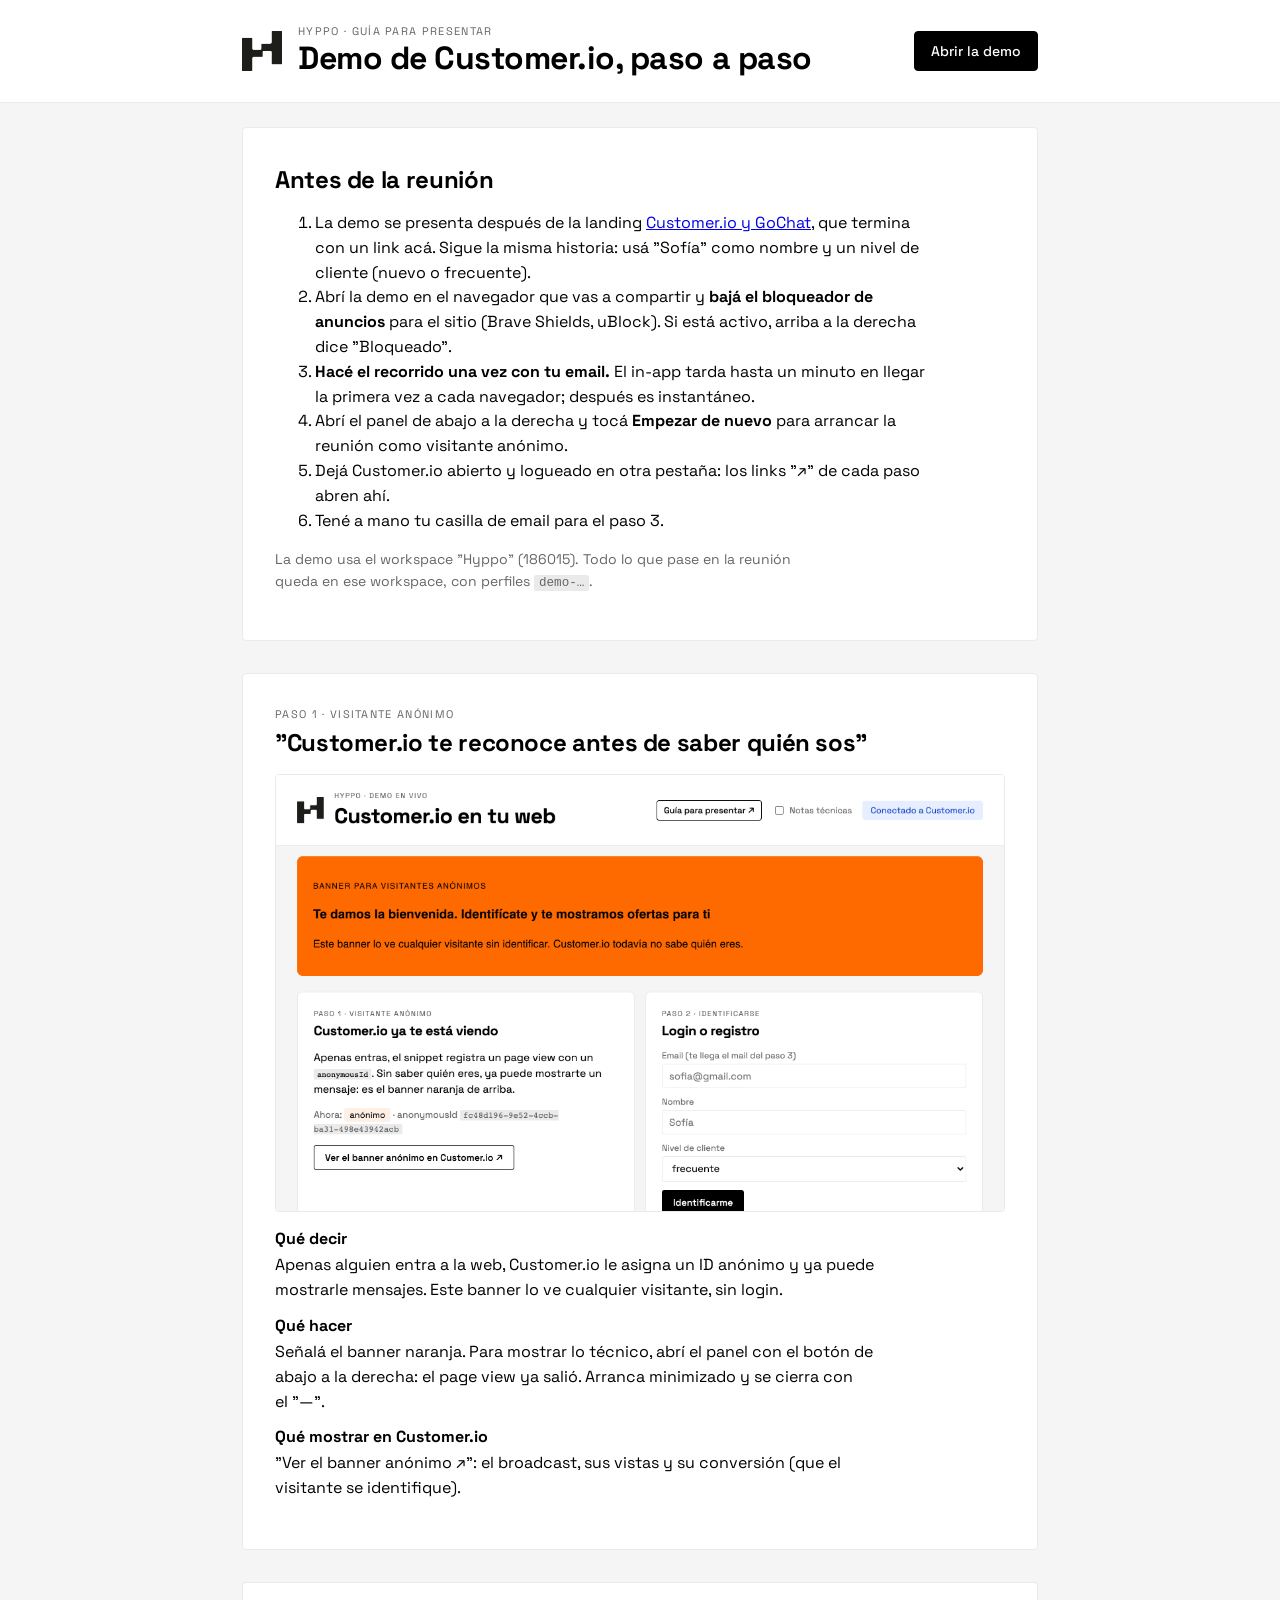
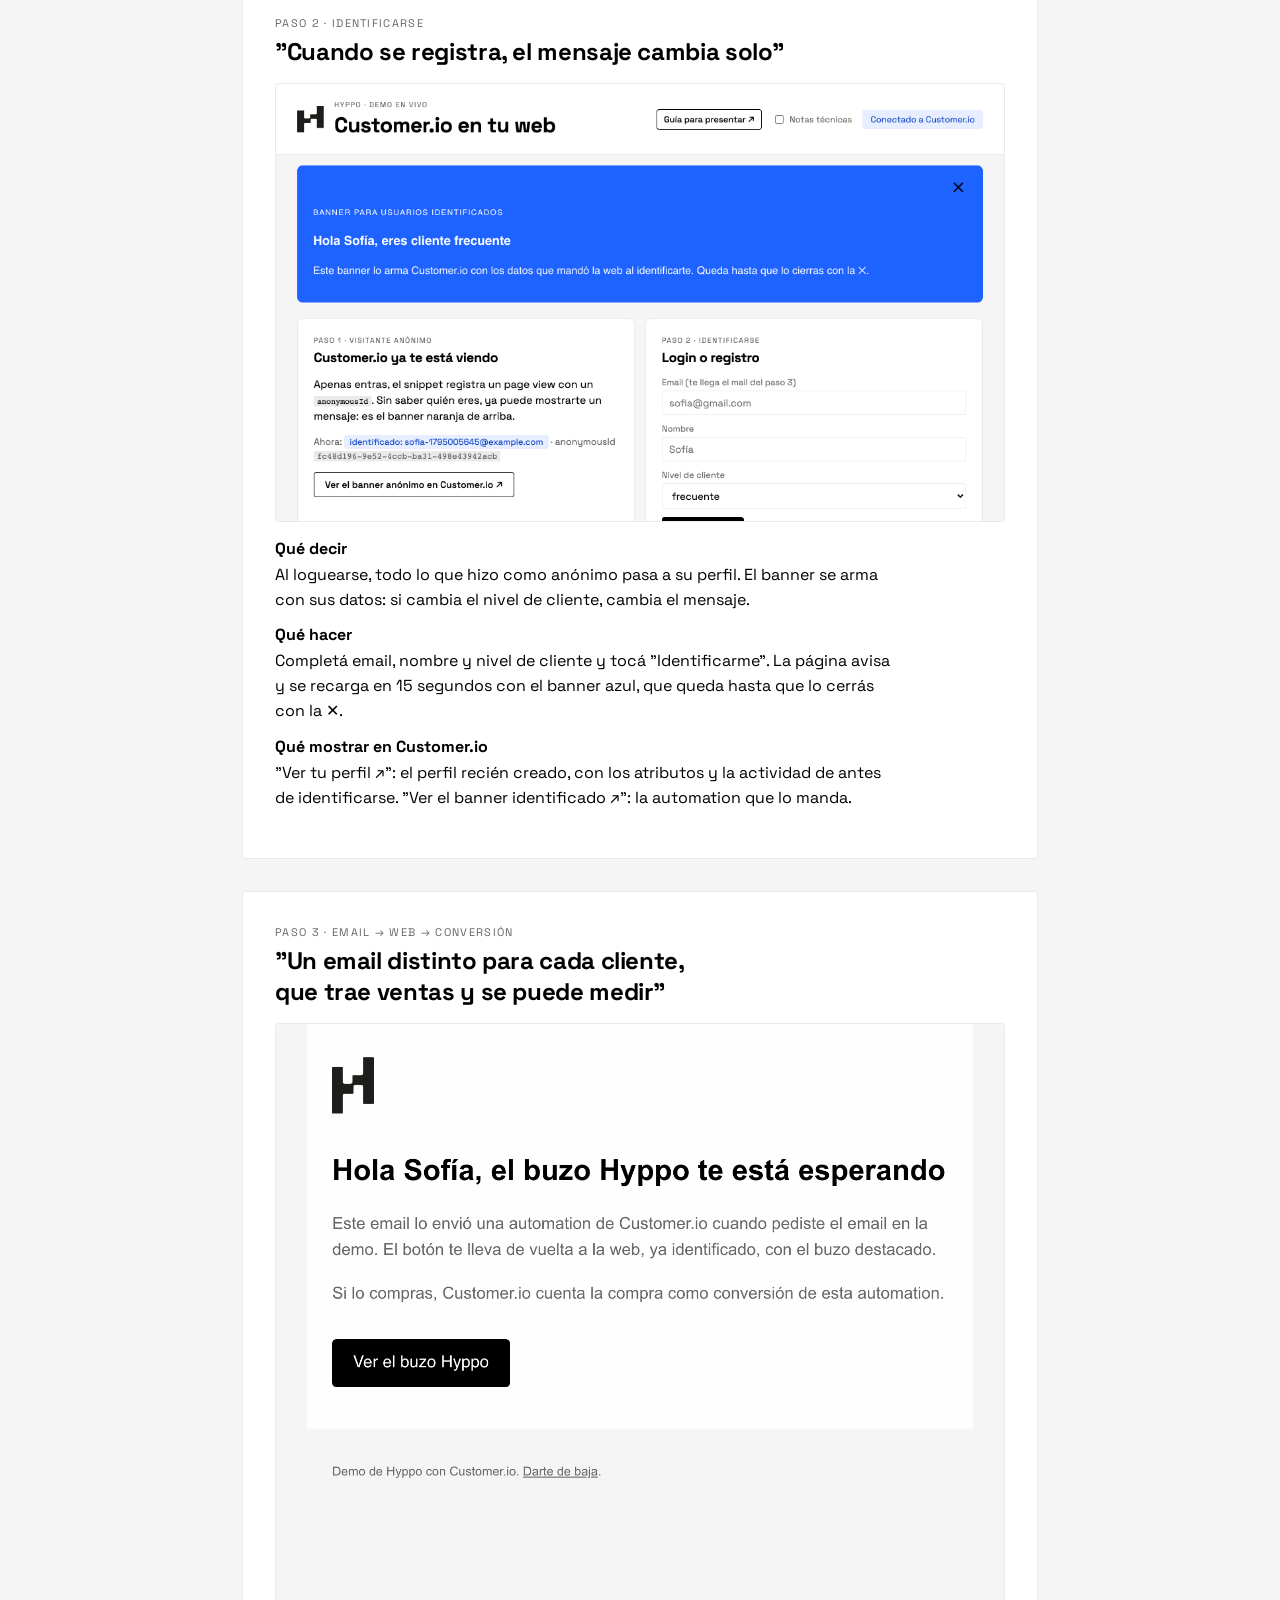
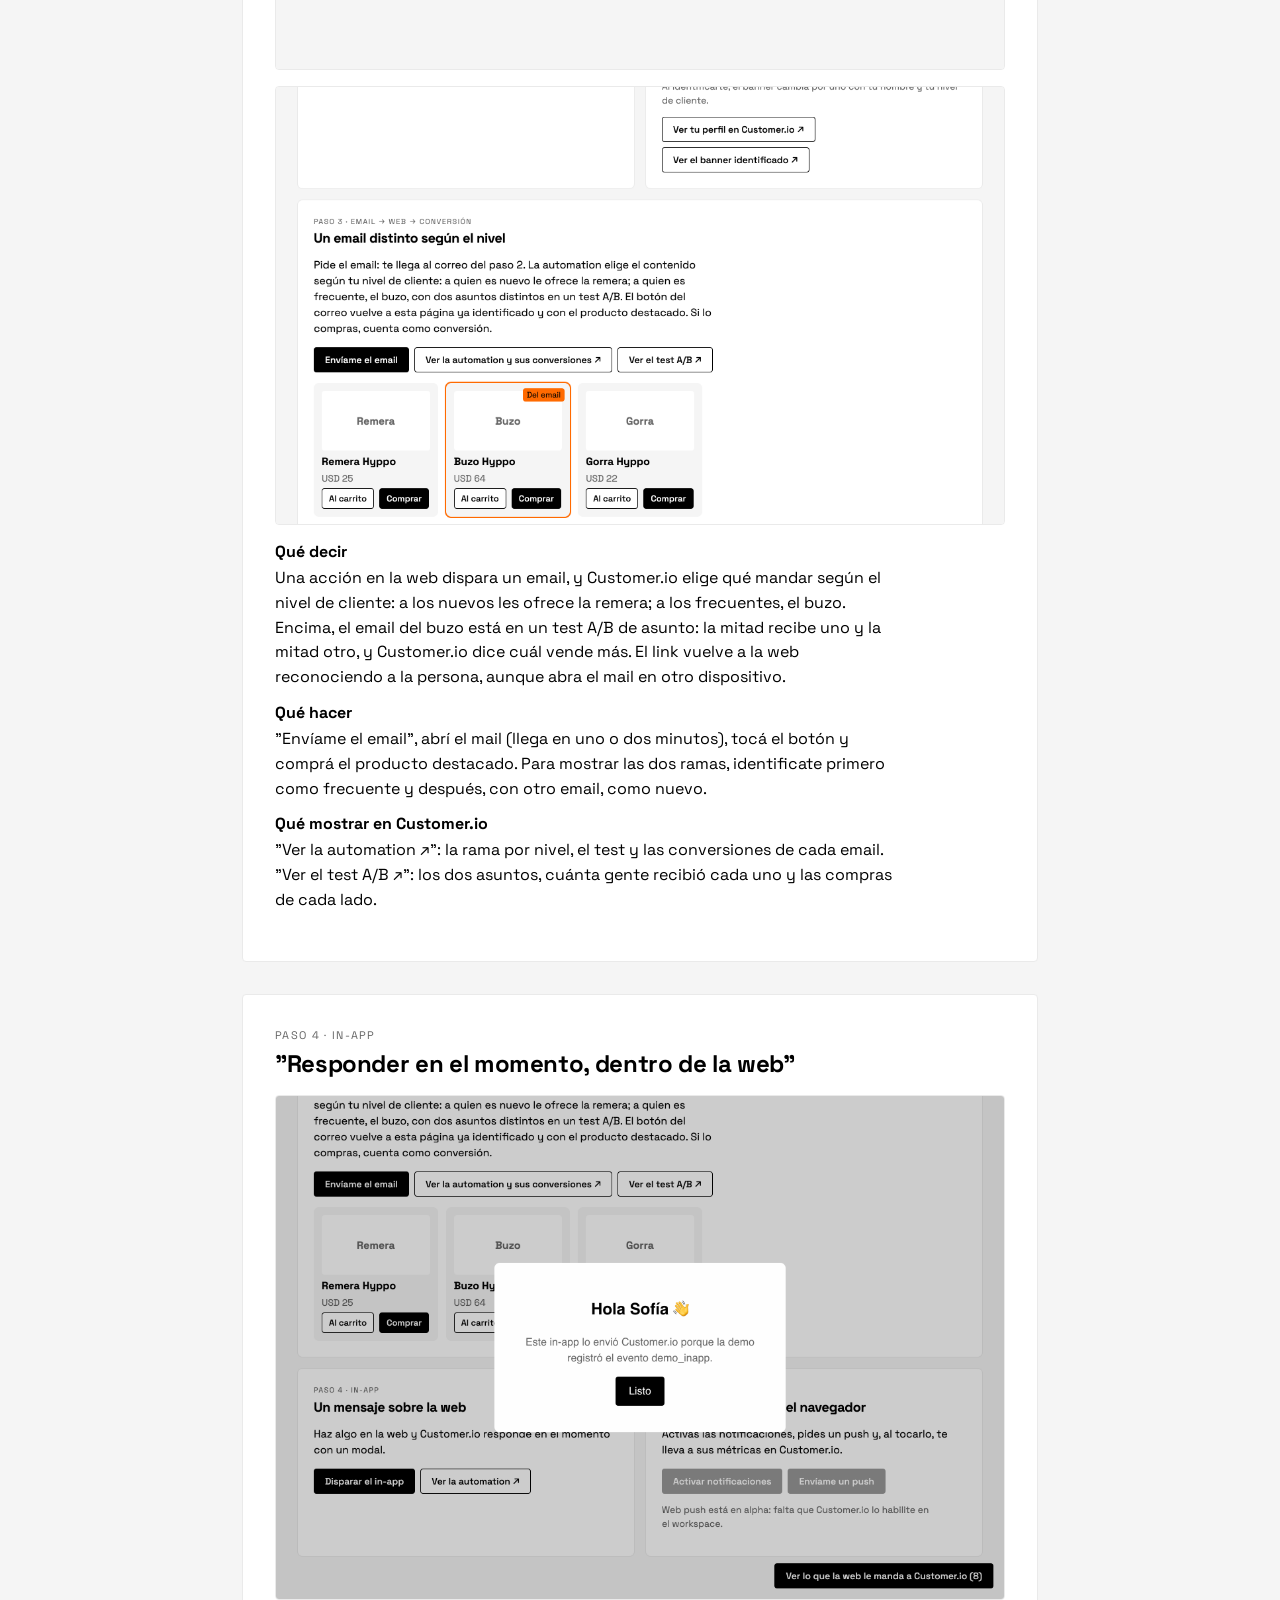
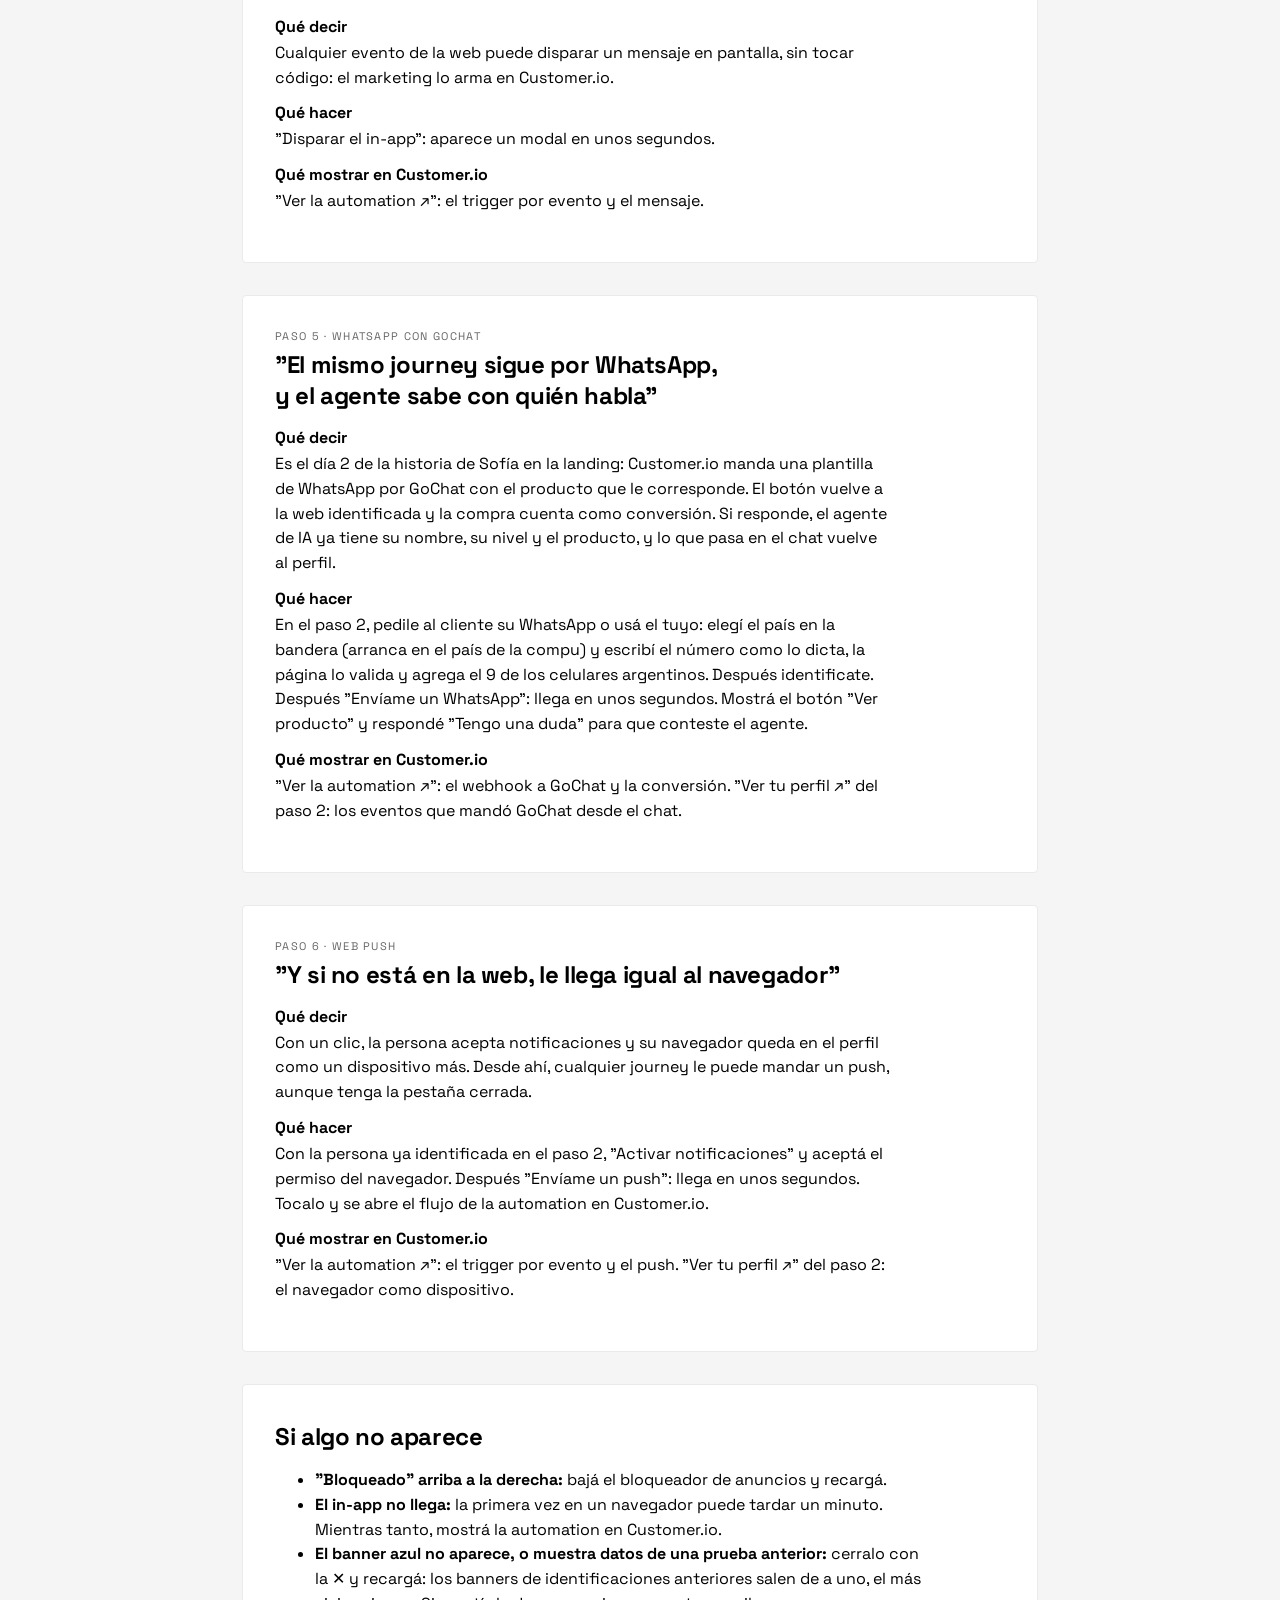
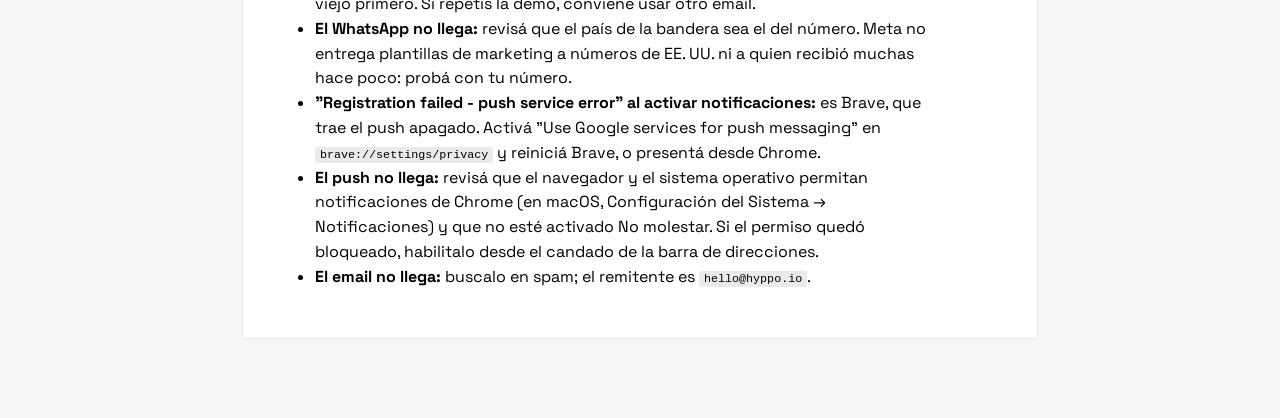
==== guia.html @ df59135a "feat: feedback en cada botón, avisos de eventos y links al flujo de cada automation Co-Authored-By: " ====
<!doctype html>
<html lang="es">
<head>
  <meta charset="utf-8">
  <meta name="viewport" content="width=device-width, initial-scale=1">
  <title>Hyppo · Guía de la demo Customer.io</title>
  <link rel="icon" href="assets/isotipo.png">
  <link rel="stylesheet" href="https://fonts.googleapis.com/css2?family=Space+Grotesk:wght@400;500;700&display=swap">
  <link rel="stylesheet" href="css/styles.css">
</head>
<body class="guide">
  <header class="top"><div class="wrap">
    <img src="assets/isotipo.png" alt="Hyppo" class="logo">
    <div>
      <p class="caps">Hyppo · Guía para presentar</p>
      <h1>Demo de Customer.io, paso a paso</h1>
    </div>
    <div class="top-right">
      <a class="btn" href="./">Abrir la demo</a>
    </div>
  </div></header>

  <main class="guide-main wrap">
    <section class="card">
      <h2>Antes de la reunión</h2>
      <ol>
        <li>La demo se presenta después de la landing <a href="https://hyppo.io/customer-io-y-gochat/" target="_blank" rel="noopener">Customer.io y GoChat</a>, que termina con un link acá. Sigue la misma historia: usá "Sofía" como nombre y un nivel de cliente (nuevo o frecuente).</li>
        <li>Abrí la demo en el navegador que vas a compartir y <strong>bajá el bloqueador de anuncios</strong> para el sitio (Brave Shields, uBlock). Si está activo, arriba a la derecha dice "Bloqueado".</li>
        <li><strong>Hacé el recorrido una vez con tu email.</strong> El in-app tarda hasta un minuto en llegar la primera vez a cada navegador; después es instantáneo.</li>
        <li>Abrí el panel de abajo a la derecha y tocá <strong>Empezar de nuevo</strong> para arrancar la reunión como visitante anónimo.</li>
        <li>Dejá Customer.io abierto y logueado en otra pestaña: los links "↗" de cada paso abren ahí.</li>
        <li>Tené a mano tu casilla de email para el paso 3.</li>
      </ol>
      <p class="muted">La demo usa el workspace "Hyppo" (186015). Todo lo que pase en la reunión queda en ese workspace, con perfiles <code>demo-…</code>.</p>
    </section>

    <section class="card">
      <p class="caps">Paso 1 · Visitante anónimo</p>
      <h2>"Customer.io te reconoce antes de saber quién sos"</h2>
      <figure><img src="assets/guia/1-anonimo.png" alt="Banner naranja para visitantes anónimos arriba de la demo"></figure>
      <dl>
        <dt>Qué decir</dt>
        <dd>Apenas alguien entra a la web, Customer.io le asigna un ID anónimo y ya puede mostrarle mensajes. Este banner lo ve cualquier visitante, sin login.</dd>
        <dt>Qué hacer</dt>
        <dd>Señalá el banner naranja. Para mostrar lo técnico, abrí el panel con el botón de abajo a la derecha: el page view ya salió. Arranca minimizado y se cierra con el "—".</dd>
        <dt>Qué mostrar en Customer.io</dt>
        <dd>"Ver el banner anónimo ↗": el broadcast, sus vistas y su conversión (que el visitante se identifique).</dd>
      </dl>
    </section>

    <section class="card">
      <p class="caps">Paso 2 · Identificarse</p>
      <h2>"Cuando se registra, el mensaje cambia solo"</h2>
      <figure><img src="assets/guia/2-identificado.png" alt="Banner azul con el nombre y el nivel de cliente de la persona identificada"></figure>
      <dl>
        <dt>Qué decir</dt>
        <dd>Al loguearse, todo lo que hizo como anónimo pasa a su perfil. El banner se arma con sus datos: si cambia el nivel de cliente, cambia el mensaje.</dd>
        <dt>Qué hacer</dt>
        <dd>Completá email, nombre y nivel de cliente y tocá "Identificarme". La página avisa y se recarga en 15 segundos con el banner azul, que queda hasta que lo cerrás con la ✕.</dd>
        <dt>Qué mostrar en Customer.io</dt>
        <dd>"Ver tu perfil ↗": el perfil recién creado, con los atributos y la actividad de antes de identificarse. "Ver el banner identificado ↗": la automation que lo manda.</dd>
      </dl>
    </section>

    <section class="card">
      <p class="caps">Paso 3 · Email → web → conversión</p>
      <h2>"Un email distinto para cada cliente, que trae ventas y se puede medir"</h2>
      <figure><img src="assets/guia/3-email.png" alt="El email de la demo con el botón Ver el buzo Hyppo"></figure>
      <figure><img src="assets/guia/3-landing.png" alt="La demo al volver desde el email, con el producto destacado"></figure>
      <dl>
        <dt>Qué decir</dt>
        <dd>Una acción en la web dispara un email, y Customer.io elige qué mandar según el nivel de cliente: a los nuevos les ofrece la remera; a los frecuentes, el buzo. Encima, el email del buzo está en un test A/B de asunto: la mitad recibe uno y la mitad otro, y Customer.io dice cuál vende más. El link vuelve a la web reconociendo a la persona, aunque abra el mail en otro dispositivo.</dd>
        <dt>Qué hacer</dt>
        <dd>"Envíame el email", abrí el mail (llega en uno o dos minutos), tocá el botón y comprá el producto destacado. Para mostrar las dos ramas, identificate primero como frecuente y después, con otro email, como nuevo.</dd>
        <dt>Qué mostrar en Customer.io</dt>
        <dd>"Ver la automation ↗": la rama por nivel, el test y las conversiones de cada email. "Ver el test A/B ↗": los dos asuntos, cuánta gente recibió cada uno y las compras de cada lado.</dd>
      </dl>
    </section>

    <section class="card">
      <p class="caps">Paso 4 · In-app</p>
      <h2>"Responder en el momento, dentro de la web"</h2>
      <figure><img src="assets/guia/4-inapp.png" alt="Modal in-app de Customer.io sobre la demo"></figure>
      <dl>
        <dt>Qué decir</dt>
        <dd>Cualquier evento de la web puede disparar un mensaje en pantalla, sin tocar código: el marketing lo arma en Customer.io.</dd>
        <dt>Qué hacer</dt>
        <dd>"Disparar el in-app": aparece un modal en unos segundos.</dd>
        <dt>Qué mostrar en Customer.io</dt>
        <dd>"Ver la automation ↗": el trigger por evento y el mensaje.</dd>
      </dl>
    </section>

    <section class="card">
      <p class="caps">Paso 5 · WhatsApp con GoChat</p>
      <h2>"El mismo journey sigue por WhatsApp, y el agente sabe con quién habla"</h2>
      <dl>
        <dt>Qué decir</dt>
        <dd>Es el día 2 de la historia de Sofía en la landing: Customer.io manda una plantilla de WhatsApp por GoChat con el producto que le corresponde. El botón vuelve a la web identificada y la compra cuenta como conversión. Si responde, el agente de IA ya tiene su nombre, su nivel y el producto, y lo que pasa en el chat vuelve al perfil.</dd>
        <dt>Qué hacer</dt>
        <dd>En el paso 2, pedile al cliente su WhatsApp o usá el tuyo: elegí el país en la bandera (arranca en el país de la compu) y escribí el número como lo dicta, la página lo valida y agrega el 9 de los celulares argentinos. Después identificate. Después "Envíame un WhatsApp": llega en unos segundos. Mostrá el botón "Ver producto" y respondé "Tengo una duda" para que conteste el agente.</dd>
        <dt>Qué mostrar en Customer.io</dt>
        <dd>"Ver la automation ↗": el webhook a GoChat y la conversión. "Ver tu perfil ↗" del paso 2: los eventos que mandó GoChat desde el chat.</dd>
      </dl>
    </section>

    <section class="card">
      <p class="caps">Paso 6 · Web push</p>
      <h2>"Y si no está en la web, le llega igual al navegador"</h2>
      <dl>
        <dt>Qué decir</dt>
        <dd>Con un clic, la persona acepta notificaciones y su navegador queda en el perfil como un dispositivo más. Desde ahí, cualquier journey le puede mandar un push, aunque tenga la pestaña cerrada.</dd>
        <dt>Qué hacer</dt>
        <dd>Con la persona ya identificada en el paso 2, "Activar notificaciones" y aceptá el permiso del navegador. Después "Envíame un push": llega en unos segundos. Tocalo y se abre el flujo de la automation en Customer.io.</dd>
        <dt>Qué mostrar en Customer.io</dt>
        <dd>"Ver la automation ↗": el trigger por evento y el push. "Ver tu perfil ↗" del paso 2: el navegador como dispositivo.</dd>
      </dl>
    </section>

    <section class="card">
      <h2>Si algo no aparece</h2>
      <ul>
        <li><strong>"Bloqueado" arriba a la derecha:</strong> bajá el bloqueador de anuncios y recargá.</li>
        <li><strong>El in-app no llega:</strong> la primera vez en un navegador puede tardar un minuto. Mientras tanto, mostrá la automation en Customer.io.</li>
        <li><strong>El banner azul no aparece, o muestra datos de una prueba anterior:</strong> cerralo con la ✕ y recargá: los banners de identificaciones anteriores salen de a uno, el más viejo primero. Si repetís la demo, conviene usar otro email.</li>
        <li><strong>El WhatsApp no llega:</strong> revisá que el país de la bandera sea el del número. Meta no entrega plantillas de marketing a números de EE. UU. ni a quien recibió muchas hace poco: probá con tu número.</li>
        <li><strong>"Registration failed - push service error" al activar notificaciones:</strong> es Brave, que trae el push apagado. Activá "Use Google services for push messaging" en <code>brave://settings/privacy</code> y reiniciá Brave, o presentá desde Chrome.</li>
        <li><strong>El push no llega:</strong> revisá que el navegador y el sistema operativo permitan notificaciones de Chrome (en macOS, Configuración del Sistema → Notificaciones) y que no esté activado No molestar. Si el permiso quedó bloqueado, habilitalo desde el candado de la barra de direcciones.</li>
        <li><strong>El email no llega:</strong> buscalo en spam; el remitente es <code>hello@hyppo.io</code>.</li>
      </ul>
    </section>
  </main>
</body>
</html>
---- css/styles.css ----
:root {
  --black: #000; --white: #fff; --blue: #1E63FF; --red: #E53935;
  --grey-05: #F5F5F5; --grey-10: #EAEAEA; --grey-40: #9A9A9A; --grey-60: #666;
  --font: "Space Grotesk", system-ui, -apple-system, "Segoe UI", Roboto, sans-serif;
  --w: 1040px;   /* un solo ancho para header, banner y pasos */
  --gap: 16px;   /* escala de espacios: 8 / 16 / 24 / 32 */
}
* { box-sizing: border-box; }
[hidden] { display: none !important; }
body { margin: 0; font-family: var(--font); color: var(--black); background: var(--grey-05); padding-right: 380px; }
code { font-size: 0.9em; background: var(--grey-10); padding: 1px 5px; border-radius: 2px; }
h1, h2 { margin: 0; letter-spacing: -0.015em; text-wrap: balance; }
h1 { font-size: 32px; }
h2 { font-size: 24px; }
.caps { text-transform: uppercase; letter-spacing: 0.12em; font-size: 11px; color: var(--grey-60); margin: 0; }
.muted { color: var(--grey-60); font-size: 14px; }
p:empty { display: none; }

/* Contenedor común: todo comparte el mismo ancho y los mismos bordes. */
.wrap { max-width: var(--w); margin-inline: auto; padding-inline: 32px; }

.top { background: var(--white); border-bottom: 1px solid var(--grey-10); }
.top .wrap { display: flex; align-items: center; gap: var(--gap); padding-block: 24px; }
.logo { width: 40px; height: 40px; }
.top-right { margin-left: auto; display: flex; align-items: center; gap: var(--gap); }
.switch { display: flex; align-items: center; gap: 6px; font-size: 13px; color: var(--grey-60); cursor: pointer; }
.status { font-size: 13px; padding: 6px 12px; border-radius: 4px; background: var(--grey-10); }
/* El azul es solo para estados: conectado, identificado, llegaste desde el email. */
.status.ok { background: #E6EEFF; color: #0B3FC4; }
.status.err { background: #FDECEA; color: var(--red); }

.banner-wrap { padding-top: var(--gap); }
#cio-banner:not(:empty) + .banner-hint { display: none; }
.banner-hint { border: 1px dashed var(--grey-40); border-radius: 4px; padding: var(--gap); margin: 0; background: var(--white); text-align: center; }
.callout { margin-top: var(--gap); padding: 14px 18px; border-radius: 4px; background: #E6EEFF; color: #0B3FC4; font-size: 15px; }

/* Los pasos: una columna; cada paso es una fila con la explicación a la izquierda y la acción a la derecha. */
main { display: grid; gap: var(--gap); padding-block: var(--gap) 96px; container-type: inline-size; }
.card { background: var(--white); border: 1px solid var(--grey-10); border-radius: 4px; padding: 32px; }
.step { display: grid; grid-template-columns: minmax(0, 1fr) minmax(0, 1fr); gap: var(--gap) 48px; align-items: start; }
.step-body, .step-action { display: grid; gap: var(--gap); align-content: start; }
.step-body { gap: 8px; }
.step > .products, .step > details { grid-column: 1 / -1; }
.step p { margin: 0; line-height: 1.5; text-wrap: pretty; }
.num { display: inline-grid; place-items: center; width: 24px; height: 24px; margin-right: 10px; background: var(--black); color: var(--white); font-weight: 700; font-size: 13px; letter-spacing: 0; border-radius: 2px; }
.links { display: flex; flex-wrap: wrap; gap: 8px; }
@container (max-width: 760px) { .step { grid-template-columns: 1fr; } }

form { display: grid; gap: 12px; }
label, .field { display: grid; gap: 4px; font-size: 13px; color: var(--grey-60); }
input, select { font: inherit; font-size: 15px; padding: 8px 10px; border: 1px solid var(--grey-10); border-radius: 4px; color: var(--black); }
form button { justify-self: start; }
.field-error { color: var(--red); }
/* intl-tel-input con los colores de la demo, como en hyppo.io (src/styles/phone.css de hyppo_landing). */
.iti { width: 100%; font-family: var(--font); --iti-border-color: var(--grey-10); --iti-hover-color: var(--grey-05); --iti-icon-color: var(--grey-60); }
.iti input { width: 100%; }
.iti__dropdown-content, .iti__search-input { font-family: var(--font); font-size: 14px; }
.iti__dial-code { color: var(--grey-60); }

/* Botones: negro = la acción que dispara algo real; ghost = ver en Customer.io. */
button, a.btn { display: inline-block; font: inherit; font-size: 14px; font-weight: 500; padding: 10px 16px; border: 1px solid var(--black); border-radius: 4px; background: var(--black); color: var(--white); cursor: pointer; text-decoration: none; white-space: nowrap; }
button:hover, a.btn:hover { background: #222; }
button.ghost, a.btn.ghost { background: var(--white); color: var(--black); }
button.ghost:hover, a.btn.ghost:hover { background: var(--grey-05); }
button.small, a.btn.small-btn { padding: 6px 10px; font-size: 13px; }
button:disabled { opacity: 0.4; cursor: not-allowed; }
/* Estado de cada clic (lo maneja send() en app.js): enviando → listo ✓, o error. */
button[data-state="busy"] { opacity: 0.6; cursor: progress; }
button[data-state="done"] { background: var(--blue); border-color: var(--blue); color: var(--white); opacity: 1; }
button[data-state="err"] { background: var(--white); border-color: var(--red); color: var(--red); }
button code { background: transparent; color: inherit; }
.row { display: flex; gap: 8px; flex-wrap: wrap; align-items: center; }

.pill { font-size: 13px; padding: 2px 8px; border-radius: 4px; background: var(--grey-10); }
.pill.ok { background: #E6EEFF; color: #0B3FC4; }

.products { display: grid; grid-template-columns: repeat(auto-fill, minmax(180px, 1fr)); gap: 12px; }
.product { position: relative; background: var(--grey-05); border-radius: 4px; padding: 12px; display: grid; gap: 6px; }
.product.highlight { box-shadow: 0 0 0 2px var(--black); }
.thumb { height: 90px; border-radius: 2px; background: var(--white); display: grid; place-items: center; font-weight: 700; color: var(--grey-60); }
.tag { position: absolute; top: 8px; right: 8px; font-size: 12px; padding: 2px 6px; border-radius: 2px; background: var(--black); color: var(--white); }

.notes { display: none; font-size: 14px; border-top: 1px solid var(--grey-10); padding-top: 12px; }
body.show-notes .notes { display: block; }
summary { cursor: pointer; font-weight: 500; }
.notes li { margin: 6px 0; line-height: 1.45; }

/* Panel de eventos: arranca minimizado como una pestaña abajo a la derecha. */
.log { position: fixed; top: 0; right: 0; bottom: 0; width: 380px; background: var(--black); color: var(--white); display: flex; flex-direction: column; }
.log .caps { color: var(--grey-40); margin-right: auto; }
.log-tab { display: none; position: fixed; right: 16px; bottom: 16px; z-index: 10; }
body.log-closed { padding-right: 0; }
body.log-closed .log { display: none; }
body.log-closed .log-tab { display: block; }
.log-tab.pulse { animation: pulse 0.6s ease-out; }
@keyframes pulse { from { box-shadow: 0 0 0 0 rgba(30, 99, 255, 0.6); } to { box-shadow: 0 0 0 12px rgba(30, 99, 255, 0); } }

/* Avisos de eventos con el panel minimizado: arriba de la pestaña, se van solos. */
#toasts { position: fixed; right: 16px; bottom: 64px; z-index: 9; width: min(340px, calc(100vw - 32px)); display: flex; flex-direction: column; gap: 8px; pointer-events: none; }
body:not(.log-closed) #toasts { display: none; }
.toast { display: grid; gap: 2px; padding: 10px 14px; border-radius: 4px; border-left: 3px solid var(--blue); background: var(--black); color: var(--white); font-size: 13px; animation: toast-in 180ms ease-out; transition: opacity 200ms; }
.toast code { background: transparent; color: #8fb2ff; padding: 0; }
.toast span { color: var(--grey-40); }
.toast.err { border-left-color: var(--red); }
.toast.out { opacity: 0; }
@keyframes toast-in { from { opacity: 0; transform: translateX(16px); } }
@media (prefers-reduced-motion: reduce) { .toast, .log-tab.pulse { animation: none; } }
.log-head { display: flex; gap: 8px; align-items: center; padding: 16px; border-bottom: 1px solid #222; }
.log-head button { border-color: #444; background: transparent; color: var(--white); flex-shrink: 0; }
#log { list-style: none; margin: 0; padding: 0 16px; overflow-y: auto; flex: 1; font-size: 12px; }
#log li { padding: 10px 0; border-bottom: 1px solid #1a1a1a; }
#log li.err code { color: #ff8a80; }
#log code { background: transparent; color: #8fb2ff; }
#log pre { margin: 6px 0 0; white-space: pre-wrap; color: var(--grey-40); }
.t { color: var(--grey-40); }

@media (max-width: 900px) {
  body { padding-right: 0; }
  .log { position: static; width: auto; max-height: 50vh; }
  .wrap { padding-inline: 16px; }
  .top .wrap, .top-right { flex-wrap: wrap; }
  .card { padding: 24px; }
}

/* Guía para presentar: la misma estructura, más angosta. */
body.guide { padding-right: 0; --w: 860px; }
.guide-main { padding-block: 24px 64px; }
.guide-main .card { margin-bottom: var(--gap); }
.guide-main h2 { margin: 4px 0 var(--gap); }
.guide-main li, .guide-main dd, .guide-main p { line-height: 1.55; max-width: 62ch; text-wrap: pretty; }
.guide-main figure { margin: var(--gap) 0; }
.guide-main figure img { width: 100%; border: 1px solid var(--grey-10); border-radius: 4px; display: block; }
.guide-main dt { font-weight: 700; margin-top: 12px; }
.guide-main dd { margin: 4px 0 0; }
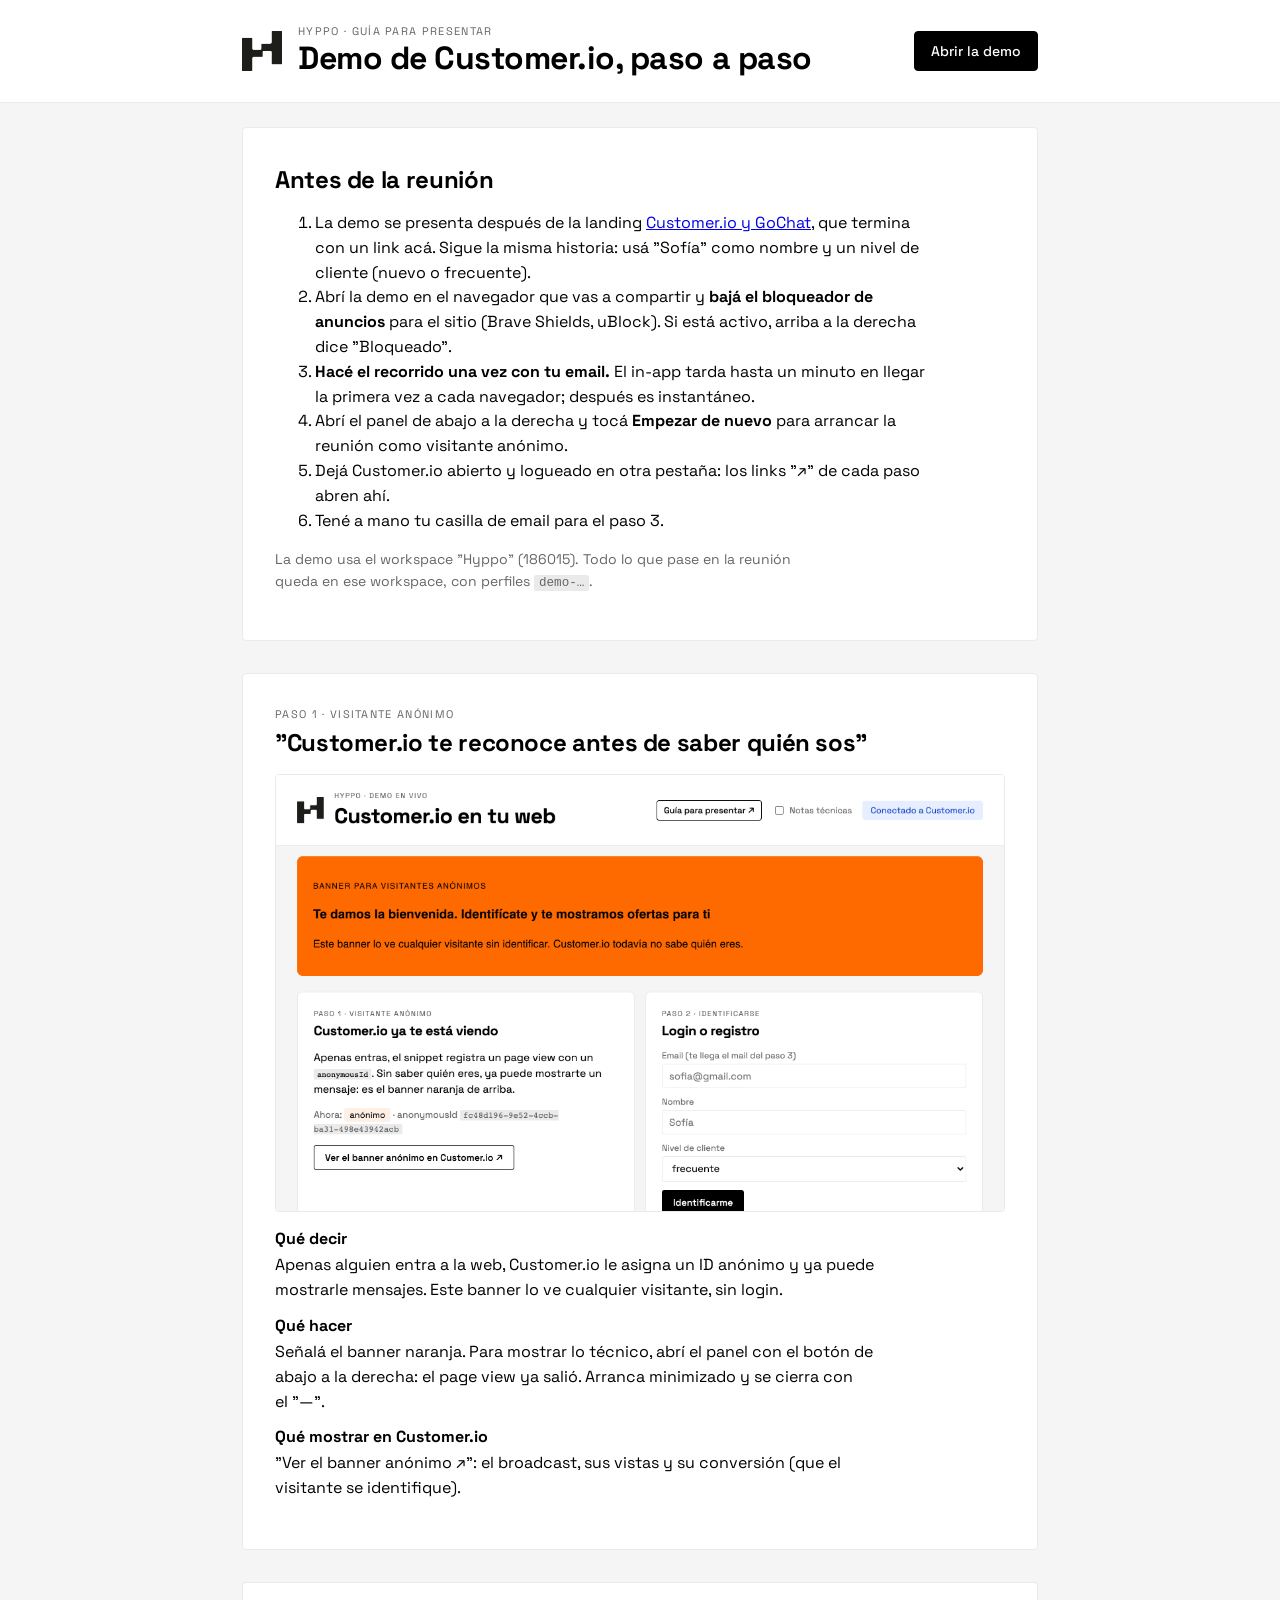
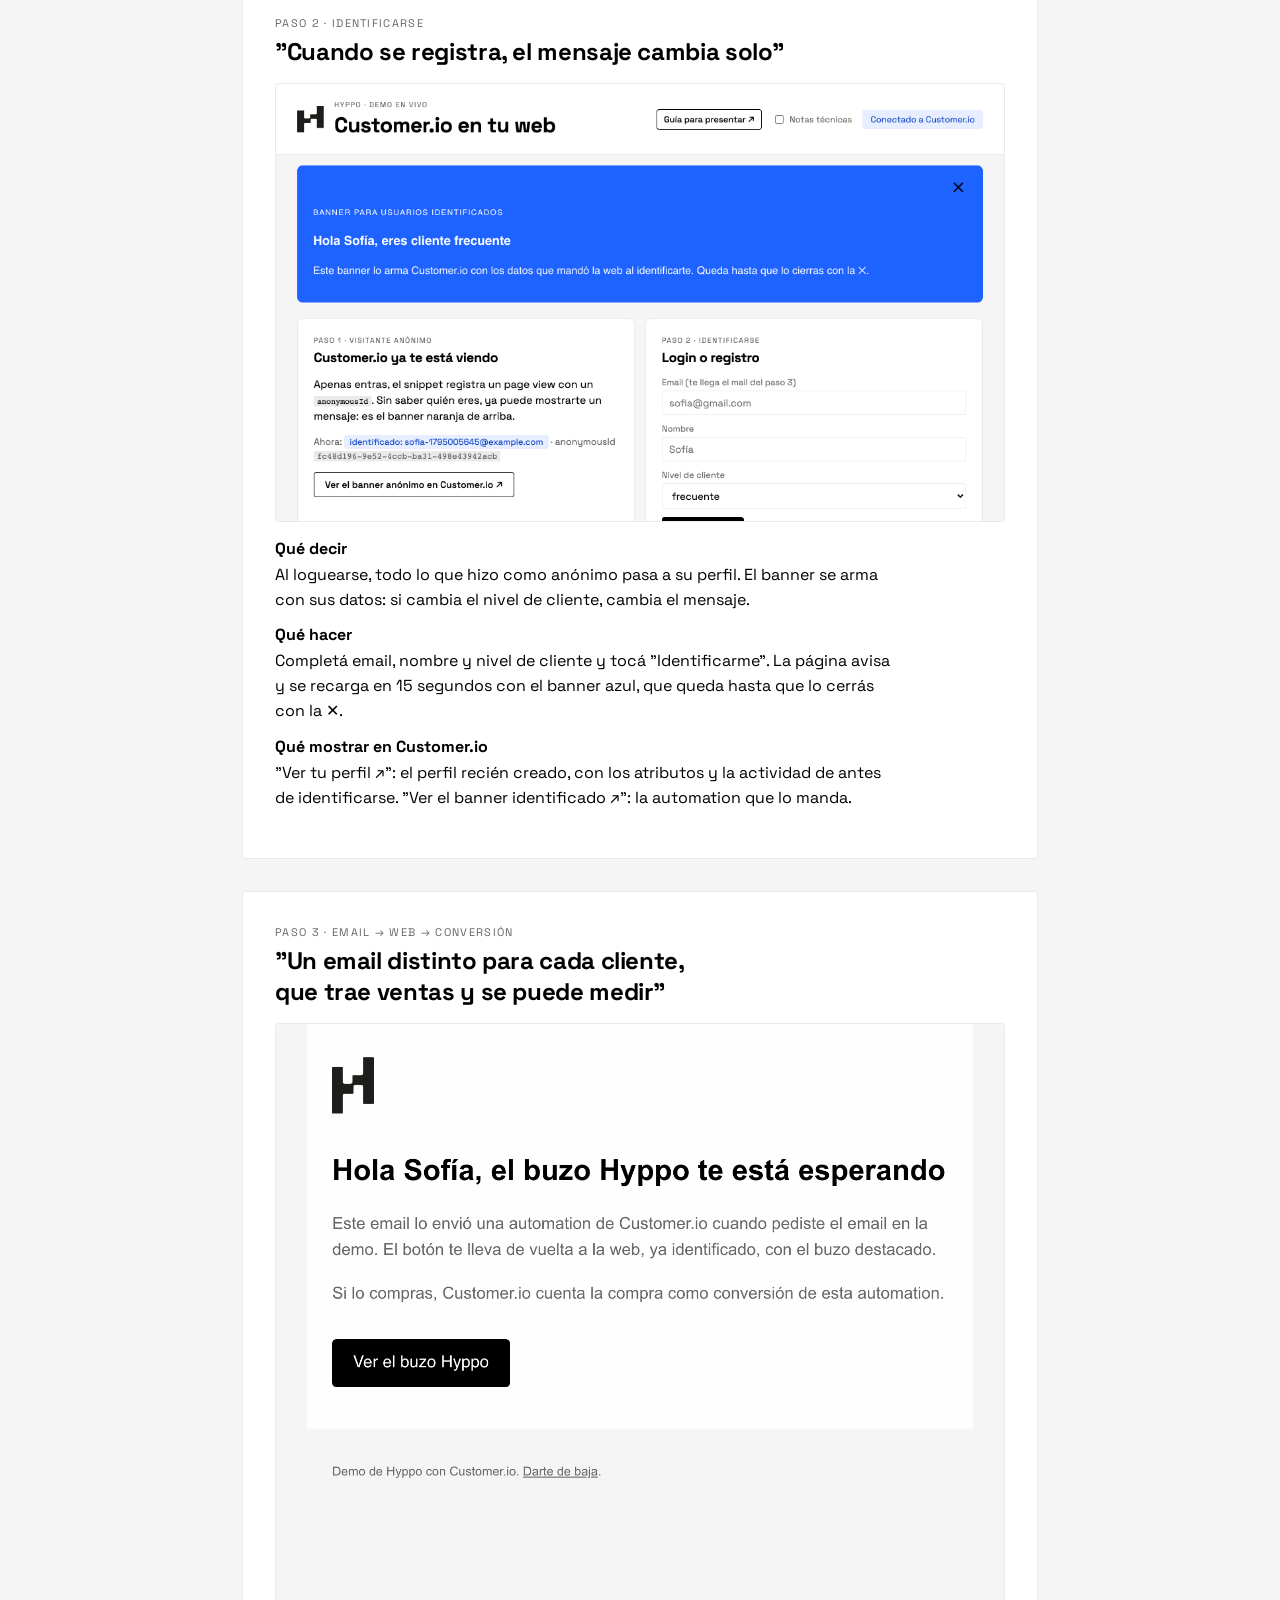
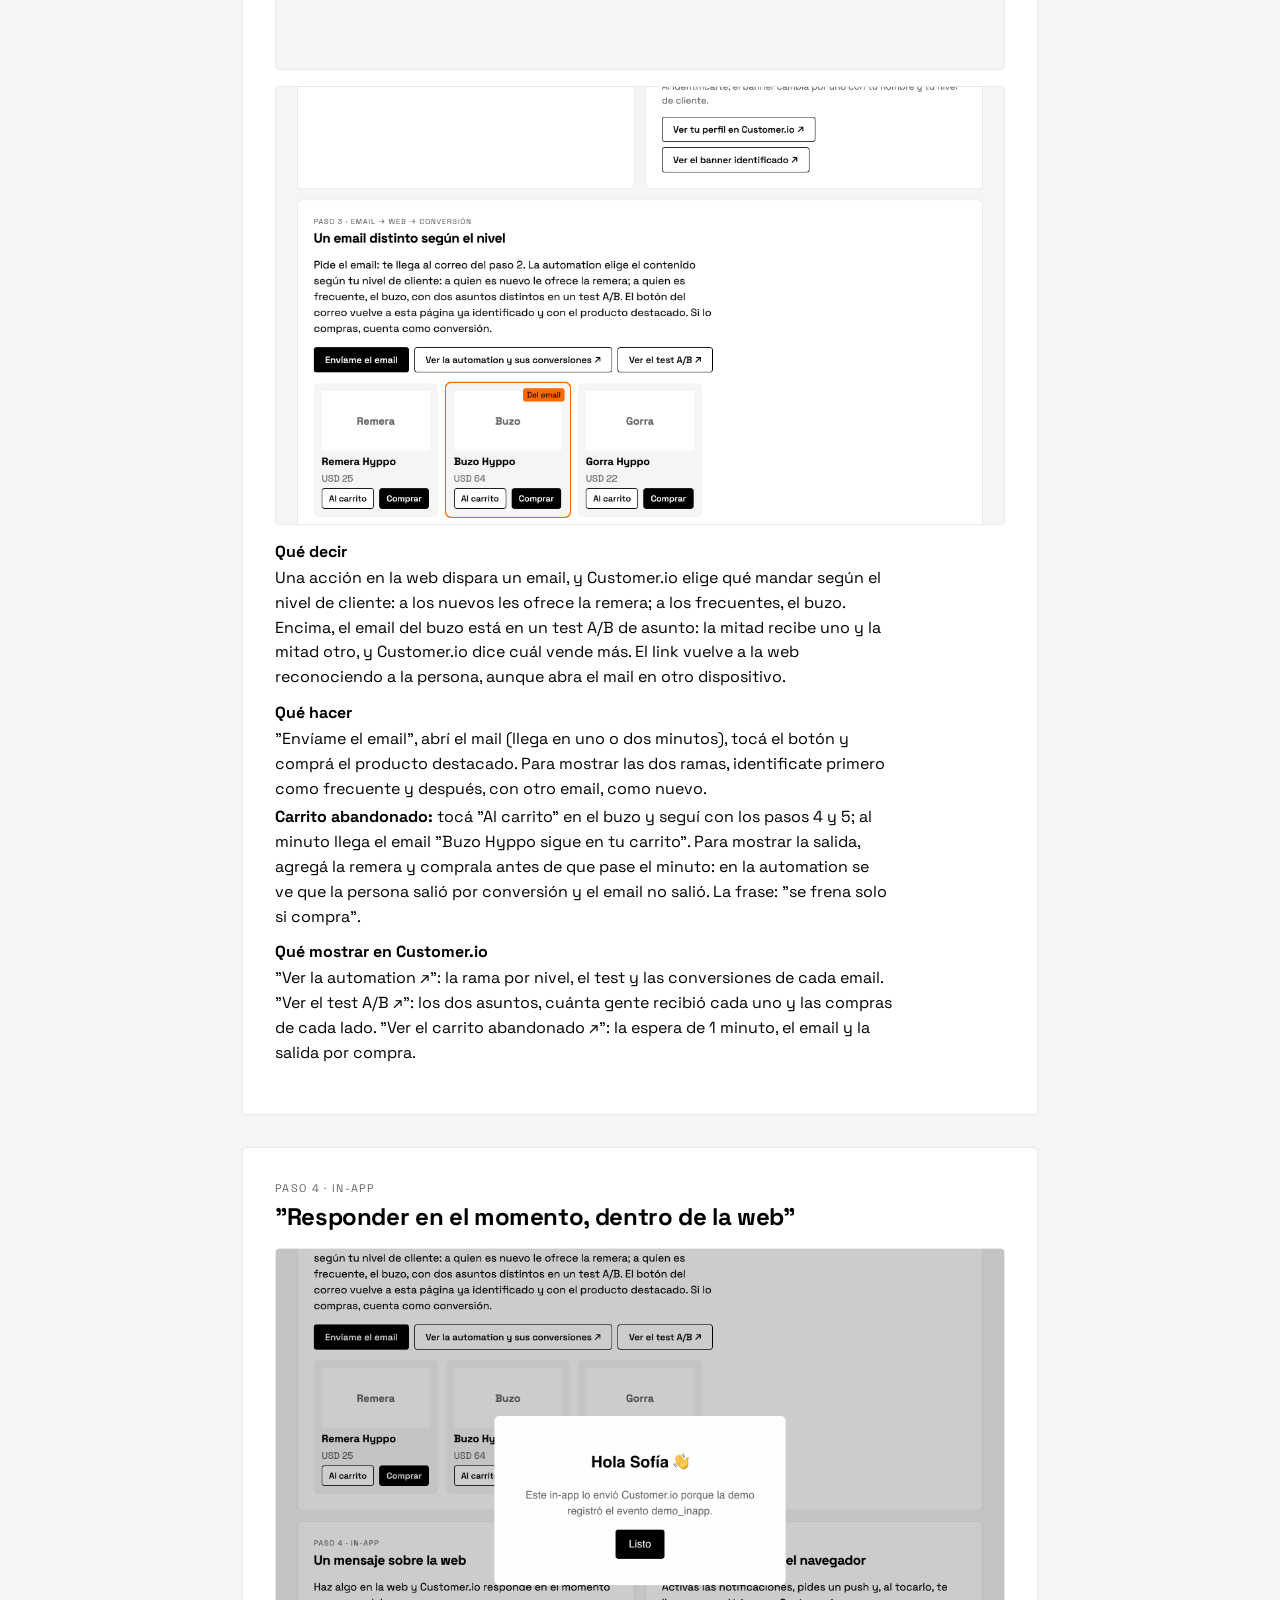
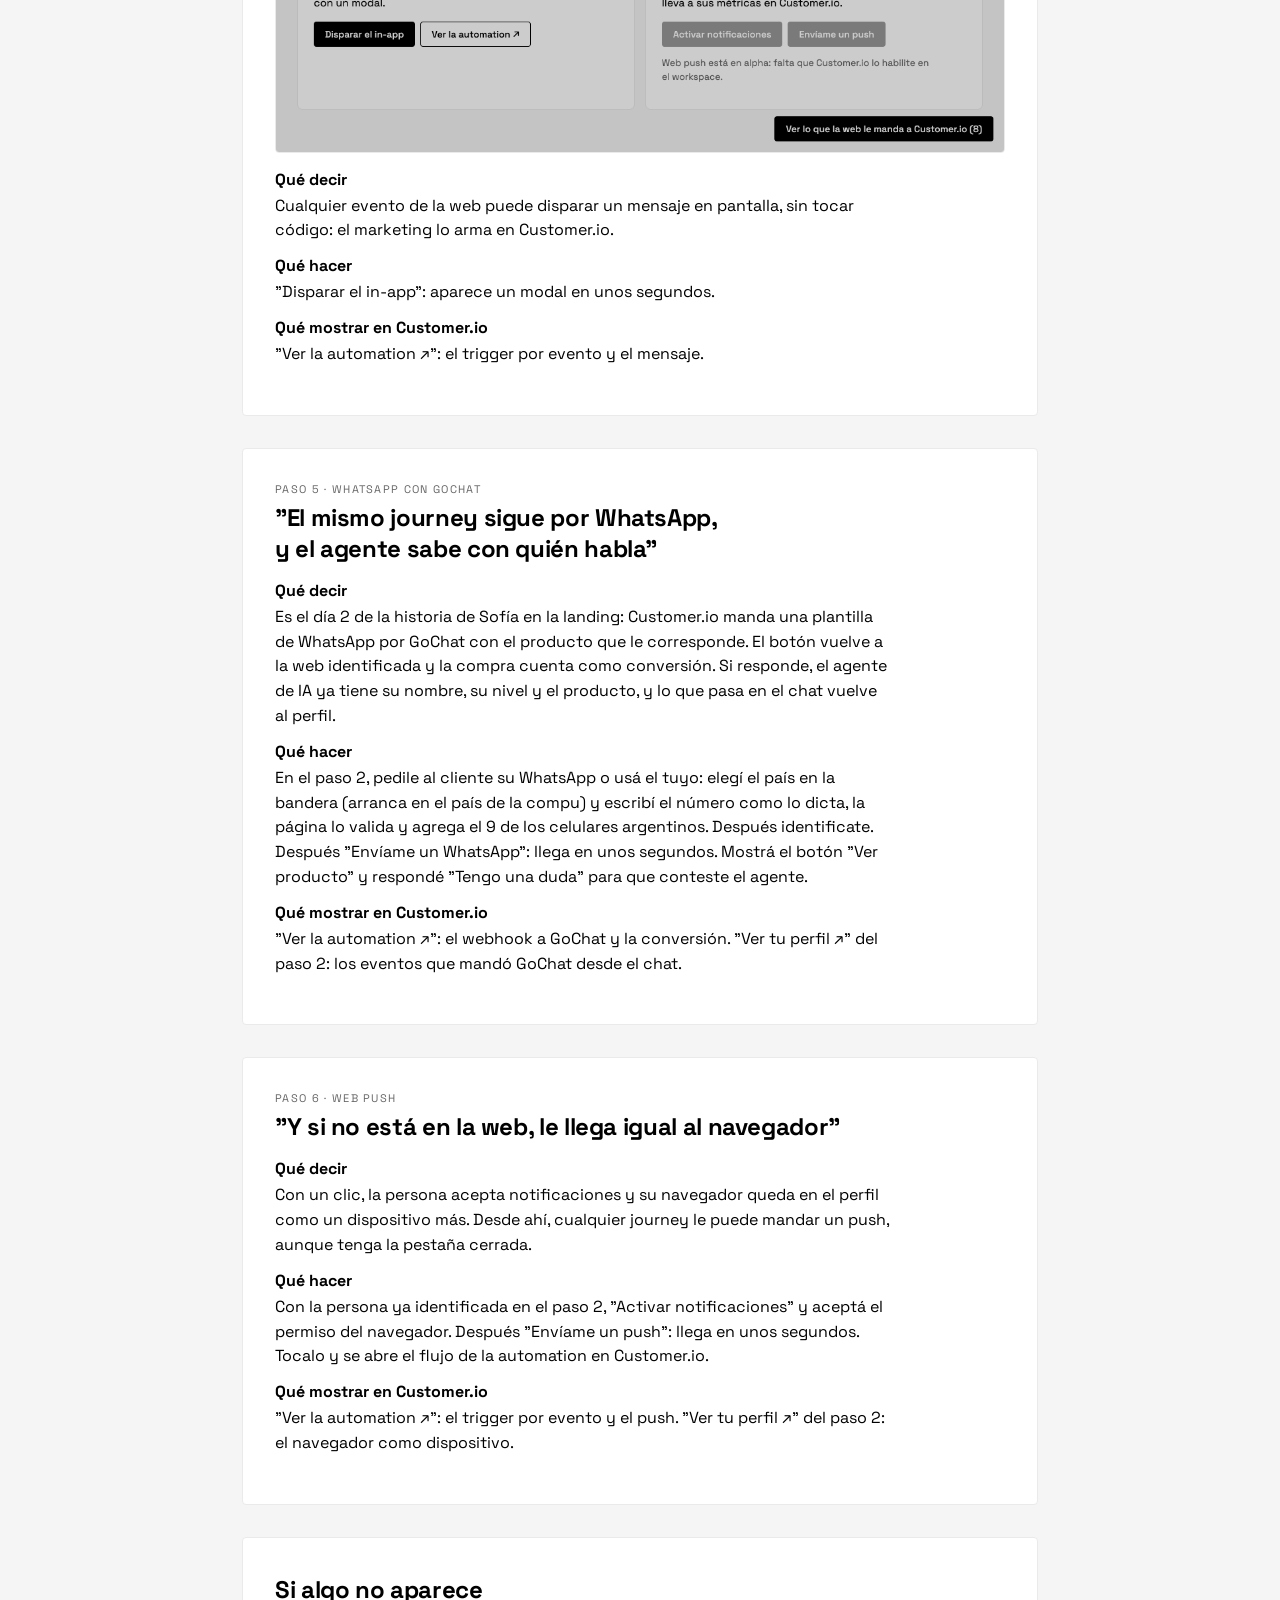
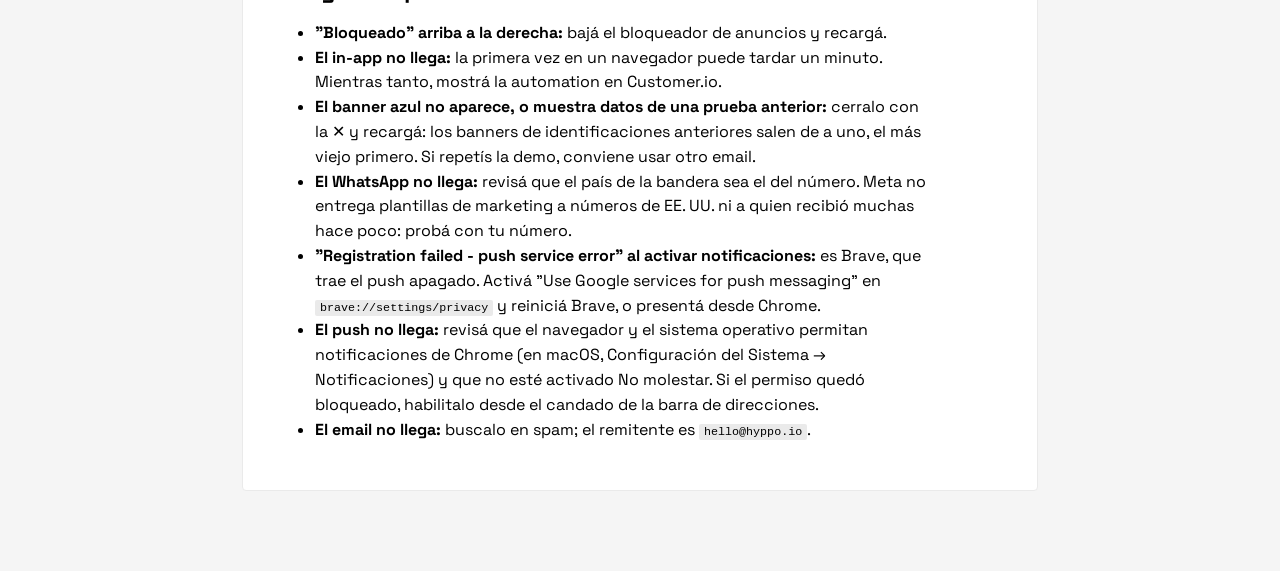
==== commit 1f7f2f86: "feat: carrito abandonado (automation 23) con espera de 1 minuto Co-Authored-By: Claude Opus 5.5 <nor" ====
--- a/guia.html
+++ b/guia.html
@@ -72,8 +72,9 @@
         <dd>Una acción en la web dispara un email, y Customer.io elige qué mandar según el nivel de cliente: a los nuevos les ofrece la remera; a los frecuentes, el buzo. Encima, el email del buzo está en un test A/B de asunto: la mitad recibe uno y la mitad otro, y Customer.io dice cuál vende más. El link vuelve a la web reconociendo a la persona, aunque abra el mail en otro dispositivo.</dd>
         <dt>Qué hacer</dt>
         <dd>"Envíame el email", abrí el mail (llega en uno o dos minutos), tocá el botón y comprá el producto destacado. Para mostrar las dos ramas, identificate primero como frecuente y después, con otro email, como nuevo.</dd>
+        <dd><strong>Carrito abandonado:</strong> tocá "Al carrito" en el buzo y seguí con los pasos 4 y 5; al minuto llega el email "Buzo Hyppo sigue en tu carrito". Para mostrar la salida, agregá la remera y comprala antes de que pase el minuto: en la automation se ve que la persona salió por conversión y el email no salió. La frase: "se frena solo si compra".</dd>
         <dt>Qué mostrar en Customer.io</dt>
-        <dd>"Ver la automation ↗": la rama por nivel, el test y las conversiones de cada email. "Ver el test A/B ↗": los dos asuntos, cuánta gente recibió cada uno y las compras de cada lado.</dd>
+        <dd>"Ver la automation ↗": la rama por nivel, el test y las conversiones de cada email. "Ver el test A/B ↗": los dos asuntos, cuánta gente recibió cada uno y las compras de cada lado. "Ver el carrito abandonado ↗": la espera de 1 minuto, el email y la salida por compra.</dd>
       </dl>
     </section>
 
--- a/css/styles.css
+++ b/css/styles.css
@@ -40,7 +40,9 @@
 .step { display: grid; grid-template-columns: minmax(0, 1fr) minmax(0, 1fr); gap: var(--gap) 48px; align-items: start; }
 .step-body, .step-action { display: grid; gap: var(--gap); align-content: start; }
 .step-body { gap: 8px; }
-.step > .products, .step > details { grid-column: 1 / -1; }
+.step > .products, .step > .cart-row, .step > details { grid-column: 1 / -1; }
+.cart-row { display: flex; flex-wrap: wrap; gap: 8px 16px; align-items: center; justify-content: space-between; }
+.cart-row p { margin: 0; }
 .step p { margin: 0; line-height: 1.5; text-wrap: pretty; }
 .num { display: inline-grid; place-items: center; width: 24px; height: 24px; margin-right: 10px; background: var(--black); color: var(--white); font-weight: 700; font-size: 13px; letter-spacing: 0; border-radius: 2px; }
 .links { display: flex; flex-wrap: wrap; gap: 8px; }
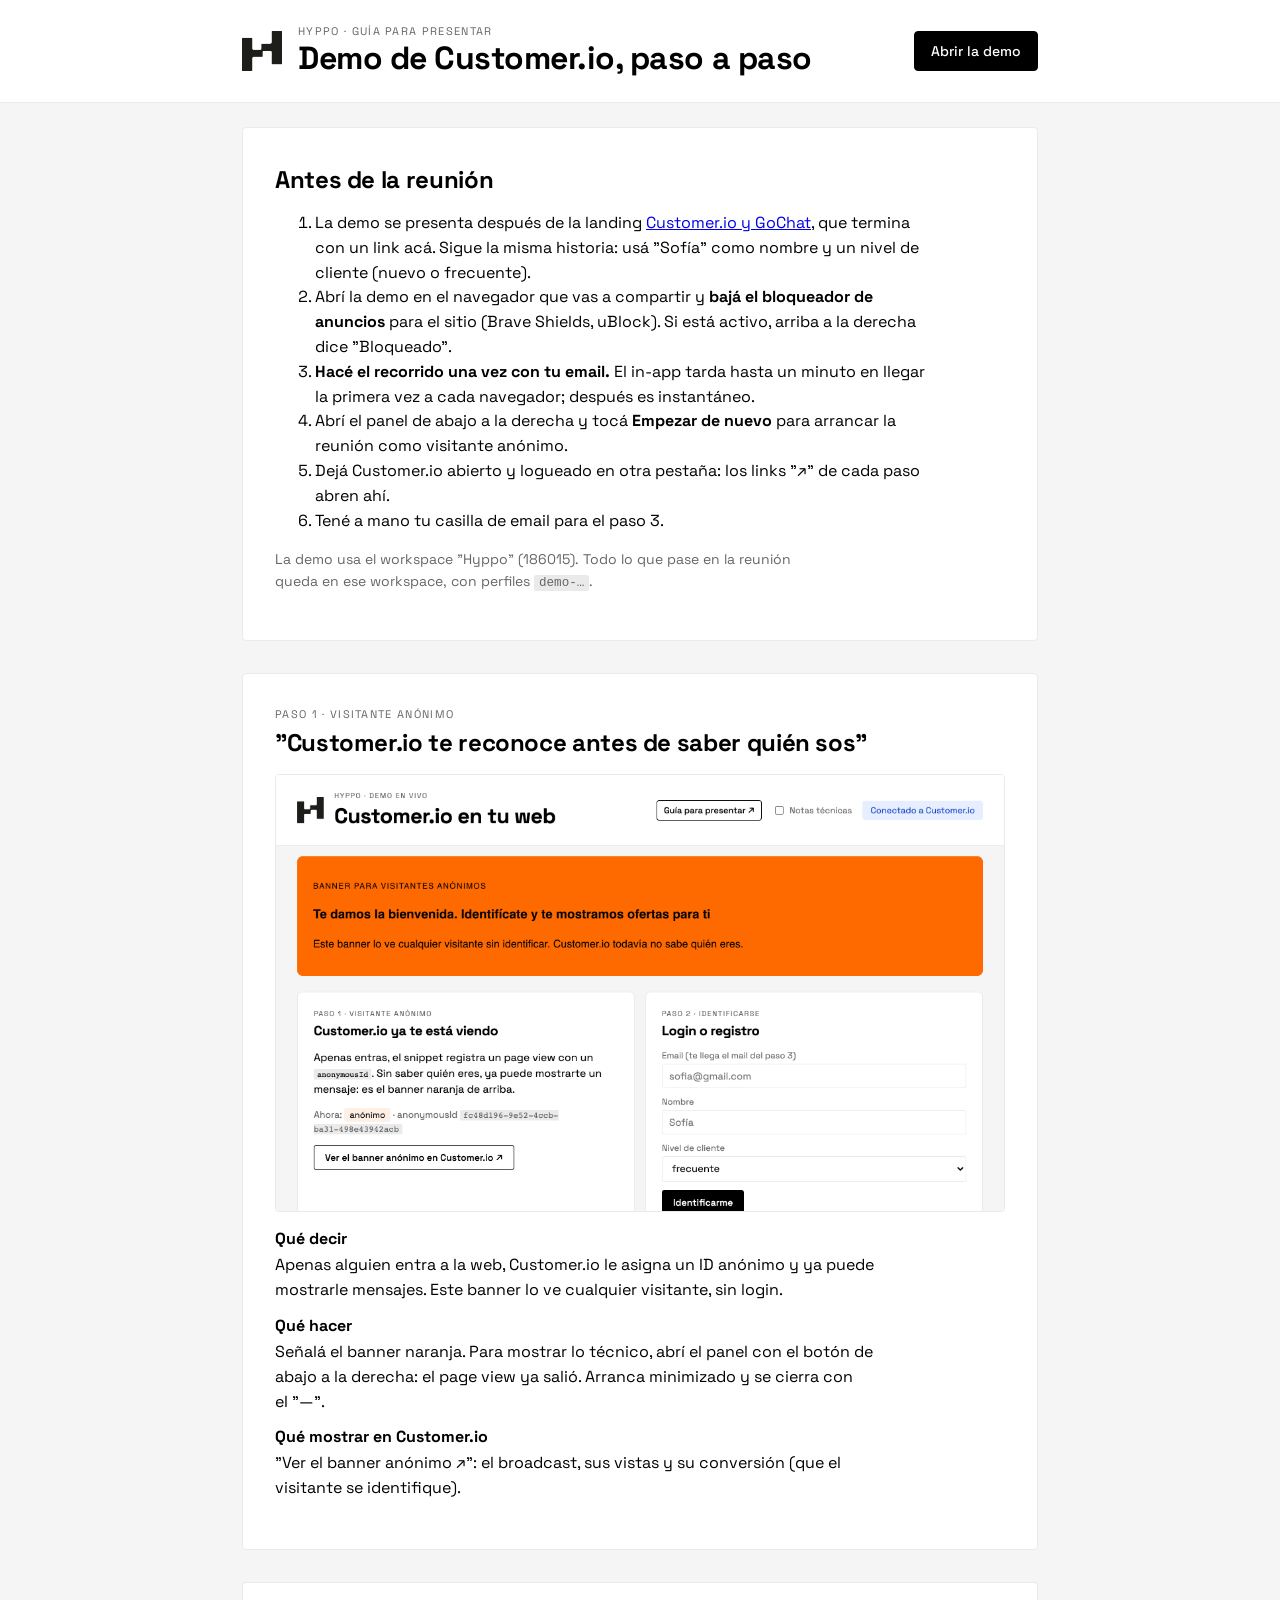
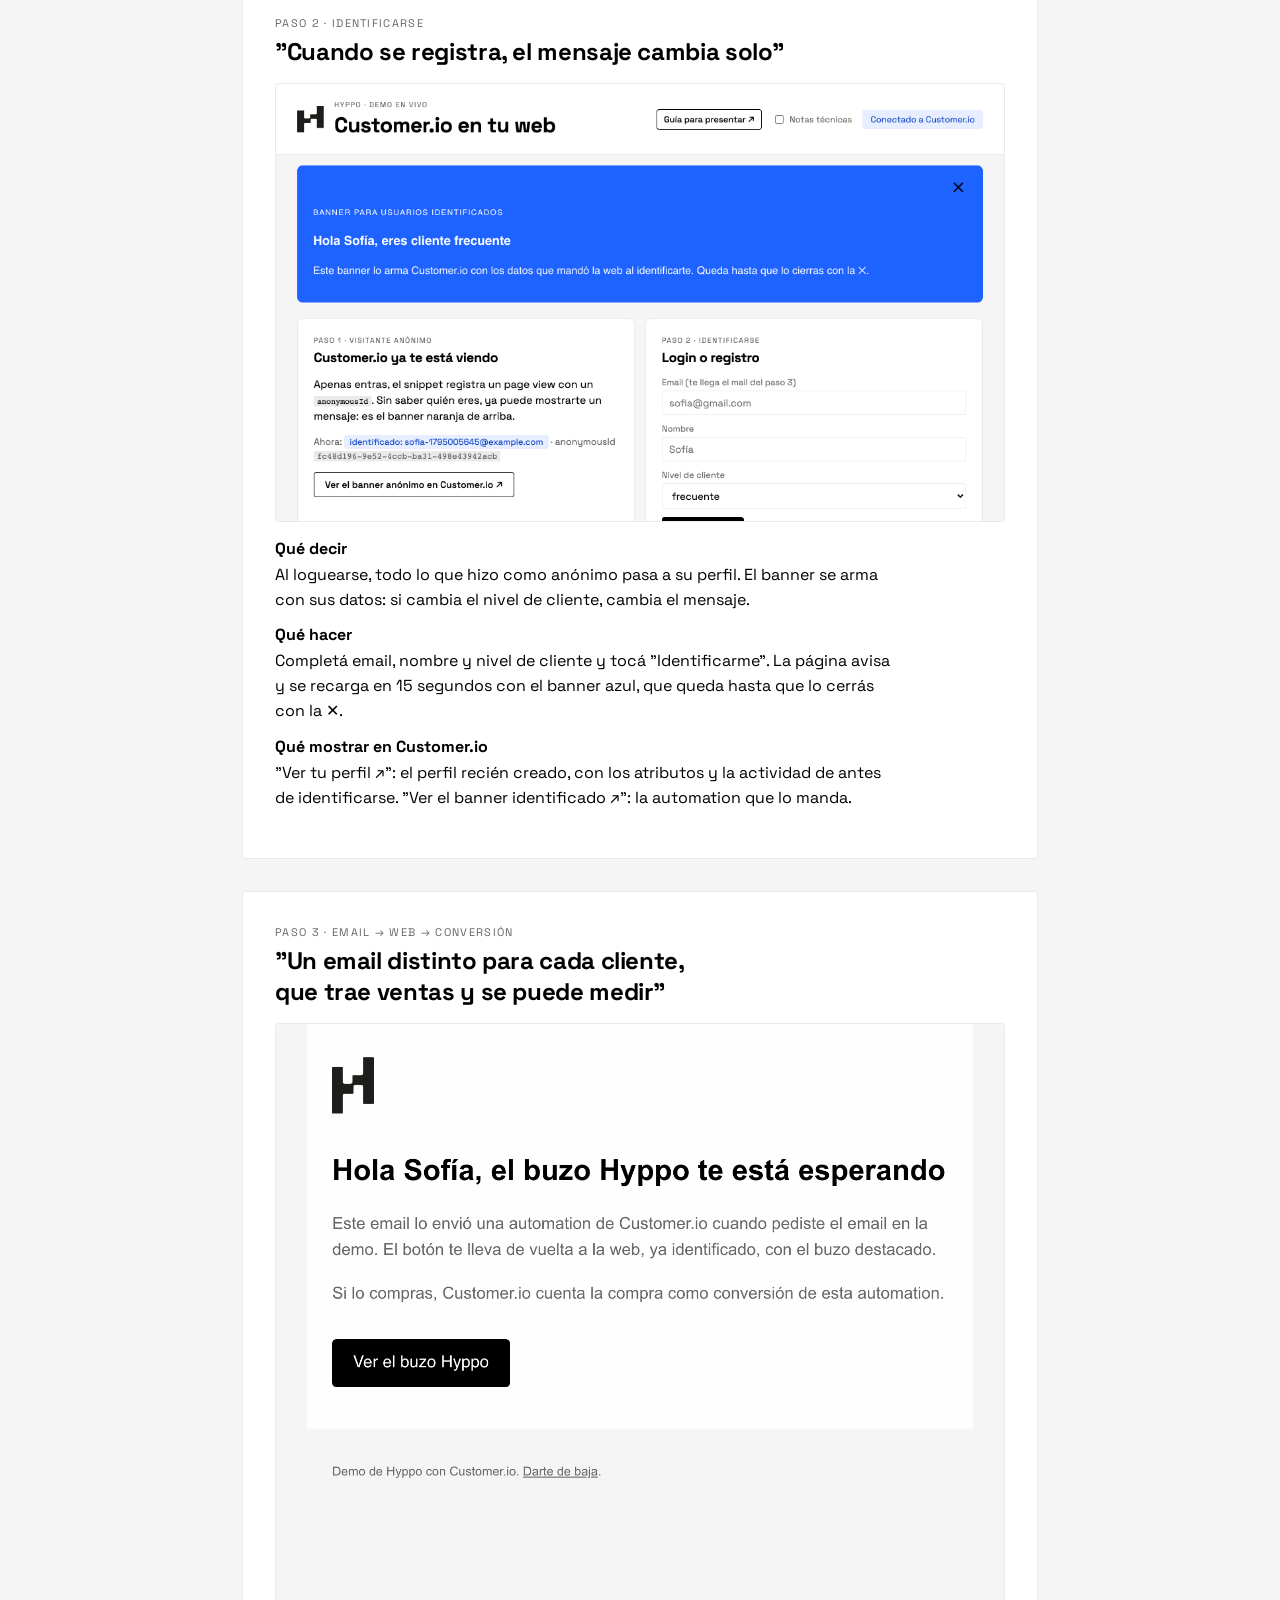
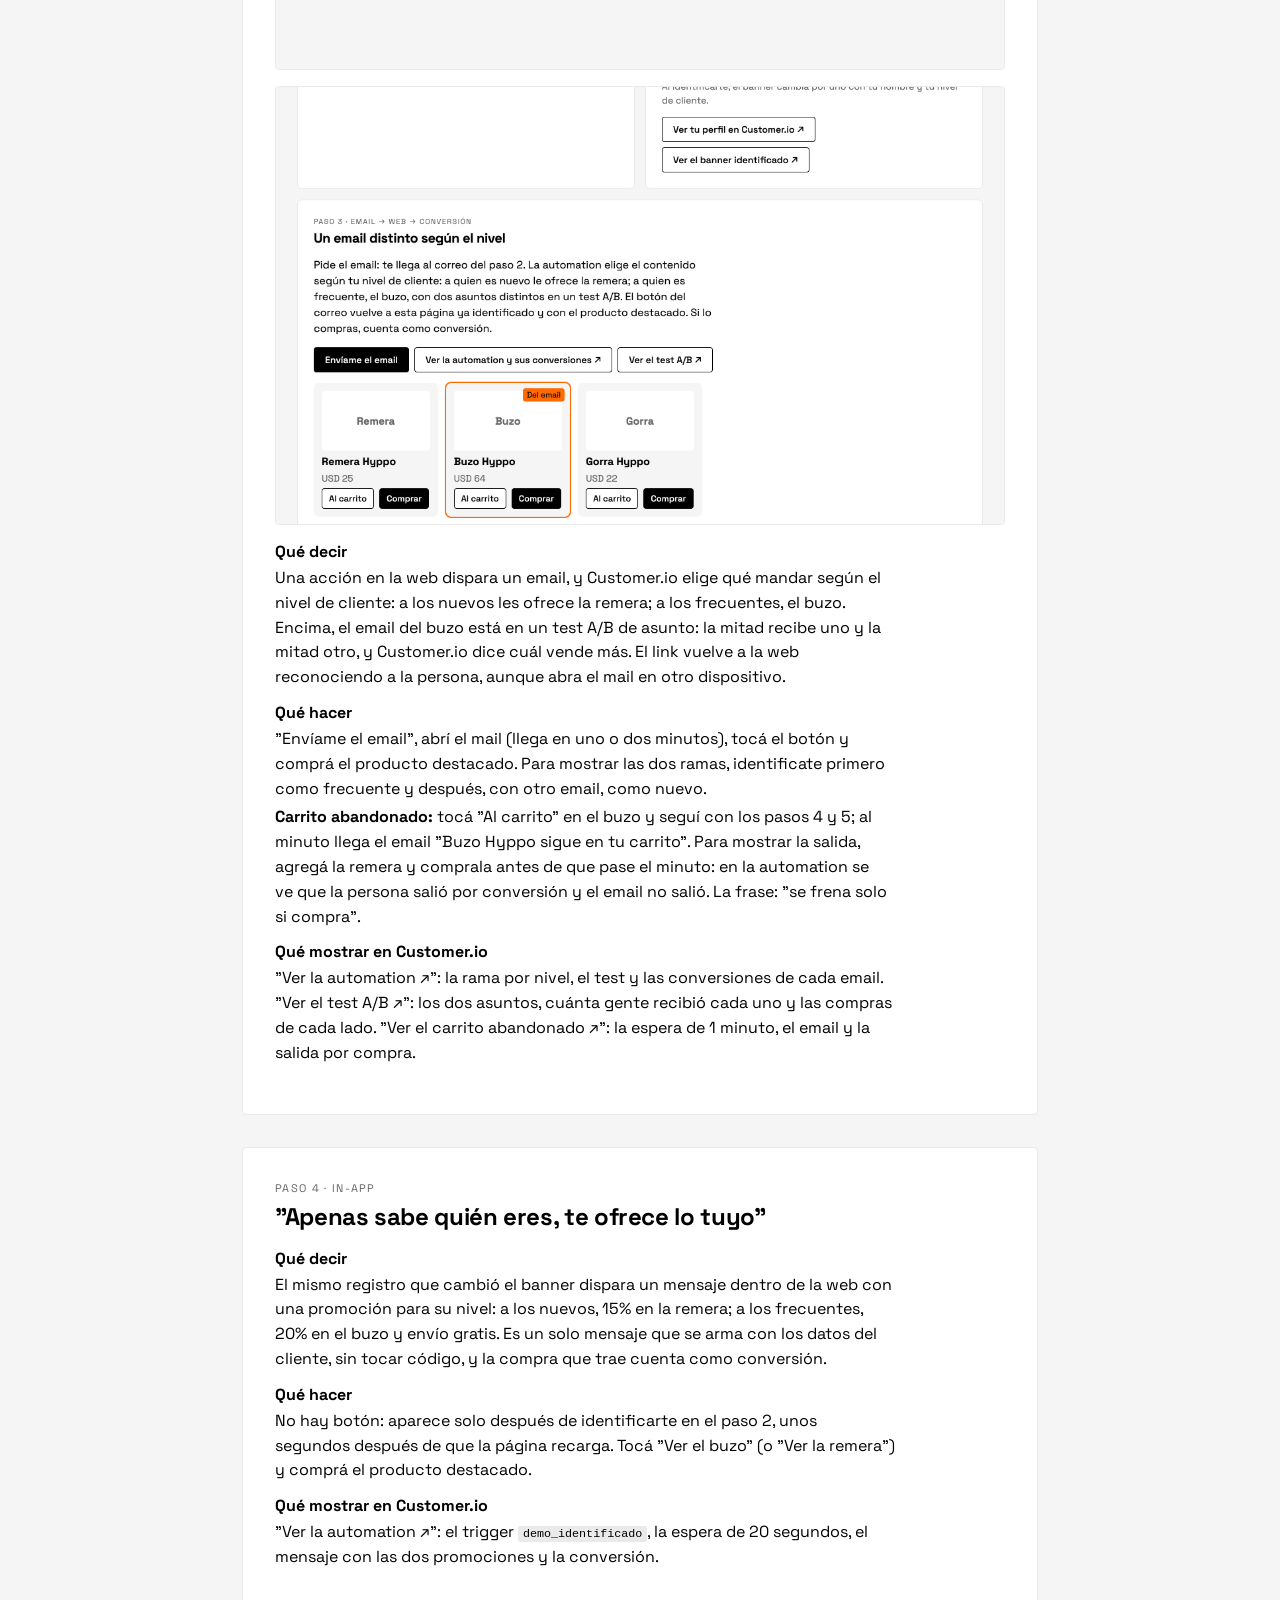
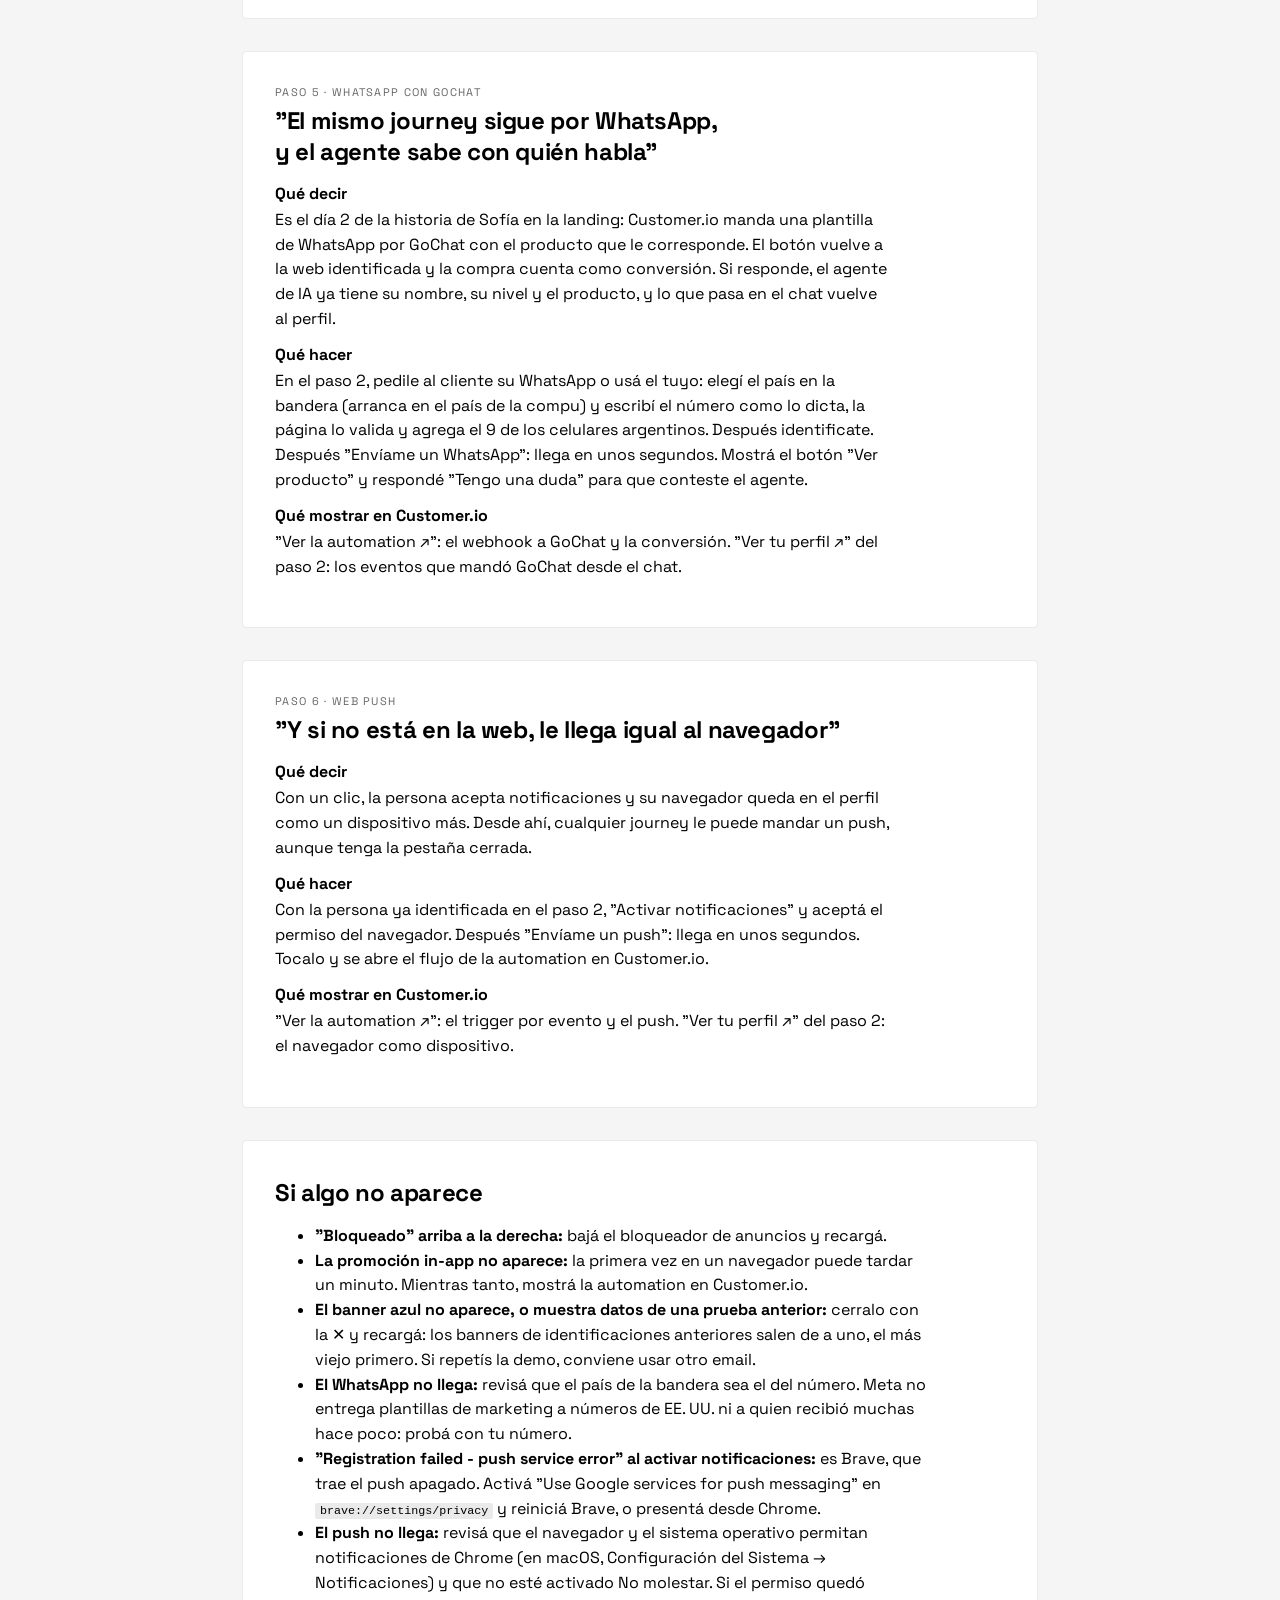
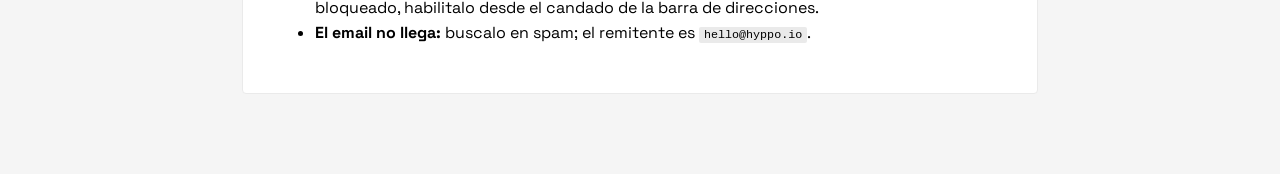
==== commit fd317519: "feat: in-app con promoción por nivel al identificarse, sin botón Co-Authored-By: Claude Opus 5.5 <no" ====
--- a/guia.html
+++ b/guia.html
@@ -80,15 +80,14 @@
 
     <section class="card">
       <p class="caps">Paso 4 · In-app</p>
-      <h2>"Responder en el momento, dentro de la web"</h2>
-      <figure><img src="assets/guia/4-inapp.png" alt="Modal in-app de Customer.io sobre la demo"></figure>
+      <h2>"Apenas sabe quién eres, te ofrece lo tuyo"</h2>
       <dl>
         <dt>Qué decir</dt>
-        <dd>Cualquier evento de la web puede disparar un mensaje en pantalla, sin tocar código: el marketing lo arma en Customer.io.</dd>
+        <dd>El mismo registro que cambió el banner dispara un mensaje dentro de la web con una promoción para su nivel: a los nuevos, 15% en la remera; a los frecuentes, 20% en el buzo y envío gratis. Es un solo mensaje que se arma con los datos del cliente, sin tocar código, y la compra que trae cuenta como conversión.</dd>
         <dt>Qué hacer</dt>
-        <dd>"Disparar el in-app": aparece un modal en unos segundos.</dd>
+        <dd>No hay botón: aparece solo después de identificarte en el paso 2, unos segundos después de que la página recarga. Tocá "Ver el buzo" (o "Ver la remera") y comprá el producto destacado.</dd>
         <dt>Qué mostrar en Customer.io</dt>
-        <dd>"Ver la automation ↗": el trigger por evento y el mensaje.</dd>
+        <dd>"Ver la automation ↗": el trigger <code>demo_identificado</code>, la espera de 20 segundos, el mensaje con las dos promociones y la conversión.</dd>
       </dl>
     </section>
 
@@ -122,7 +121,7 @@
       <h2>Si algo no aparece</h2>
       <ul>
         <li><strong>"Bloqueado" arriba a la derecha:</strong> bajá el bloqueador de anuncios y recargá.</li>
-        <li><strong>El in-app no llega:</strong> la primera vez en un navegador puede tardar un minuto. Mientras tanto, mostrá la automation en Customer.io.</li>
+        <li><strong>La promoción in-app no aparece:</strong> la primera vez en un navegador puede tardar un minuto. Mientras tanto, mostrá la automation en Customer.io.</li>
         <li><strong>El banner azul no aparece, o muestra datos de una prueba anterior:</strong> cerralo con la ✕ y recargá: los banners de identificaciones anteriores salen de a uno, el más viejo primero. Si repetís la demo, conviene usar otro email.</li>
         <li><strong>El WhatsApp no llega:</strong> revisá que el país de la bandera sea el del número. Meta no entrega plantillas de marketing a números de EE. UU. ni a quien recibió muchas hace poco: probá con tu número.</li>
         <li><strong>"Registration failed - push service error" al activar notificaciones:</strong> es Brave, que trae el push apagado. Activá "Use Google services for push messaging" en <code>brave://settings/privacy</code> y reiniciá Brave, o presentá desde Chrome.</li>
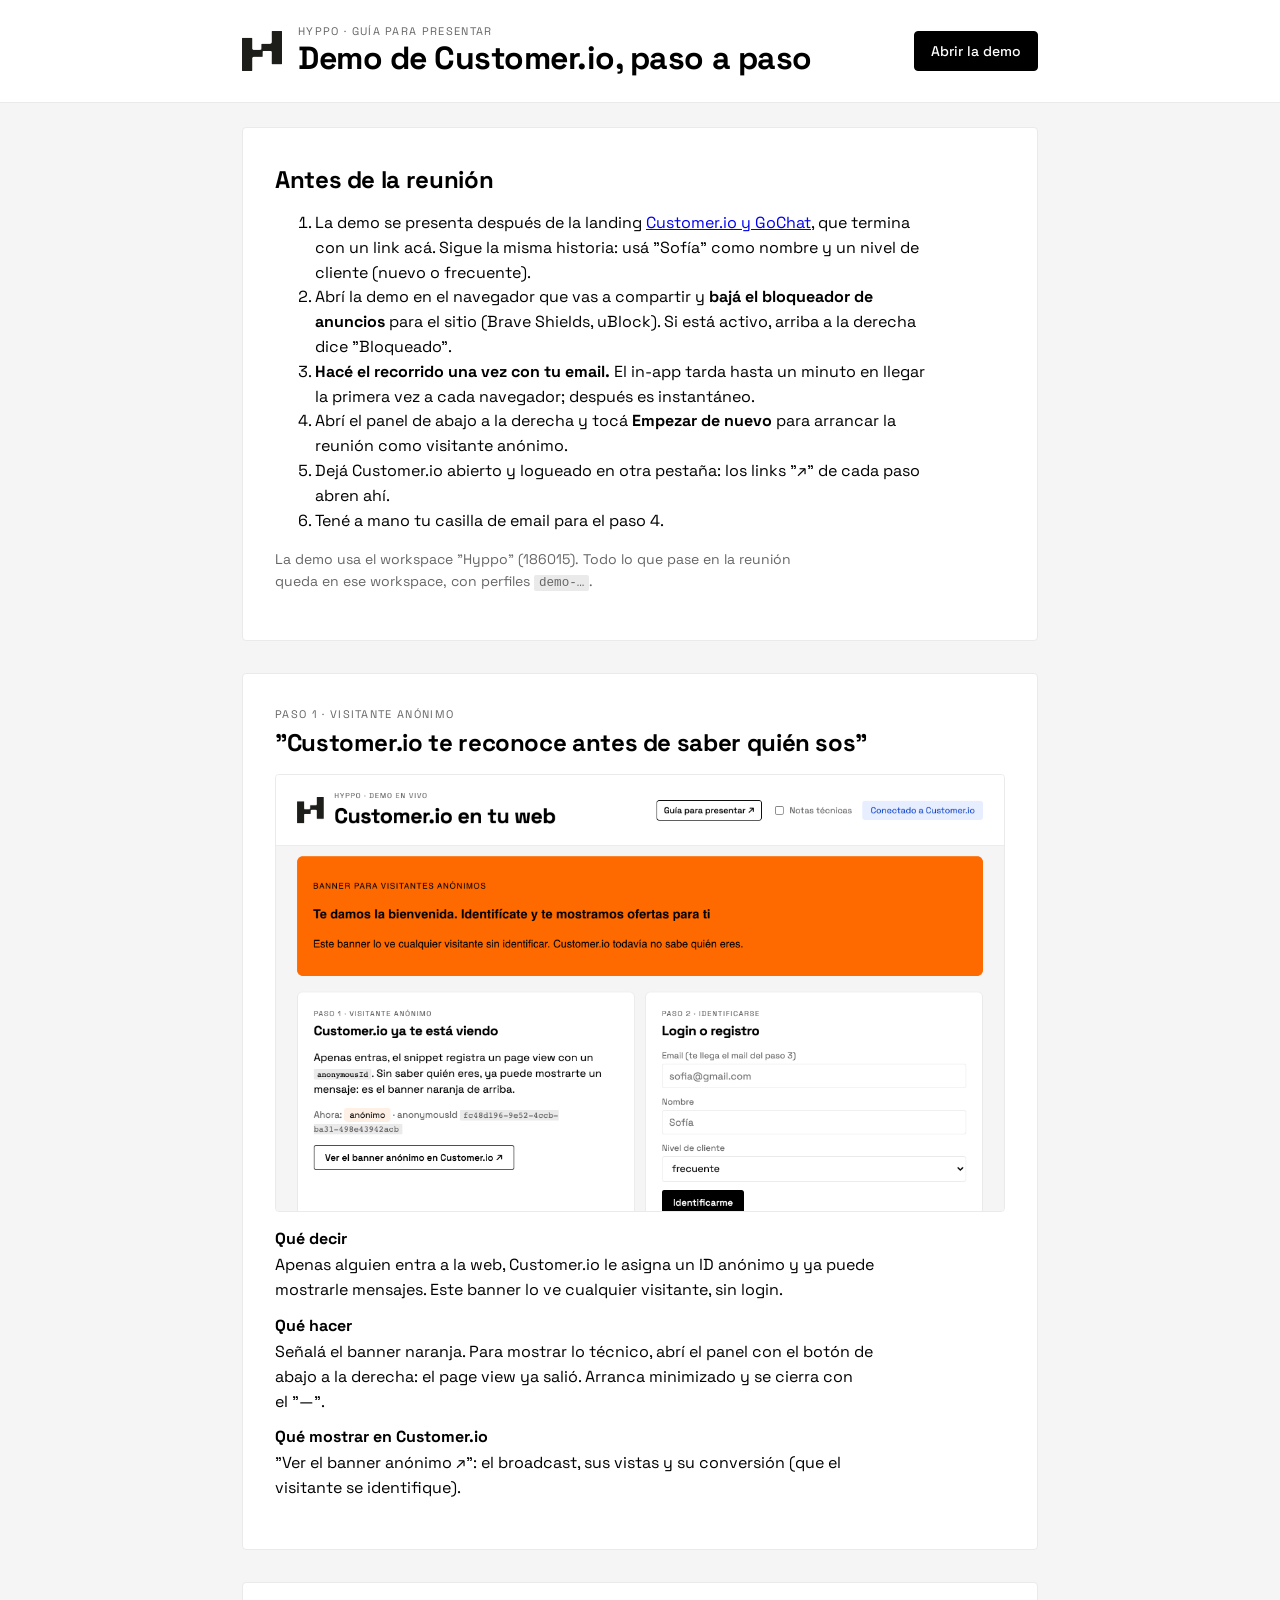
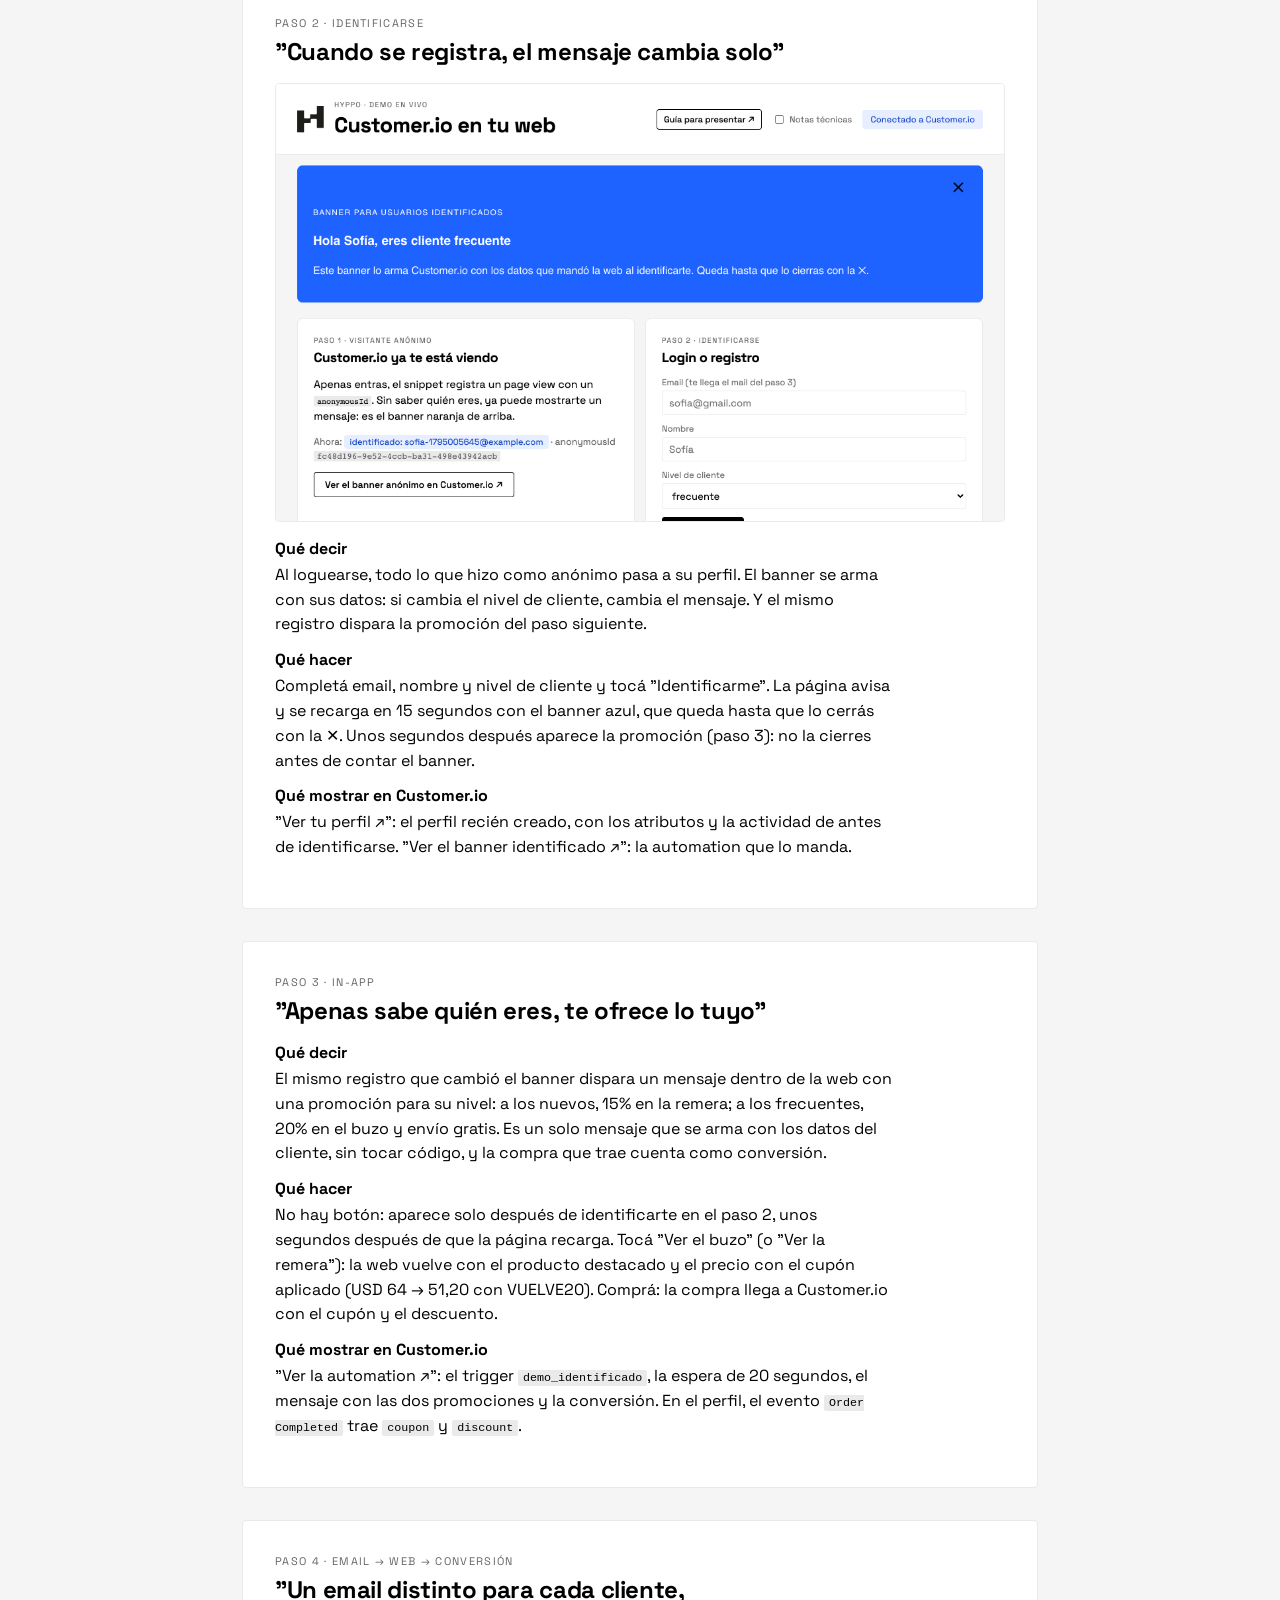
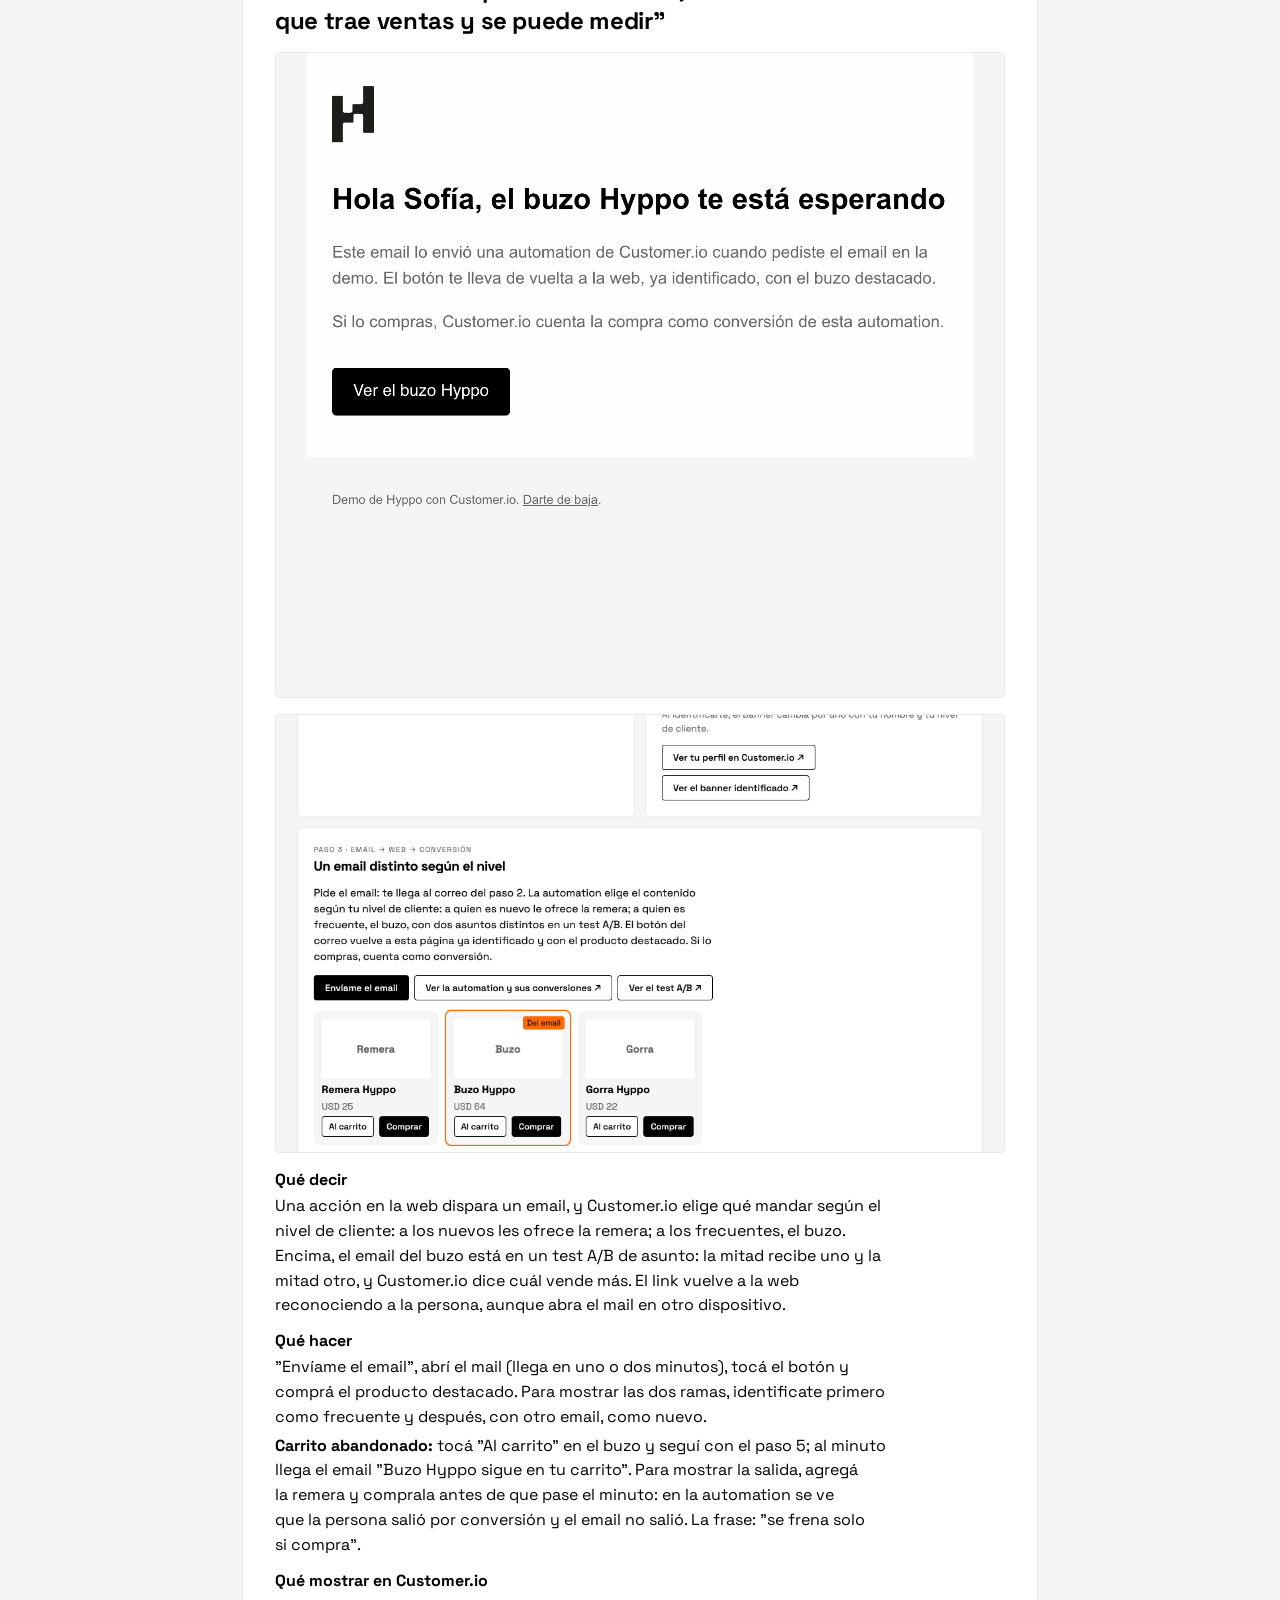
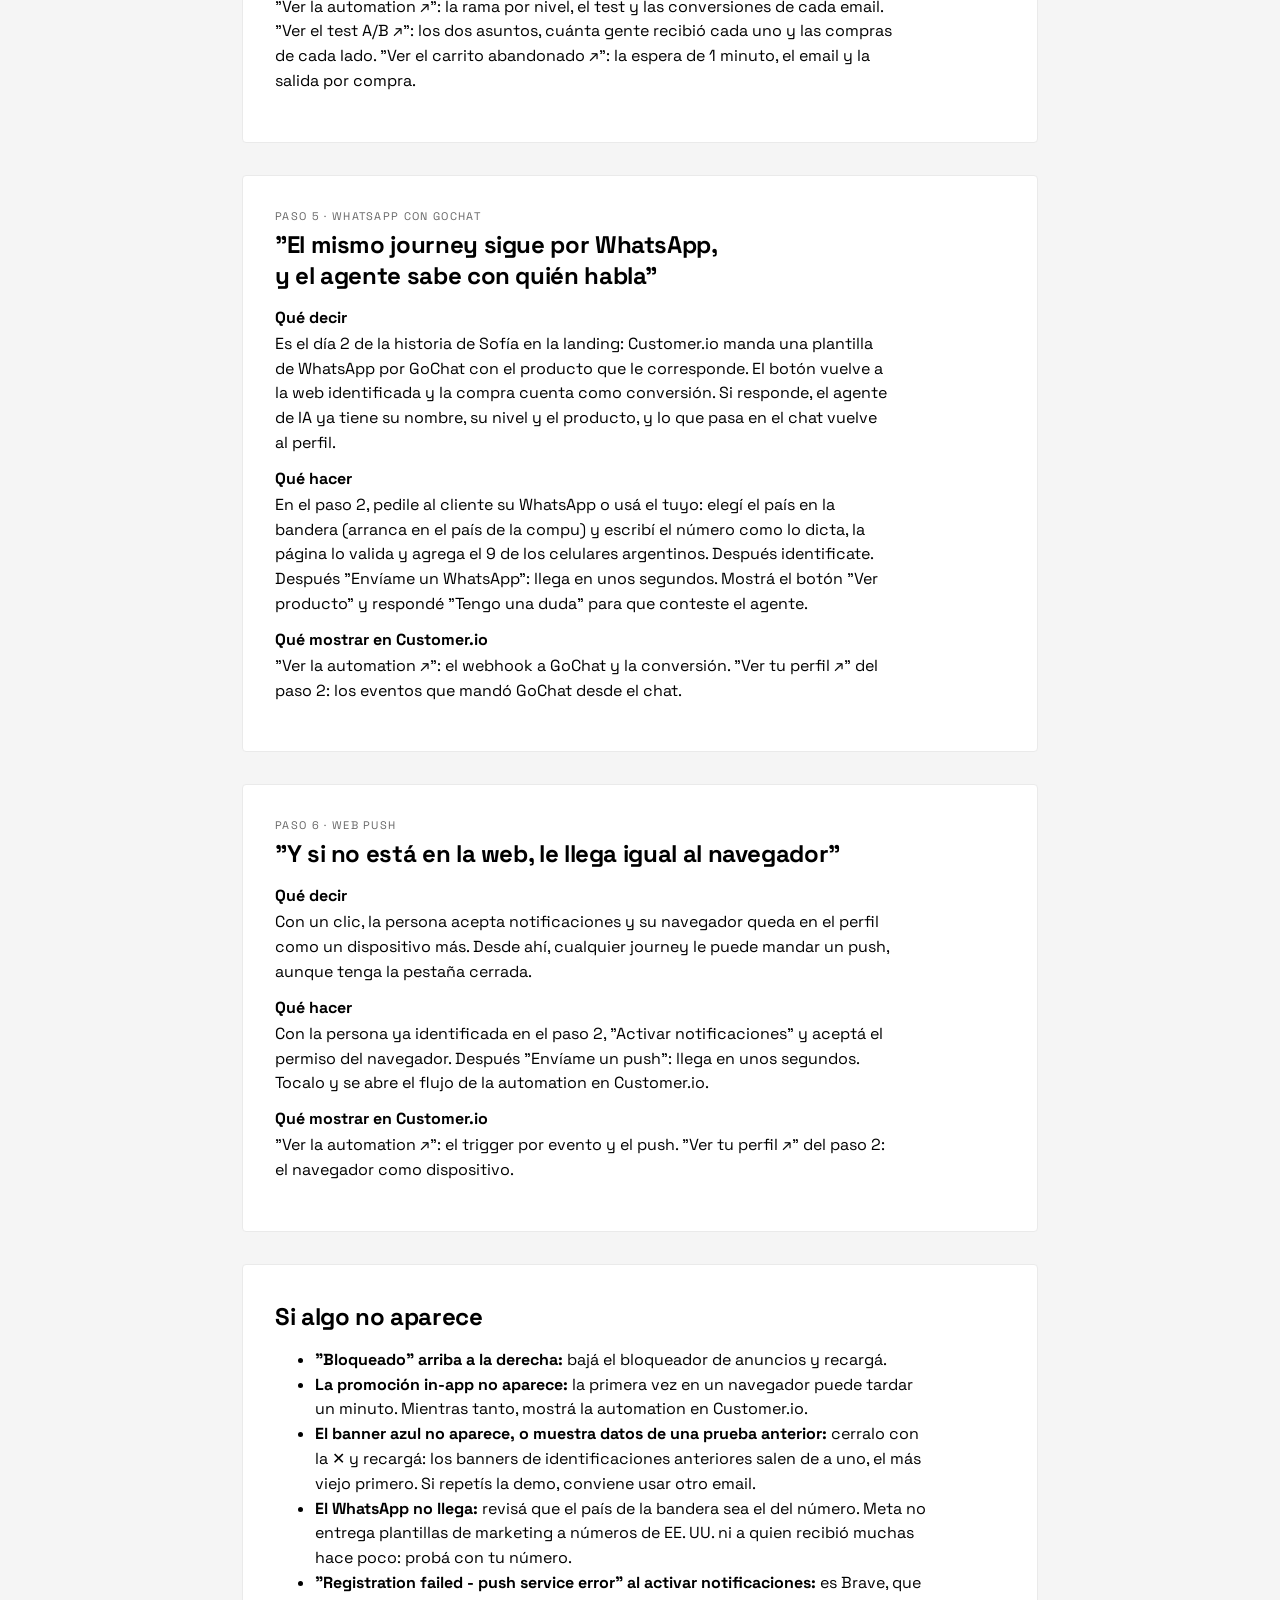
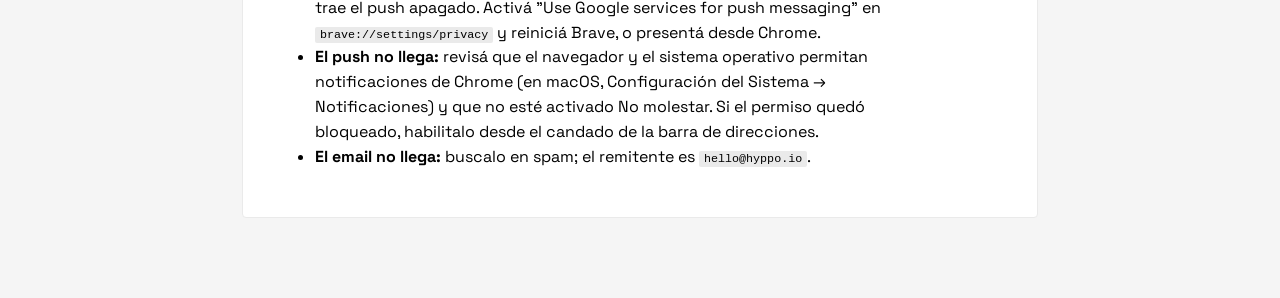
==== commit e9bfb49d: "feat: in-app como paso 3, la tienda arriba de los pasos y cupón de la promo aplicado en la compra Co" ====
--- a/guia.html
+++ b/guia.html
@@ -29,7 +29,7 @@
         <li><strong>Hacé el recorrido una vez con tu email.</strong> El in-app tarda hasta un minuto en llegar la primera vez a cada navegador; después es instantáneo.</li>
         <li>Abrí el panel de abajo a la derecha y tocá <strong>Empezar de nuevo</strong> para arrancar la reunión como visitante anónimo.</li>
         <li>Dejá Customer.io abierto y logueado en otra pestaña: los links "↗" de cada paso abren ahí.</li>
-        <li>Tené a mano tu casilla de email para el paso 3.</li>
+        <li>Tené a mano tu casilla de email para el paso 4.</li>
       </ol>
       <p class="muted">La demo usa el workspace "Hyppo" (186015). Todo lo que pase en la reunión queda en ese workspace, con perfiles <code>demo-…</code>.</p>
     </section>
@@ -54,40 +54,40 @@
       <figure><img src="assets/guia/2-identificado.png" alt="Banner azul con el nombre y el nivel de cliente de la persona identificada"></figure>
       <dl>
         <dt>Qué decir</dt>
-        <dd>Al loguearse, todo lo que hizo como anónimo pasa a su perfil. El banner se arma con sus datos: si cambia el nivel de cliente, cambia el mensaje.</dd>
+        <dd>Al loguearse, todo lo que hizo como anónimo pasa a su perfil. El banner se arma con sus datos: si cambia el nivel de cliente, cambia el mensaje. Y el mismo registro dispara la promoción del paso siguiente.</dd>
         <dt>Qué hacer</dt>
-        <dd>Completá email, nombre y nivel de cliente y tocá "Identificarme". La página avisa y se recarga en 15 segundos con el banner azul, que queda hasta que lo cerrás con la ✕.</dd>
+        <dd>Completá email, nombre y nivel de cliente y tocá "Identificarme". La página avisa y se recarga en 15 segundos con el banner azul, que queda hasta que lo cerrás con la ✕. Unos segundos después aparece la promoción (paso 3): no la cierres antes de contar el banner.</dd>
         <dt>Qué mostrar en Customer.io</dt>
         <dd>"Ver tu perfil ↗": el perfil recién creado, con los atributos y la actividad de antes de identificarse. "Ver el banner identificado ↗": la automation que lo manda.</dd>
       </dl>
     </section>
 
     <section class="card">
-      <p class="caps">Paso 3 · Email → web → conversión</p>
+      <p class="caps">Paso 3 · In-app</p>
+      <h2>"Apenas sabe quién eres, te ofrece lo tuyo"</h2>
+      <dl>
+        <dt>Qué decir</dt>
+        <dd>El mismo registro que cambió el banner dispara un mensaje dentro de la web con una promoción para su nivel: a los nuevos, 15% en la remera; a los frecuentes, 20% en el buzo y envío gratis. Es un solo mensaje que se arma con los datos del cliente, sin tocar código, y la compra que trae cuenta como conversión.</dd>
+        <dt>Qué hacer</dt>
+        <dd>No hay botón: aparece solo después de identificarte en el paso 2, unos segundos después de que la página recarga. Tocá "Ver el buzo" (o "Ver la remera"): la web vuelve con el producto destacado y el precio con el cupón aplicado (USD 64 → 51,20 con VUELVE20). Comprá: la compra llega a Customer.io con el cupón y el descuento.</dd>
+        <dt>Qué mostrar en Customer.io</dt>
+        <dd>"Ver la automation ↗": el trigger <code>demo_identificado</code>, la espera de 20 segundos, el mensaje con las dos promociones y la conversión. En el perfil, el evento <code>Order Completed</code> trae <code>coupon</code> y <code>discount</code>.</dd>
+      </dl>
+    </section>
+
+    <section class="card">
+      <p class="caps">Paso 4 · Email → web → conversión</p>
       <h2>"Un email distinto para cada cliente, que trae ventas y se puede medir"</h2>
-      <figure><img src="assets/guia/3-email.png" alt="El email de la demo con el botón Ver el buzo Hyppo"></figure>
-      <figure><img src="assets/guia/3-landing.png" alt="La demo al volver desde el email, con el producto destacado"></figure>
+      <figure><img src="assets/guia/4-email.png" alt="El email de la demo con el botón Ver el buzo Hyppo"></figure>
+      <figure><img src="assets/guia/4-landing.png" alt="La demo al volver desde el email, con el producto destacado"></figure>
       <dl>
         <dt>Qué decir</dt>
         <dd>Una acción en la web dispara un email, y Customer.io elige qué mandar según el nivel de cliente: a los nuevos les ofrece la remera; a los frecuentes, el buzo. Encima, el email del buzo está en un test A/B de asunto: la mitad recibe uno y la mitad otro, y Customer.io dice cuál vende más. El link vuelve a la web reconociendo a la persona, aunque abra el mail en otro dispositivo.</dd>
         <dt>Qué hacer</dt>
         <dd>"Envíame el email", abrí el mail (llega en uno o dos minutos), tocá el botón y comprá el producto destacado. Para mostrar las dos ramas, identificate primero como frecuente y después, con otro email, como nuevo.</dd>
-        <dd><strong>Carrito abandonado:</strong> tocá "Al carrito" en el buzo y seguí con los pasos 4 y 5; al minuto llega el email "Buzo Hyppo sigue en tu carrito". Para mostrar la salida, agregá la remera y comprala antes de que pase el minuto: en la automation se ve que la persona salió por conversión y el email no salió. La frase: "se frena solo si compra".</dd>
+        <dd><strong>Carrito abandonado:</strong> tocá "Al carrito" en el buzo y seguí con el paso 5; al minuto llega el email "Buzo Hyppo sigue en tu carrito". Para mostrar la salida, agregá la remera y comprala antes de que pase el minuto: en la automation se ve que la persona salió por conversión y el email no salió. La frase: "se frena solo si compra".</dd>
         <dt>Qué mostrar en Customer.io</dt>
         <dd>"Ver la automation ↗": la rama por nivel, el test y las conversiones de cada email. "Ver el test A/B ↗": los dos asuntos, cuánta gente recibió cada uno y las compras de cada lado. "Ver el carrito abandonado ↗": la espera de 1 minuto, el email y la salida por compra.</dd>
-      </dl>
-    </section>
-
-    <section class="card">
-      <p class="caps">Paso 4 · In-app</p>
-      <h2>"Apenas sabe quién eres, te ofrece lo tuyo"</h2>
-      <dl>
-        <dt>Qué decir</dt>
-        <dd>El mismo registro que cambió el banner dispara un mensaje dentro de la web con una promoción para su nivel: a los nuevos, 15% en la remera; a los frecuentes, 20% en el buzo y envío gratis. Es un solo mensaje que se arma con los datos del cliente, sin tocar código, y la compra que trae cuenta como conversión.</dd>
-        <dt>Qué hacer</dt>
-        <dd>No hay botón: aparece solo después de identificarte en el paso 2, unos segundos después de que la página recarga. Tocá "Ver el buzo" (o "Ver la remera") y comprá el producto destacado.</dd>
-        <dt>Qué mostrar en Customer.io</dt>
-        <dd>"Ver la automation ↗": el trigger <code>demo_identificado</code>, la espera de 20 segundos, el mensaje con las dos promociones y la conversión.</dd>
       </dl>
     </section>
 
--- a/css/styles.css
+++ b/css/styles.css
@@ -40,7 +40,11 @@
 .step { display: grid; grid-template-columns: minmax(0, 1fr) minmax(0, 1fr); gap: var(--gap) 48px; align-items: start; }
 .step-body, .step-action { display: grid; gap: var(--gap); align-content: start; }
 .step-body { gap: 8px; }
-.step > .products, .step > .cart-row, .step > details { grid-column: 1 / -1; }
+.step > details { grid-column: 1 / -1; }
+.shop { display: grid; gap: var(--gap); }
+.shop-head { display: flex; flex-wrap: wrap; gap: 8px 48px; align-items: end; justify-content: space-between; }
+.shop-head p.muted { margin: 0; max-width: 52ch; line-height: 1.5; }
+.price-old { text-decoration: line-through; }
 .cart-row { display: flex; flex-wrap: wrap; gap: 8px 16px; align-items: center; justify-content: space-between; }
 .cart-row p { margin: 0; }
 .step p { margin: 0; line-height: 1.5; text-wrap: pretty; }
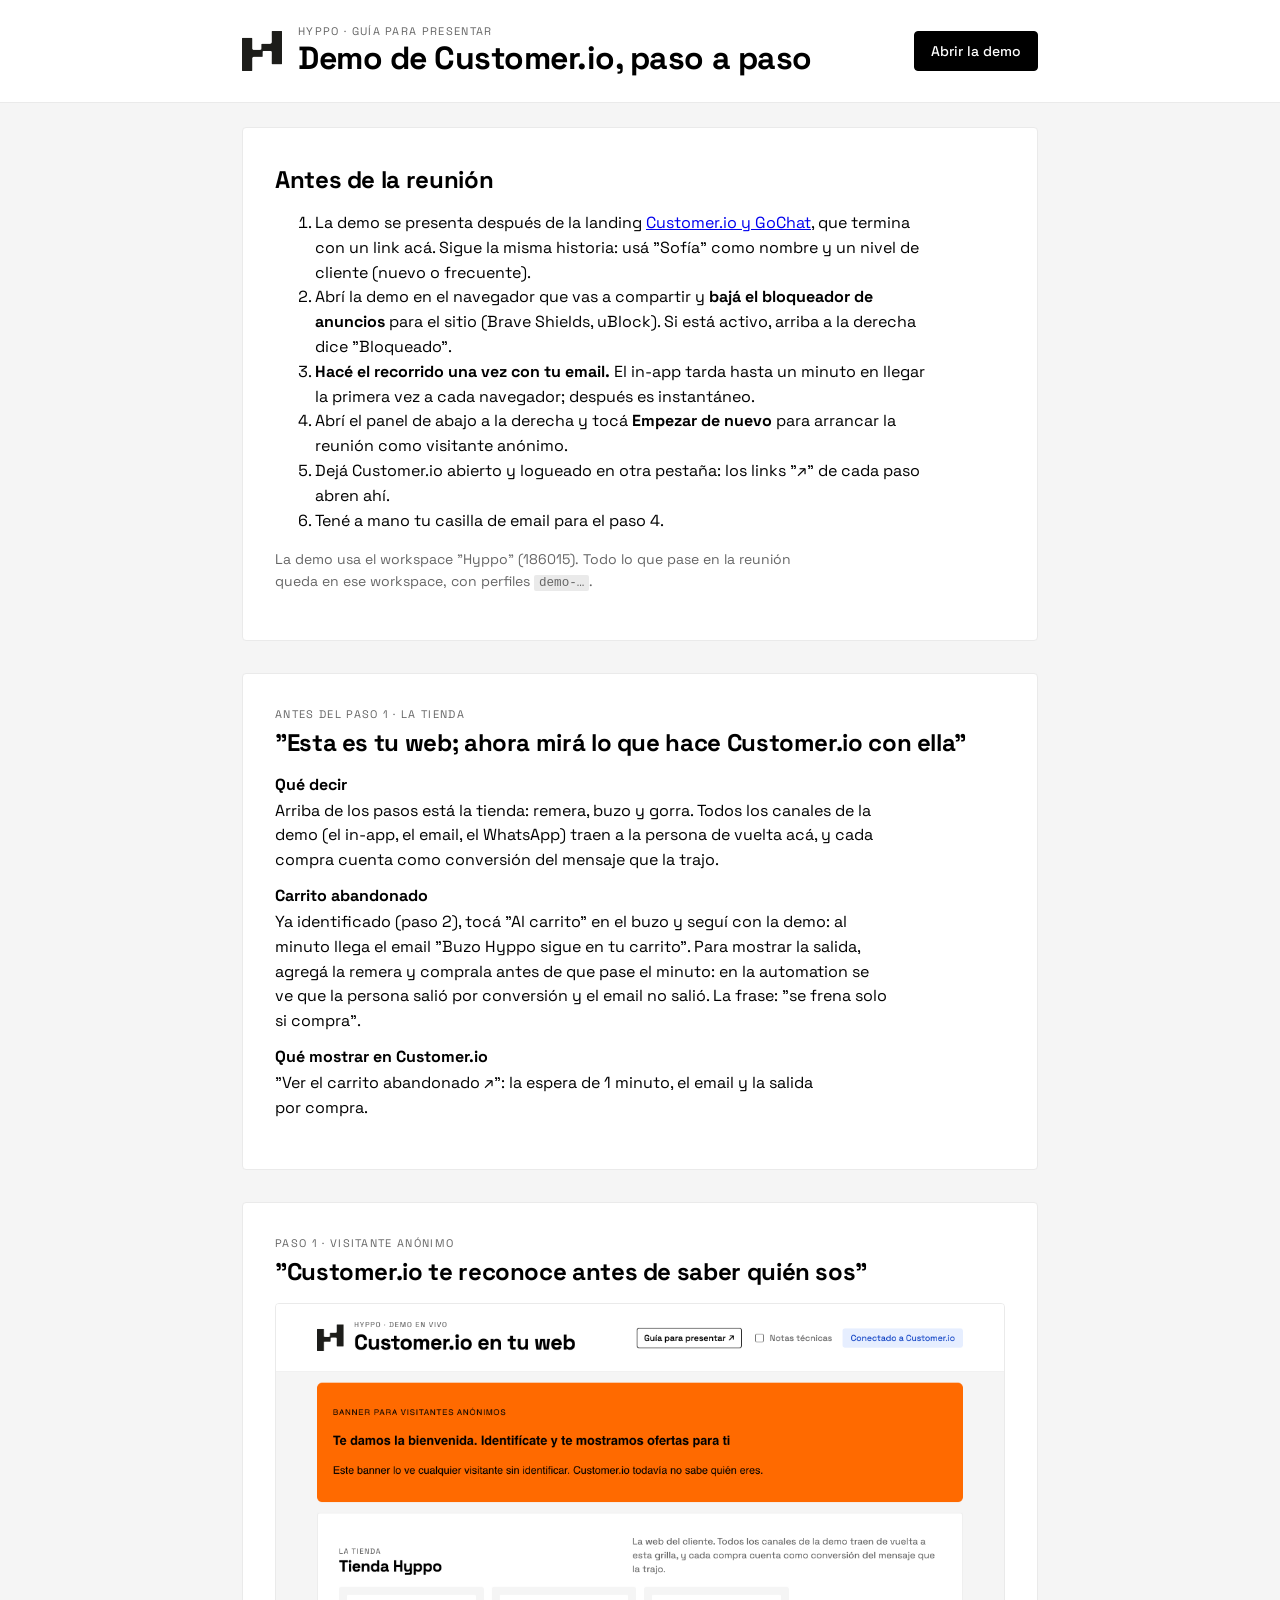
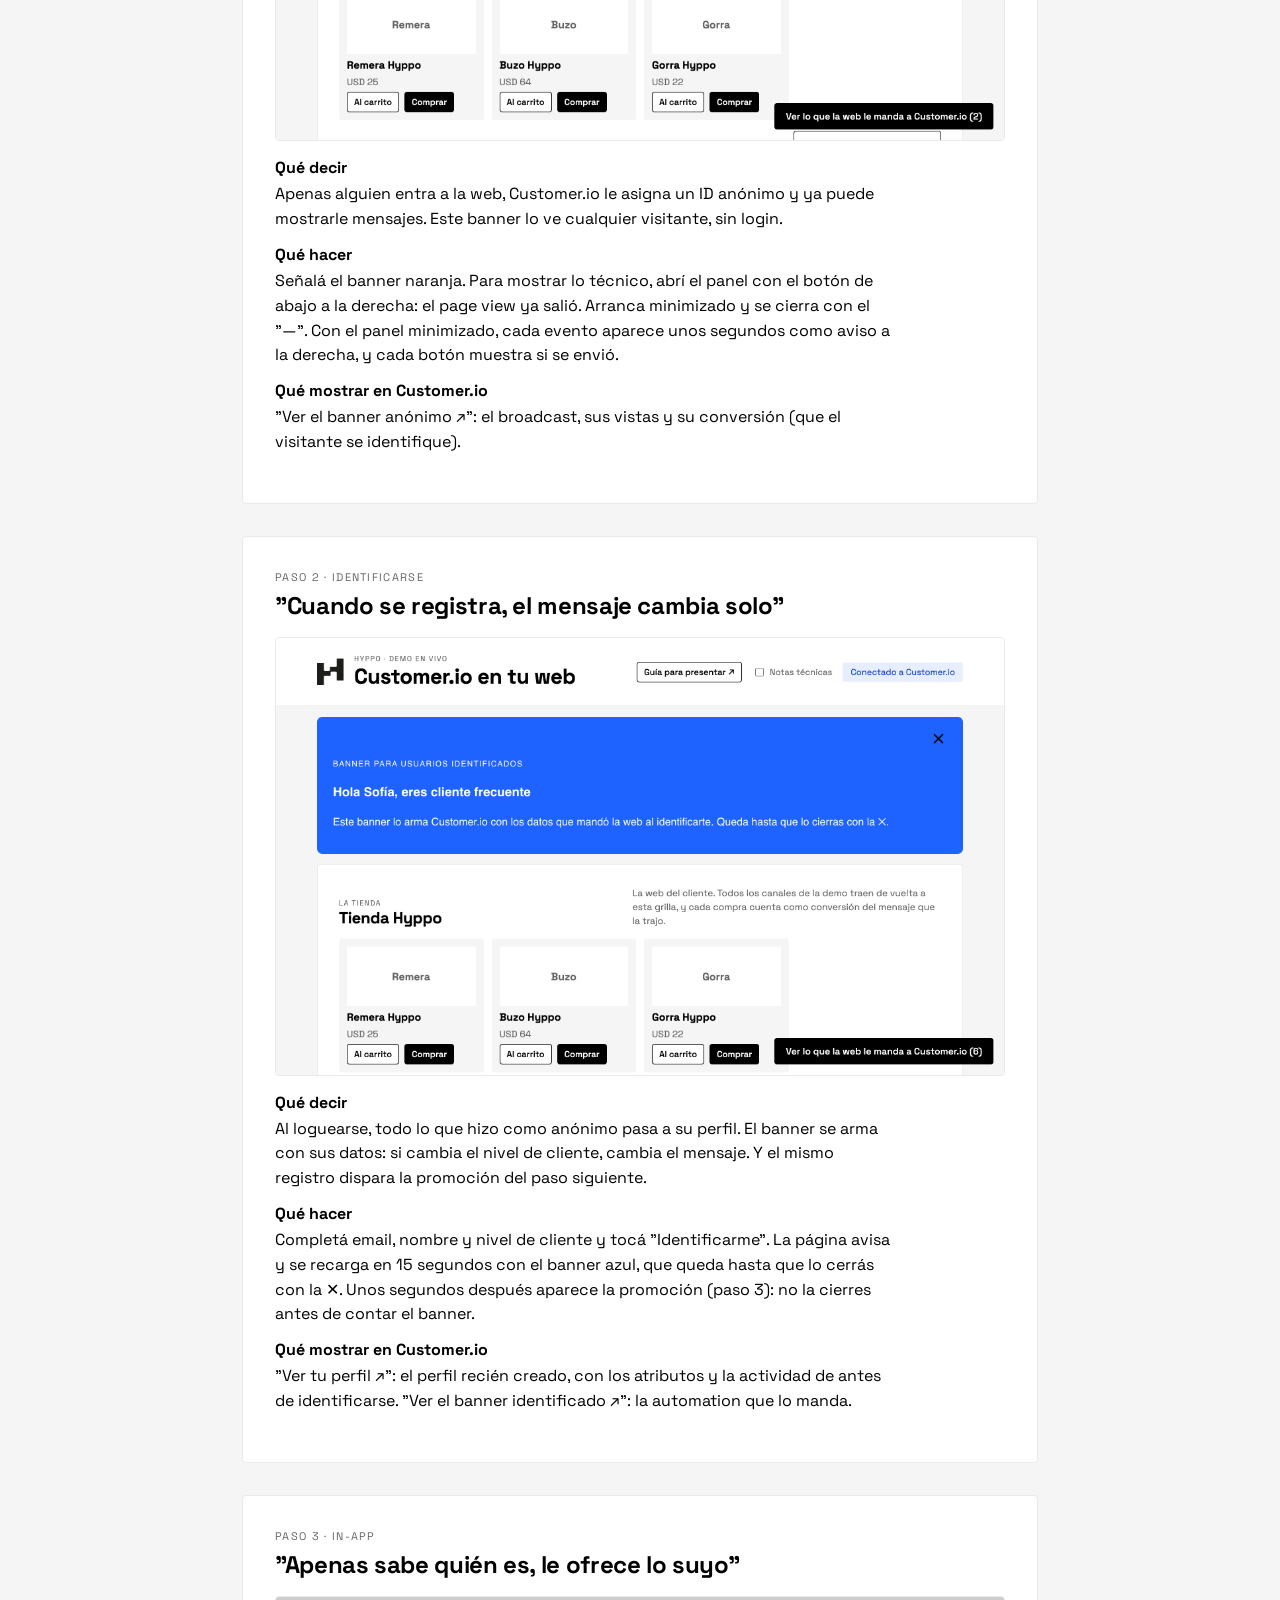
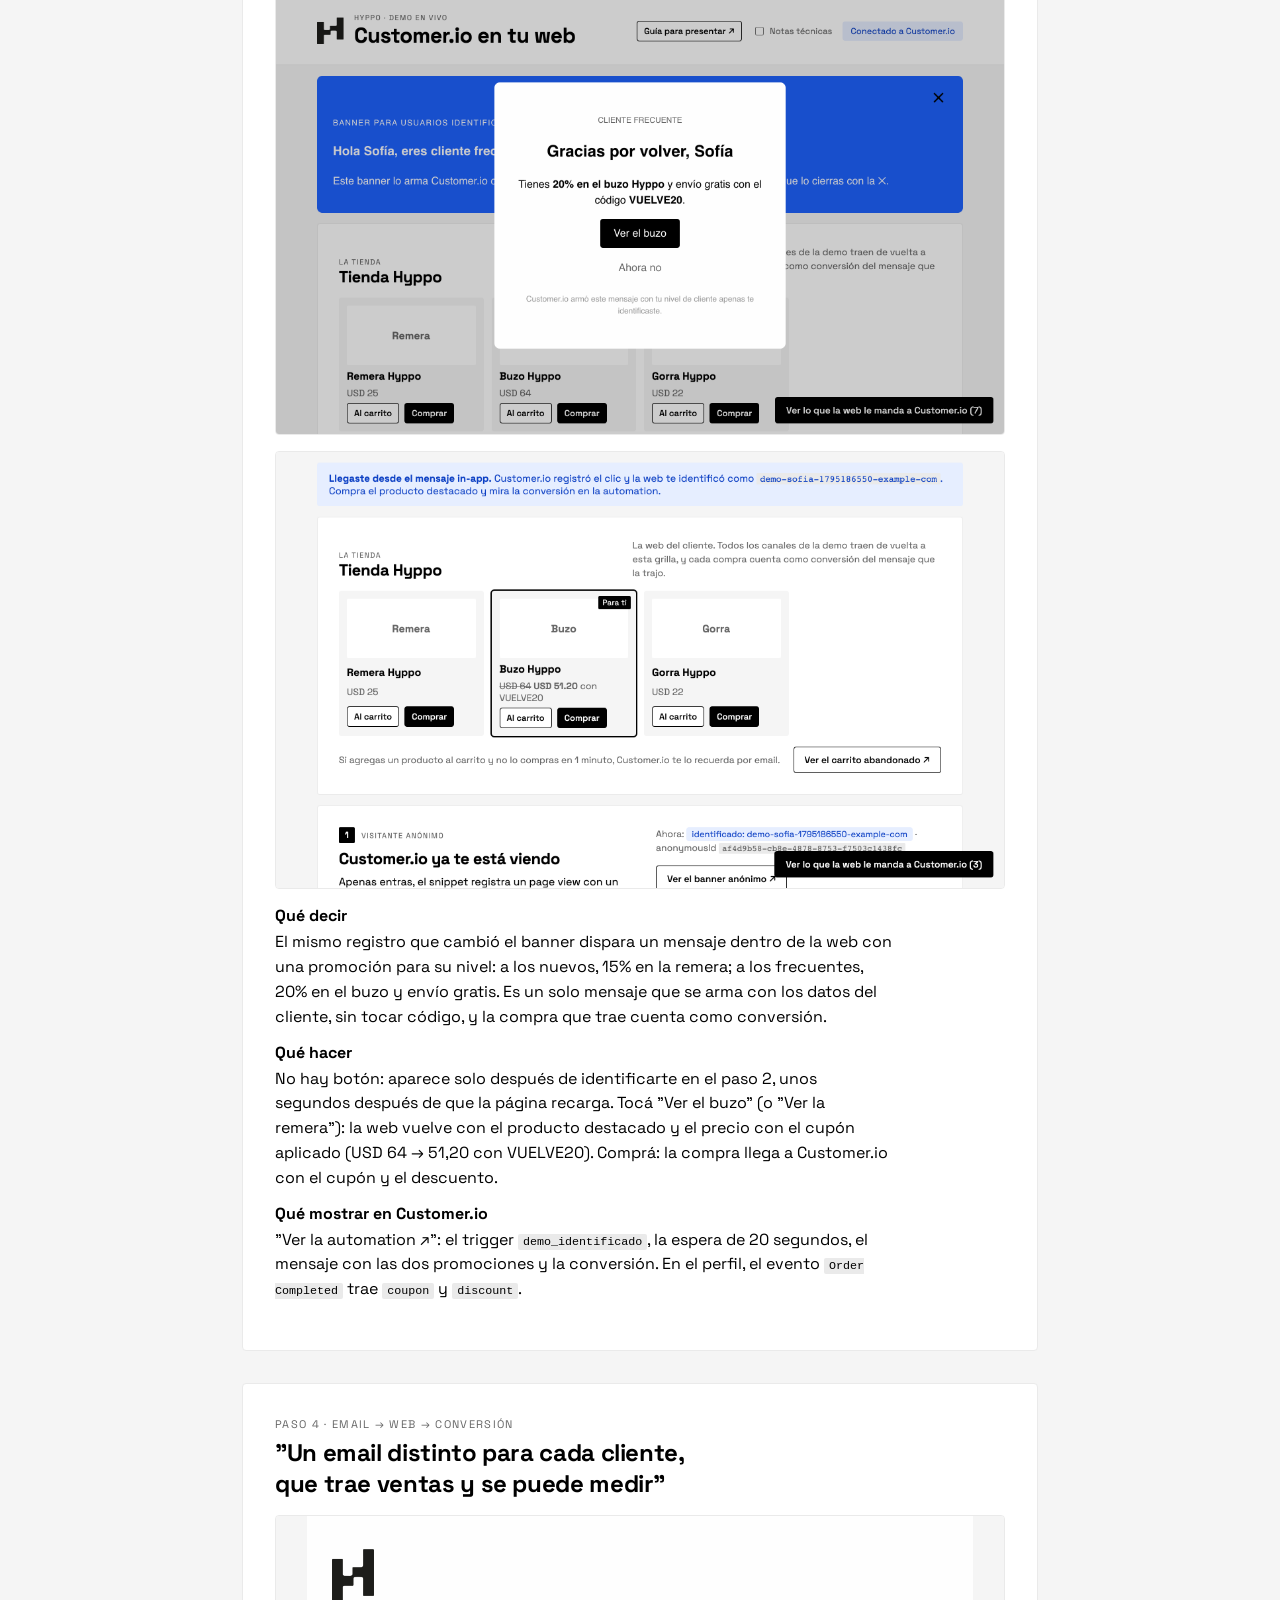
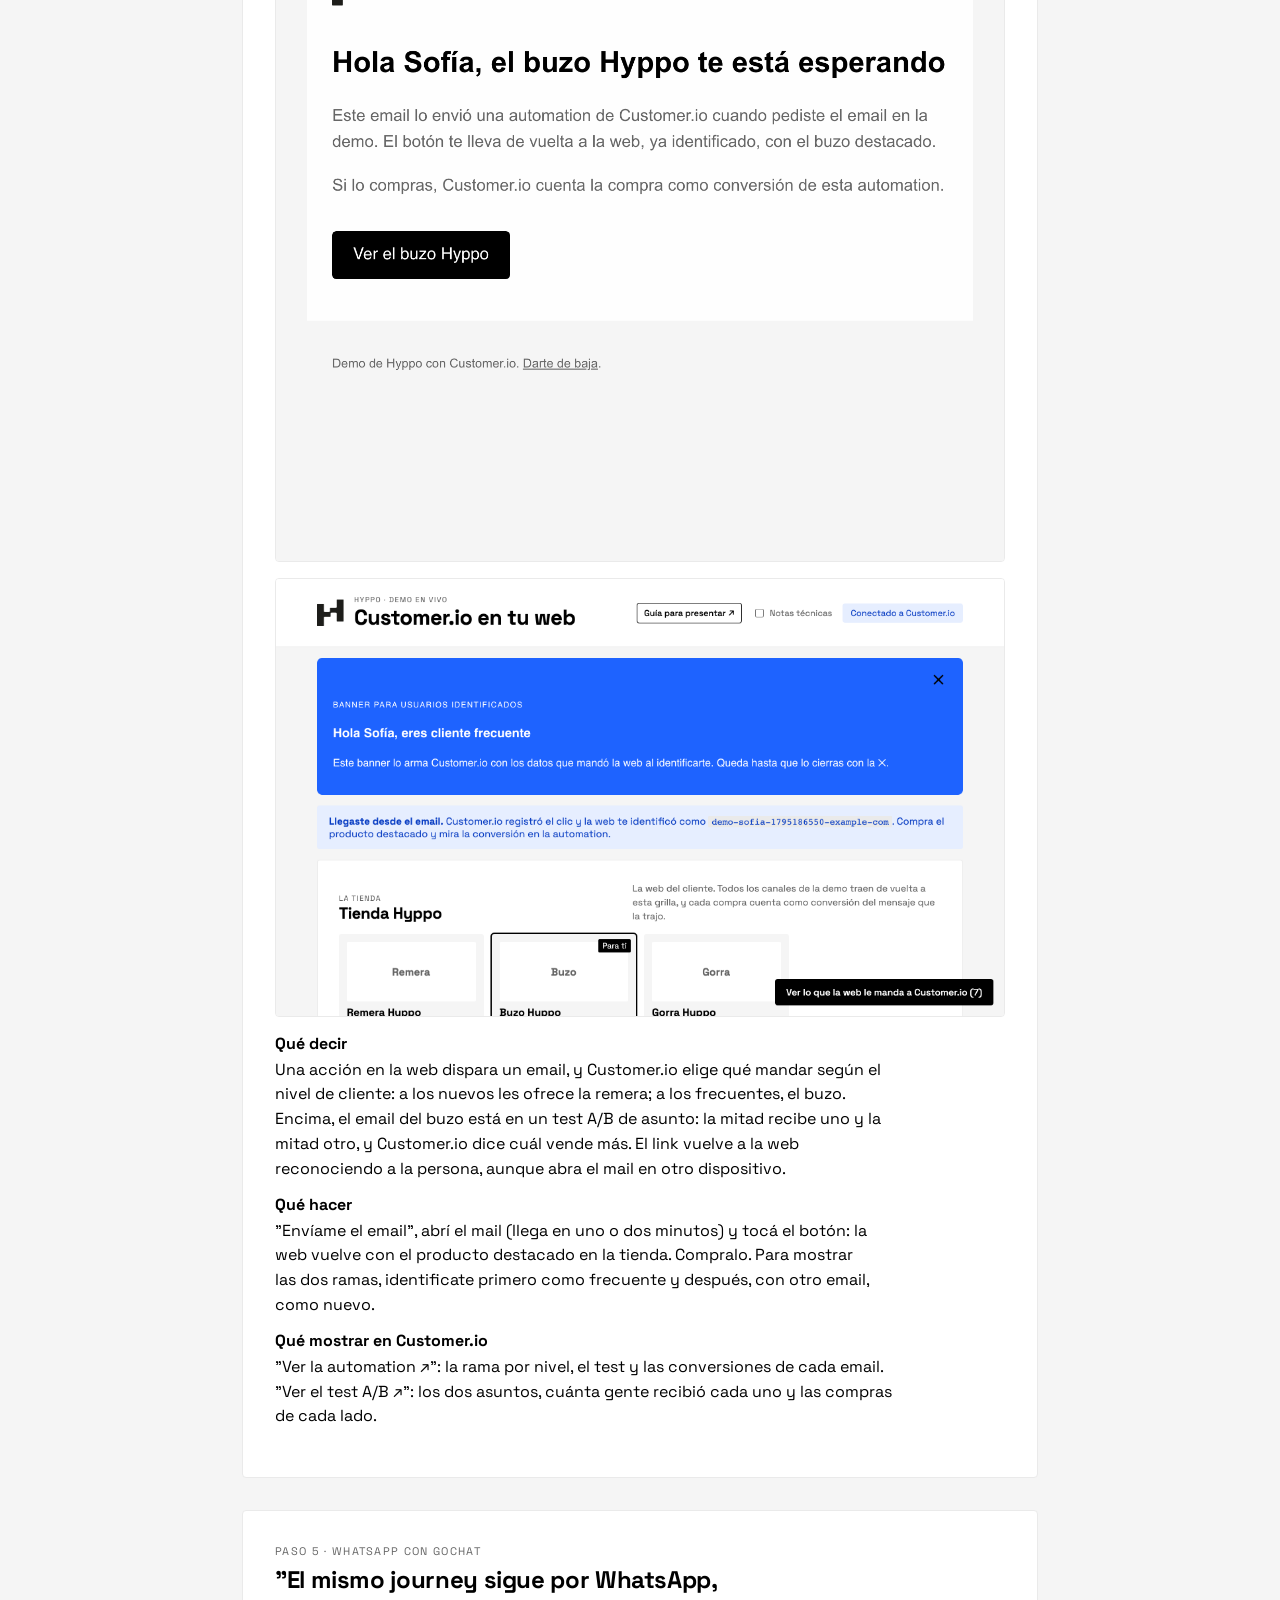
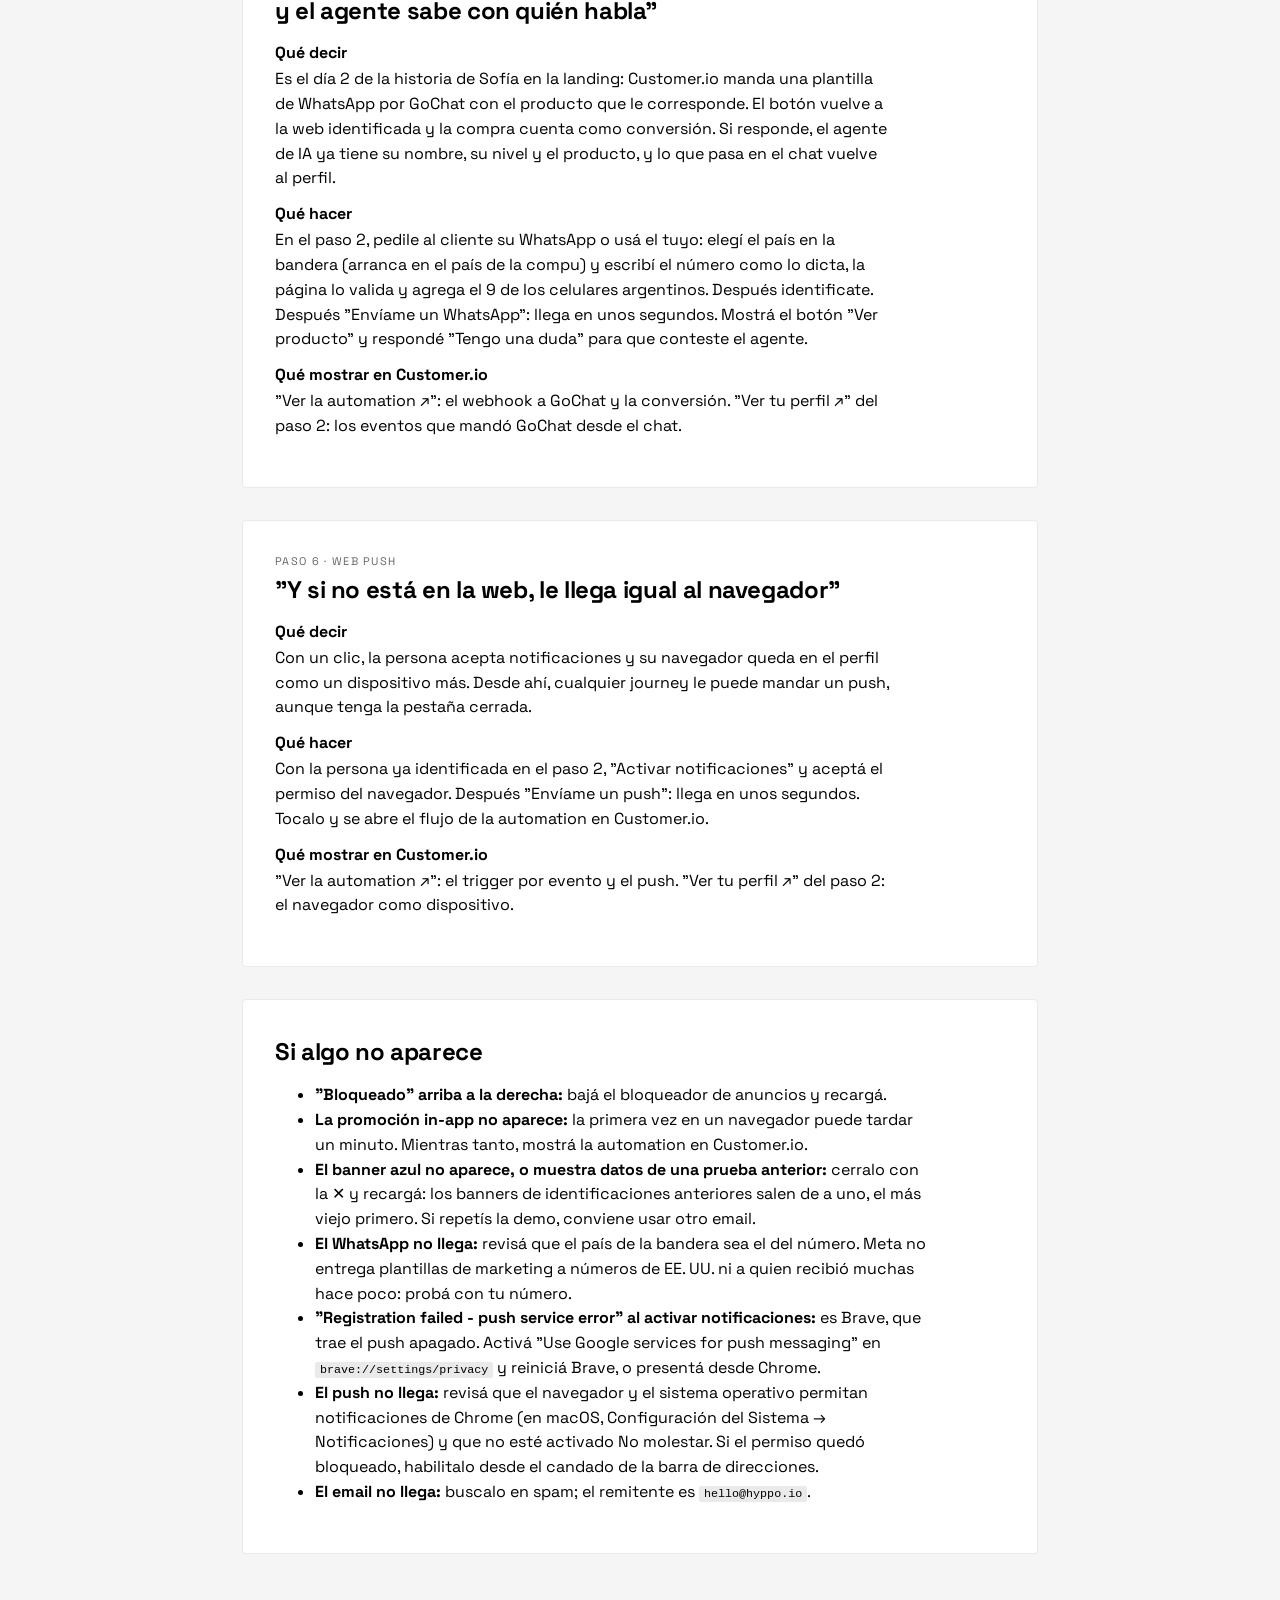
==== commit f64f50af: "docs(guia): la tienda, capturas nuevas y textos alineados con la demo Co-Authored-By: Claude Opus 5." ====
--- a/guia.html
+++ b/guia.html
@@ -35,6 +35,19 @@
     </section>
 
     <section class="card">
+      <p class="caps">Antes del paso 1 · La tienda</p>
+      <h2>"Esta es tu web; ahora mirá lo que hace Customer.io con ella"</h2>
+      <dl>
+        <dt>Qué decir</dt>
+        <dd>Arriba de los pasos está la tienda: remera, buzo y gorra. Todos los canales de la demo (el in-app, el email, el WhatsApp) traen a la persona de vuelta acá, y cada compra cuenta como conversión del mensaje que la trajo.</dd>
+        <dt>Carrito abandonado</dt>
+        <dd>Ya identificado (paso 2), tocá "Al carrito" en el buzo y seguí con la demo: al minuto llega el email "Buzo Hyppo sigue en tu carrito". Para mostrar la salida, agregá la remera y comprala antes de que pase el minuto: en la automation se ve que la persona salió por conversión y el email no salió. La frase: "se frena solo si compra".</dd>
+        <dt>Qué mostrar en Customer.io</dt>
+        <dd>"Ver el carrito abandonado ↗": la espera de 1 minuto, el email y la salida por compra.</dd>
+      </dl>
+    </section>
+
+    <section class="card">
       <p class="caps">Paso 1 · Visitante anónimo</p>
       <h2>"Customer.io te reconoce antes de saber quién sos"</h2>
       <figure><img src="assets/guia/1-anonimo.png" alt="Banner naranja para visitantes anónimos arriba de la demo"></figure>
@@ -42,7 +55,7 @@
         <dt>Qué decir</dt>
         <dd>Apenas alguien entra a la web, Customer.io le asigna un ID anónimo y ya puede mostrarle mensajes. Este banner lo ve cualquier visitante, sin login.</dd>
         <dt>Qué hacer</dt>
-        <dd>Señalá el banner naranja. Para mostrar lo técnico, abrí el panel con el botón de abajo a la derecha: el page view ya salió. Arranca minimizado y se cierra con el "—".</dd>
+        <dd>Señalá el banner naranja. Para mostrar lo técnico, abrí el panel con el botón de abajo a la derecha: el page view ya salió. Arranca minimizado y se cierra con el "—". Con el panel minimizado, cada evento aparece unos segundos como aviso a la derecha, y cada botón muestra si se envió.</dd>
         <dt>Qué mostrar en Customer.io</dt>
         <dd>"Ver el banner anónimo ↗": el broadcast, sus vistas y su conversión (que el visitante se identifique).</dd>
       </dl>
@@ -64,7 +77,9 @@
 
     <section class="card">
       <p class="caps">Paso 3 · In-app</p>
-      <h2>"Apenas sabe quién eres, te ofrece lo tuyo"</h2>
+      <h2>"Apenas sabe quién es, le ofrece lo suyo"</h2>
+      <figure><img src="assets/guia/3-inapp.png" alt="Modal in-app con la promoción para cliente frecuente: 20% en el buzo con el código VUELVE20"></figure>
+      <figure><img src="assets/guia/3-landing.png" alt="La tienda al volver desde el modal, con el buzo destacado y el precio con el cupón aplicado"></figure>
       <dl>
         <dt>Qué decir</dt>
         <dd>El mismo registro que cambió el banner dispara un mensaje dentro de la web con una promoción para su nivel: a los nuevos, 15% en la remera; a los frecuentes, 20% en el buzo y envío gratis. Es un solo mensaje que se arma con los datos del cliente, sin tocar código, y la compra que trae cuenta como conversión.</dd>
@@ -84,10 +99,9 @@
         <dt>Qué decir</dt>
         <dd>Una acción en la web dispara un email, y Customer.io elige qué mandar según el nivel de cliente: a los nuevos les ofrece la remera; a los frecuentes, el buzo. Encima, el email del buzo está en un test A/B de asunto: la mitad recibe uno y la mitad otro, y Customer.io dice cuál vende más. El link vuelve a la web reconociendo a la persona, aunque abra el mail en otro dispositivo.</dd>
         <dt>Qué hacer</dt>
-        <dd>"Envíame el email", abrí el mail (llega en uno o dos minutos), tocá el botón y comprá el producto destacado. Para mostrar las dos ramas, identificate primero como frecuente y después, con otro email, como nuevo.</dd>
-        <dd><strong>Carrito abandonado:</strong> tocá "Al carrito" en el buzo y seguí con el paso 5; al minuto llega el email "Buzo Hyppo sigue en tu carrito". Para mostrar la salida, agregá la remera y comprala antes de que pase el minuto: en la automation se ve que la persona salió por conversión y el email no salió. La frase: "se frena solo si compra".</dd>
+        <dd>"Envíame el email", abrí el mail (llega en uno o dos minutos) y tocá el botón: la web vuelve con el producto destacado en la tienda. Compralo. Para mostrar las dos ramas, identificate primero como frecuente y después, con otro email, como nuevo.</dd>
         <dt>Qué mostrar en Customer.io</dt>
-        <dd>"Ver la automation ↗": la rama por nivel, el test y las conversiones de cada email. "Ver el test A/B ↗": los dos asuntos, cuánta gente recibió cada uno y las compras de cada lado. "Ver el carrito abandonado ↗": la espera de 1 minuto, el email y la salida por compra.</dd>
+        <dd>"Ver la automation ↗": la rama por nivel, el test y las conversiones de cada email. "Ver el test A/B ↗": los dos asuntos, cuánta gente recibió cada uno y las compras de cada lado.</dd>
       </dl>
     </section>
 
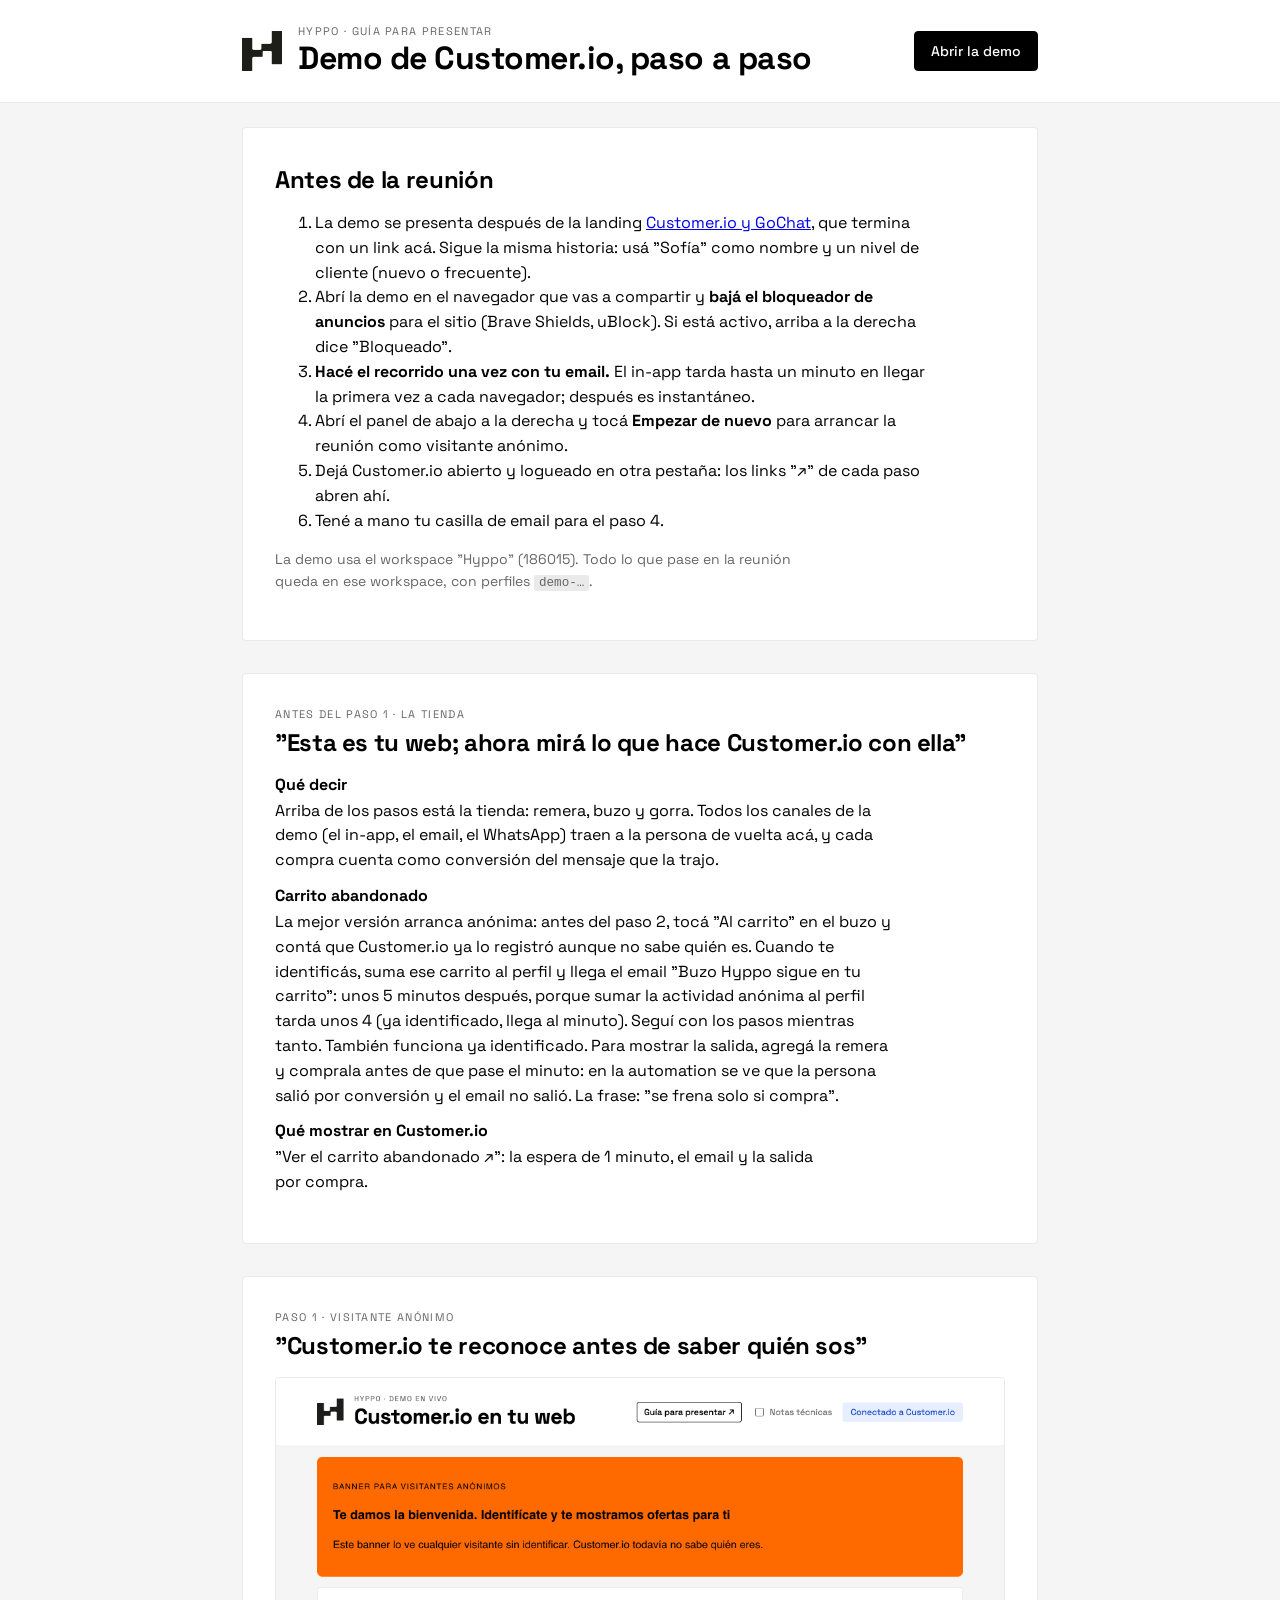
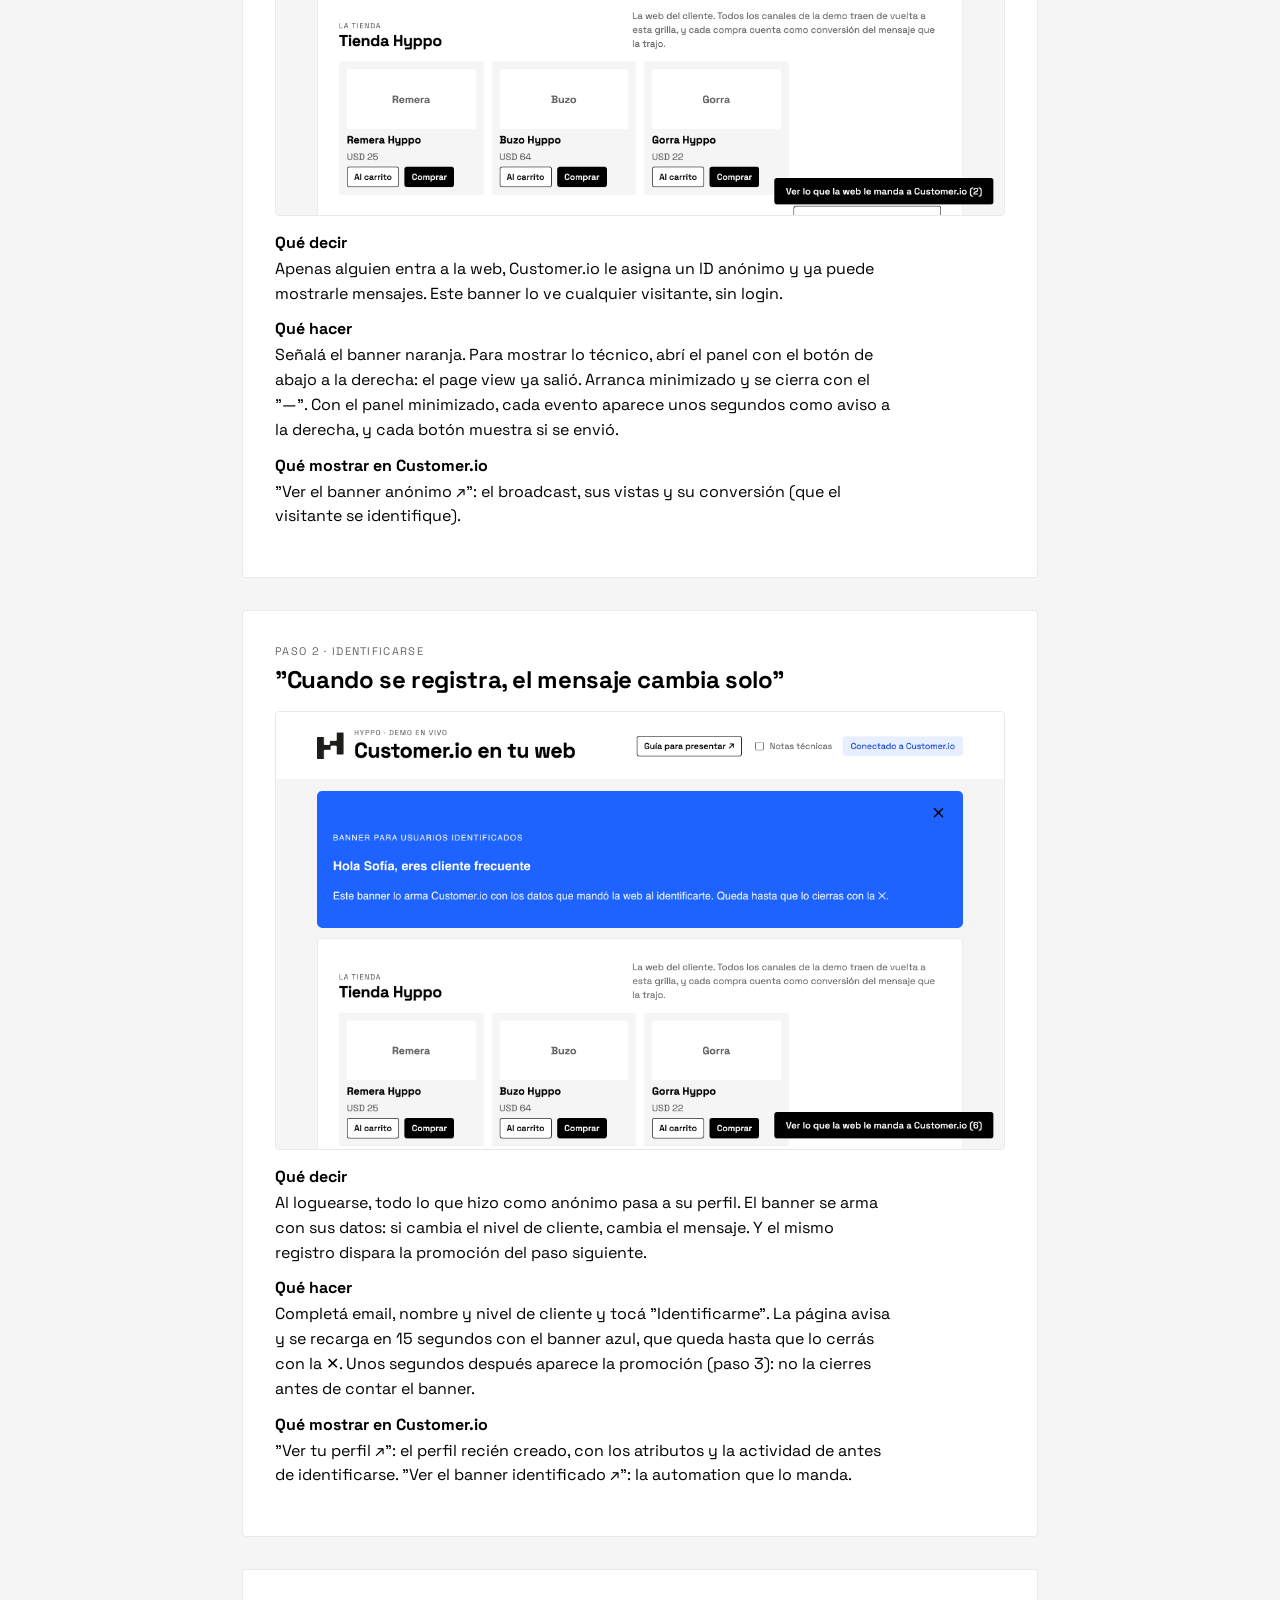
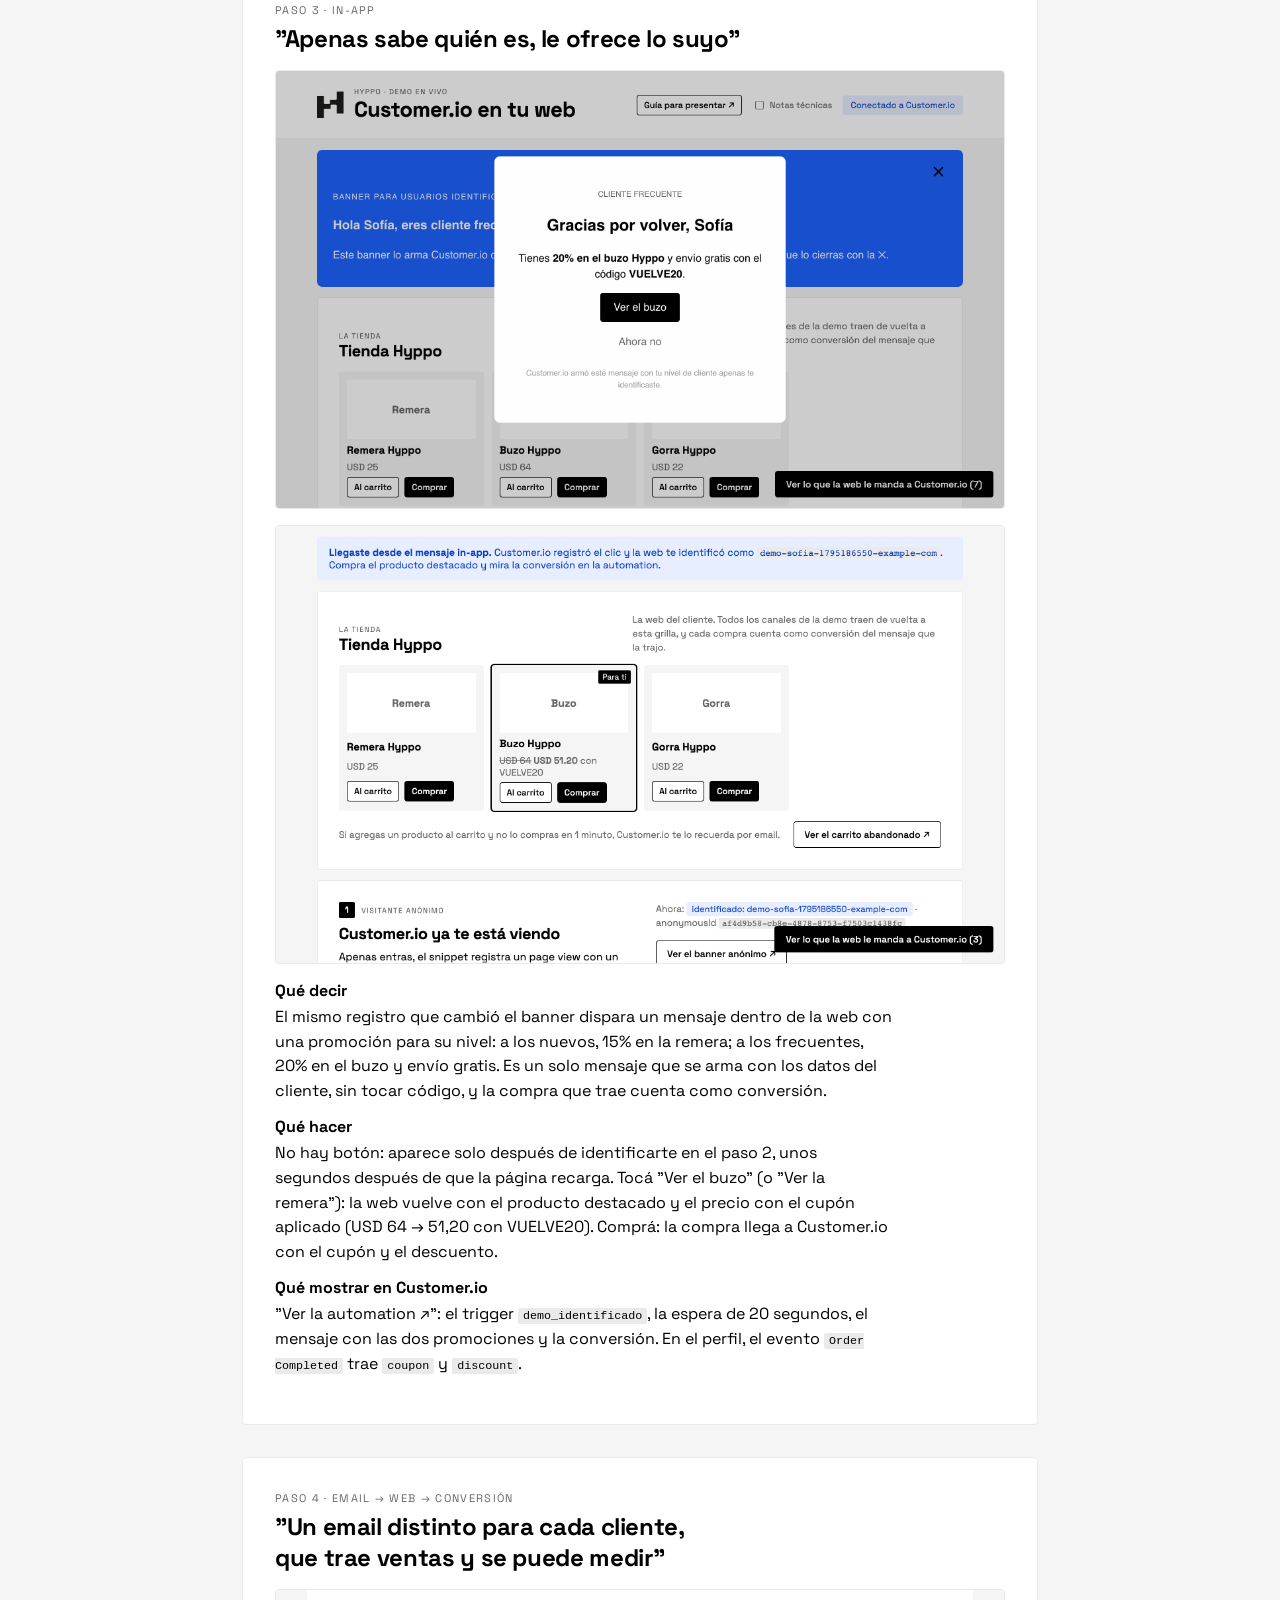
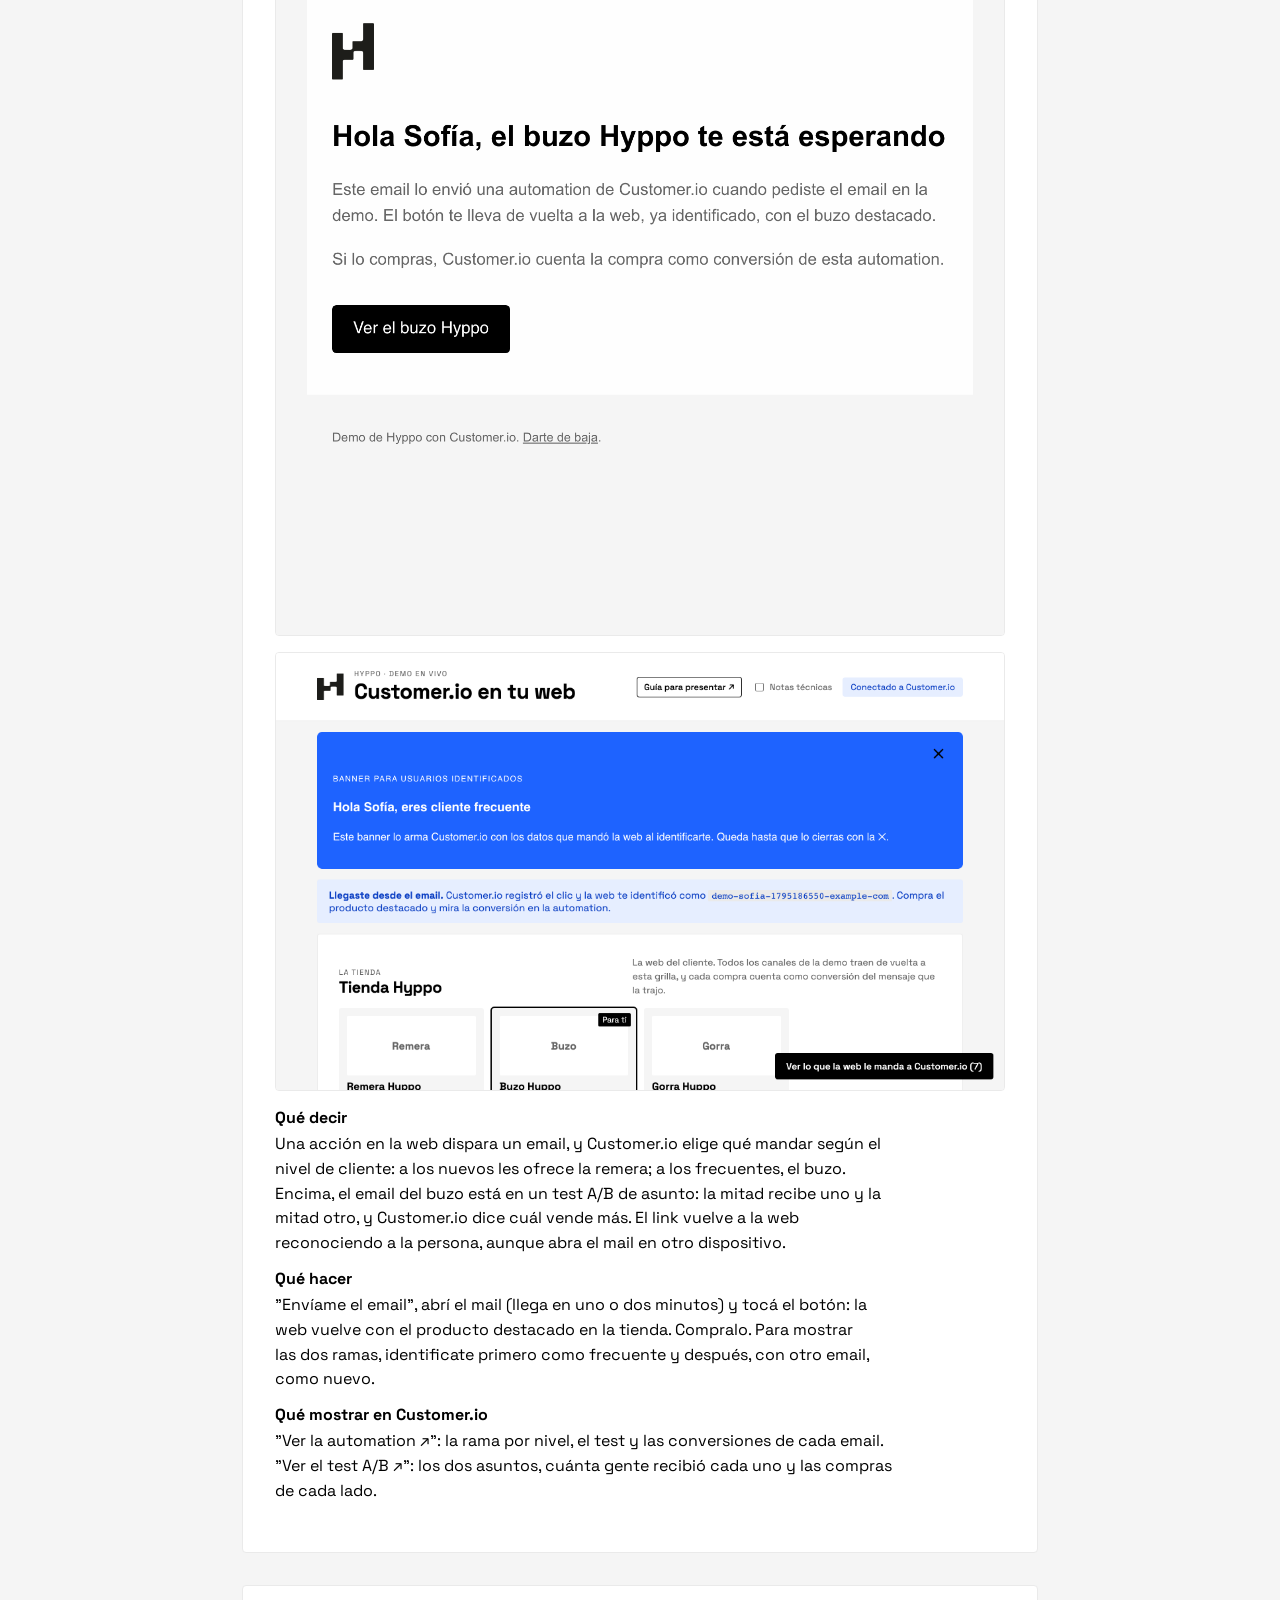
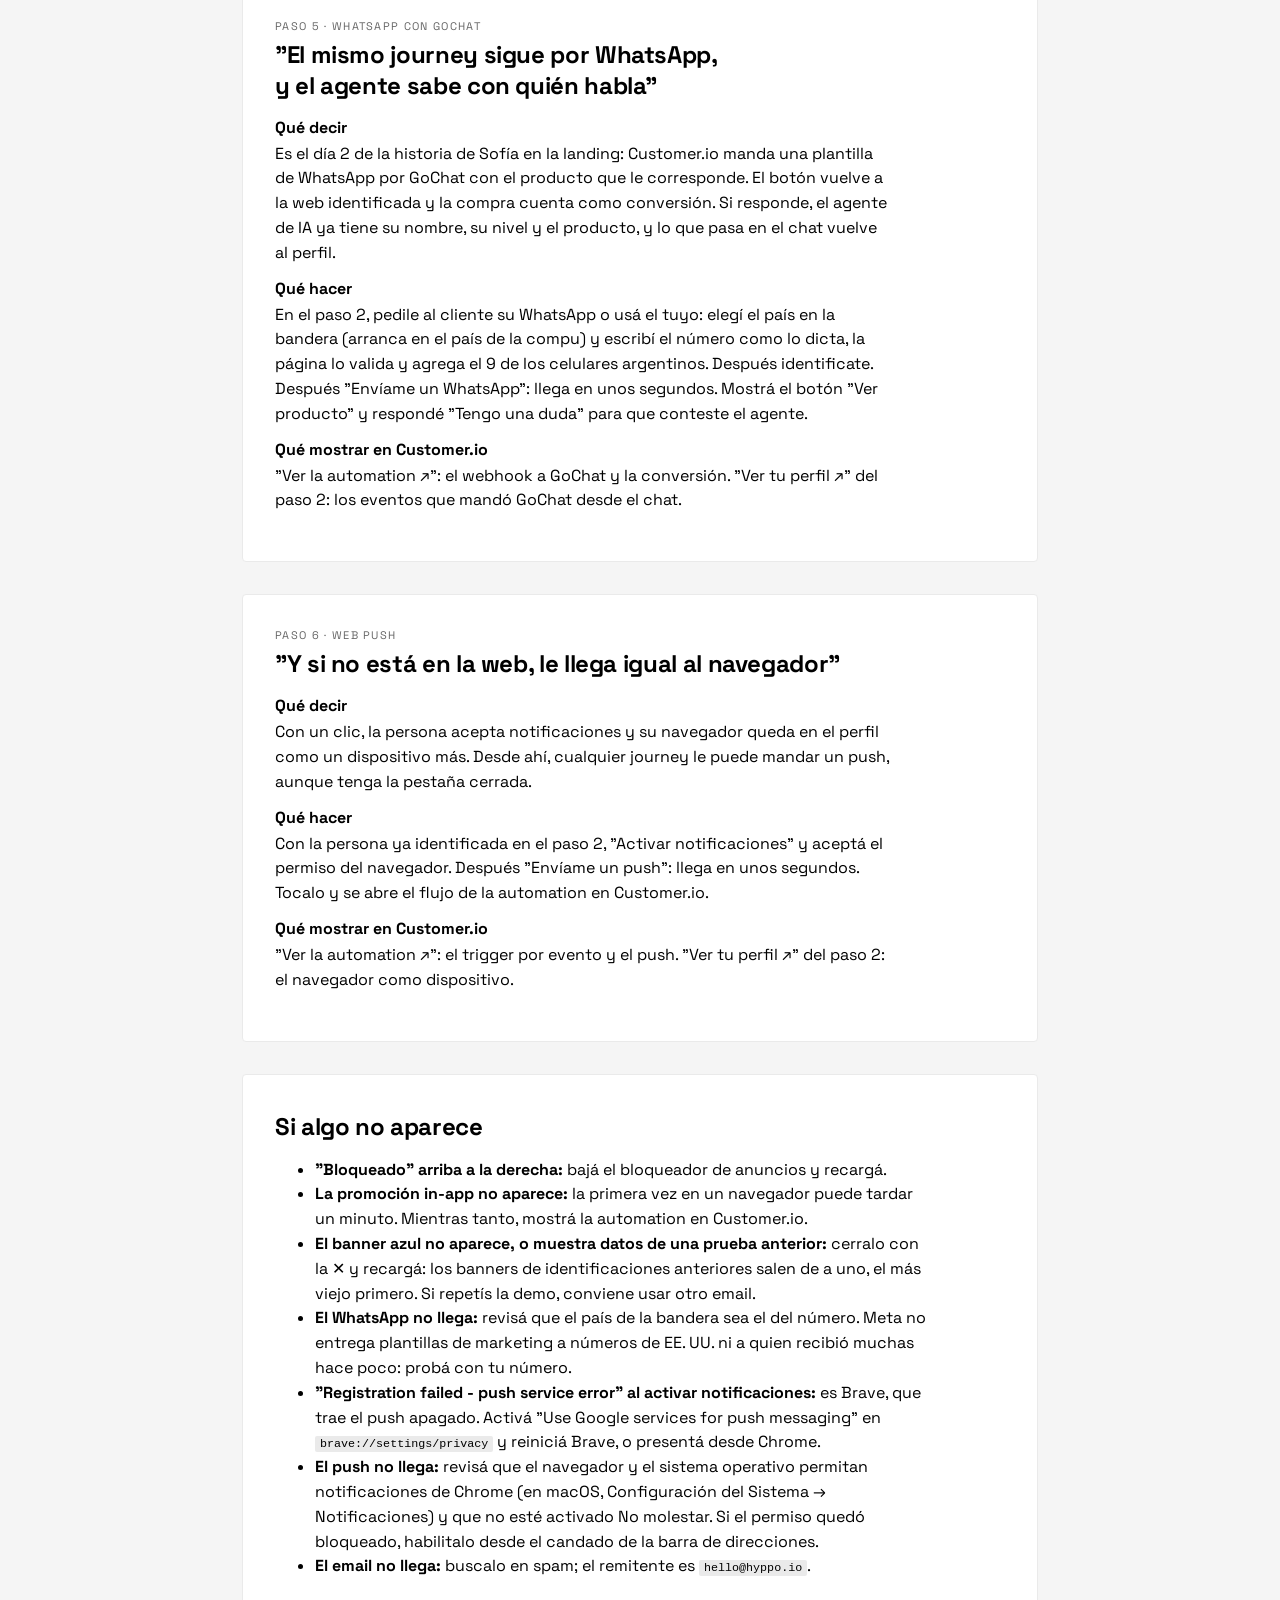
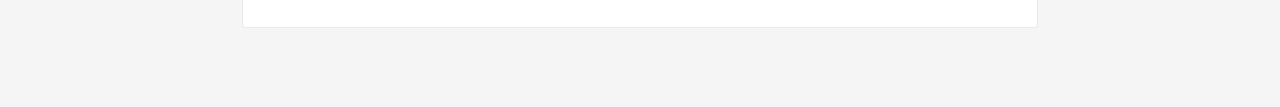
==== commit 1a383758: "Carrito abandonado también anónimo: el Product Added se suma al perfil al identificarse Co-Authored-" ====
--- a/guia.html
+++ b/guia.html
@@ -41,7 +41,7 @@
         <dt>Qué decir</dt>
         <dd>Arriba de los pasos está la tienda: remera, buzo y gorra. Todos los canales de la demo (el in-app, el email, el WhatsApp) traen a la persona de vuelta acá, y cada compra cuenta como conversión del mensaje que la trajo.</dd>
         <dt>Carrito abandonado</dt>
-        <dd>Ya identificado (paso 2), tocá "Al carrito" en el buzo y seguí con la demo: al minuto llega el email "Buzo Hyppo sigue en tu carrito". Para mostrar la salida, agregá la remera y comprala antes de que pase el minuto: en la automation se ve que la persona salió por conversión y el email no salió. La frase: "se frena solo si compra".</dd>
+        <dd>La mejor versión arranca anónima: antes del paso 2, tocá "Al carrito" en el buzo y contá que Customer.io ya lo registró aunque no sabe quién es. Cuando te identificás, suma ese carrito al perfil y llega el email "Buzo Hyppo sigue en tu carrito": unos 5 minutos después, porque sumar la actividad anónima al perfil tarda unos 4 (ya identificado, llega al minuto). Seguí con los pasos mientras tanto. También funciona ya identificado. Para mostrar la salida, agregá la remera y comprala antes de que pase el minuto: en la automation se ve que la persona salió por conversión y el email no salió. La frase: "se frena solo si compra".</dd>
         <dt>Qué mostrar en Customer.io</dt>
         <dd>"Ver el carrito abandonado ↗": la espera de 1 minuto, el email y la salida por compra.</dd>
       </dl>
@@ -50,7 +50,7 @@
     <section class="card">
       <p class="caps">Paso 1 · Visitante anónimo</p>
       <h2>"Customer.io te reconoce antes de saber quién sos"</h2>
-      <figure><img src="assets/guia/1-anonimo.png" alt="Banner naranja para visitantes anónimos arriba de la demo"></figure>
+      <figure><img src="assets/guia/1-anonimo.png?v=2" alt="Banner naranja para visitantes anónimos arriba de la demo"></figure>
       <dl>
         <dt>Qué decir</dt>
         <dd>Apenas alguien entra a la web, Customer.io le asigna un ID anónimo y ya puede mostrarle mensajes. Este banner lo ve cualquier visitante, sin login.</dd>
@@ -64,7 +64,7 @@
     <section class="card">
       <p class="caps">Paso 2 · Identificarse</p>
       <h2>"Cuando se registra, el mensaje cambia solo"</h2>
-      <figure><img src="assets/guia/2-identificado.png" alt="Banner azul con el nombre y el nivel de cliente de la persona identificada"></figure>
+      <figure><img src="assets/guia/2-identificado.png?v=2" alt="Banner azul con el nombre y el nivel de cliente de la persona identificada"></figure>
       <dl>
         <dt>Qué decir</dt>
         <dd>Al loguearse, todo lo que hizo como anónimo pasa a su perfil. El banner se arma con sus datos: si cambia el nivel de cliente, cambia el mensaje. Y el mismo registro dispara la promoción del paso siguiente.</dd>
@@ -78,8 +78,8 @@
     <section class="card">
       <p class="caps">Paso 3 · In-app</p>
       <h2>"Apenas sabe quién es, le ofrece lo suyo"</h2>
-      <figure><img src="assets/guia/3-inapp.png" alt="Modal in-app con la promoción para cliente frecuente: 20% en el buzo con el código VUELVE20"></figure>
-      <figure><img src="assets/guia/3-landing.png" alt="La tienda al volver desde el modal, con el buzo destacado y el precio con el cupón aplicado"></figure>
+      <figure><img src="assets/guia/3-inapp.png?v=2" alt="Modal in-app con la promoción para cliente frecuente: 20% en el buzo con el código VUELVE20"></figure>
+      <figure><img src="assets/guia/3-landing.png?v=2" alt="La tienda al volver desde el modal, con el buzo destacado y el precio con el cupón aplicado"></figure>
       <dl>
         <dt>Qué decir</dt>
         <dd>El mismo registro que cambió el banner dispara un mensaje dentro de la web con una promoción para su nivel: a los nuevos, 15% en la remera; a los frecuentes, 20% en el buzo y envío gratis. Es un solo mensaje que se arma con los datos del cliente, sin tocar código, y la compra que trae cuenta como conversión.</dd>
@@ -93,8 +93,8 @@
     <section class="card">
       <p class="caps">Paso 4 · Email → web → conversión</p>
       <h2>"Un email distinto para cada cliente, que trae ventas y se puede medir"</h2>
-      <figure><img src="assets/guia/4-email.png" alt="El email de la demo con el botón Ver el buzo Hyppo"></figure>
-      <figure><img src="assets/guia/4-landing.png" alt="La demo al volver desde el email, con el producto destacado"></figure>
+      <figure><img src="assets/guia/4-email.png?v=2" alt="El email de la demo con el botón Ver el buzo Hyppo"></figure>
+      <figure><img src="assets/guia/4-landing.png?v=2" alt="La demo al volver desde el email, con el producto destacado"></figure>
       <dl>
         <dt>Qué decir</dt>
         <dd>Una acción en la web dispara un email, y Customer.io elige qué mandar según el nivel de cliente: a los nuevos les ofrece la remera; a los frecuentes, el buzo. Encima, el email del buzo está en un test A/B de asunto: la mitad recibe uno y la mitad otro, y Customer.io dice cuál vende más. El link vuelve a la web reconociendo a la persona, aunque abra el mail en otro dispositivo.</dd>
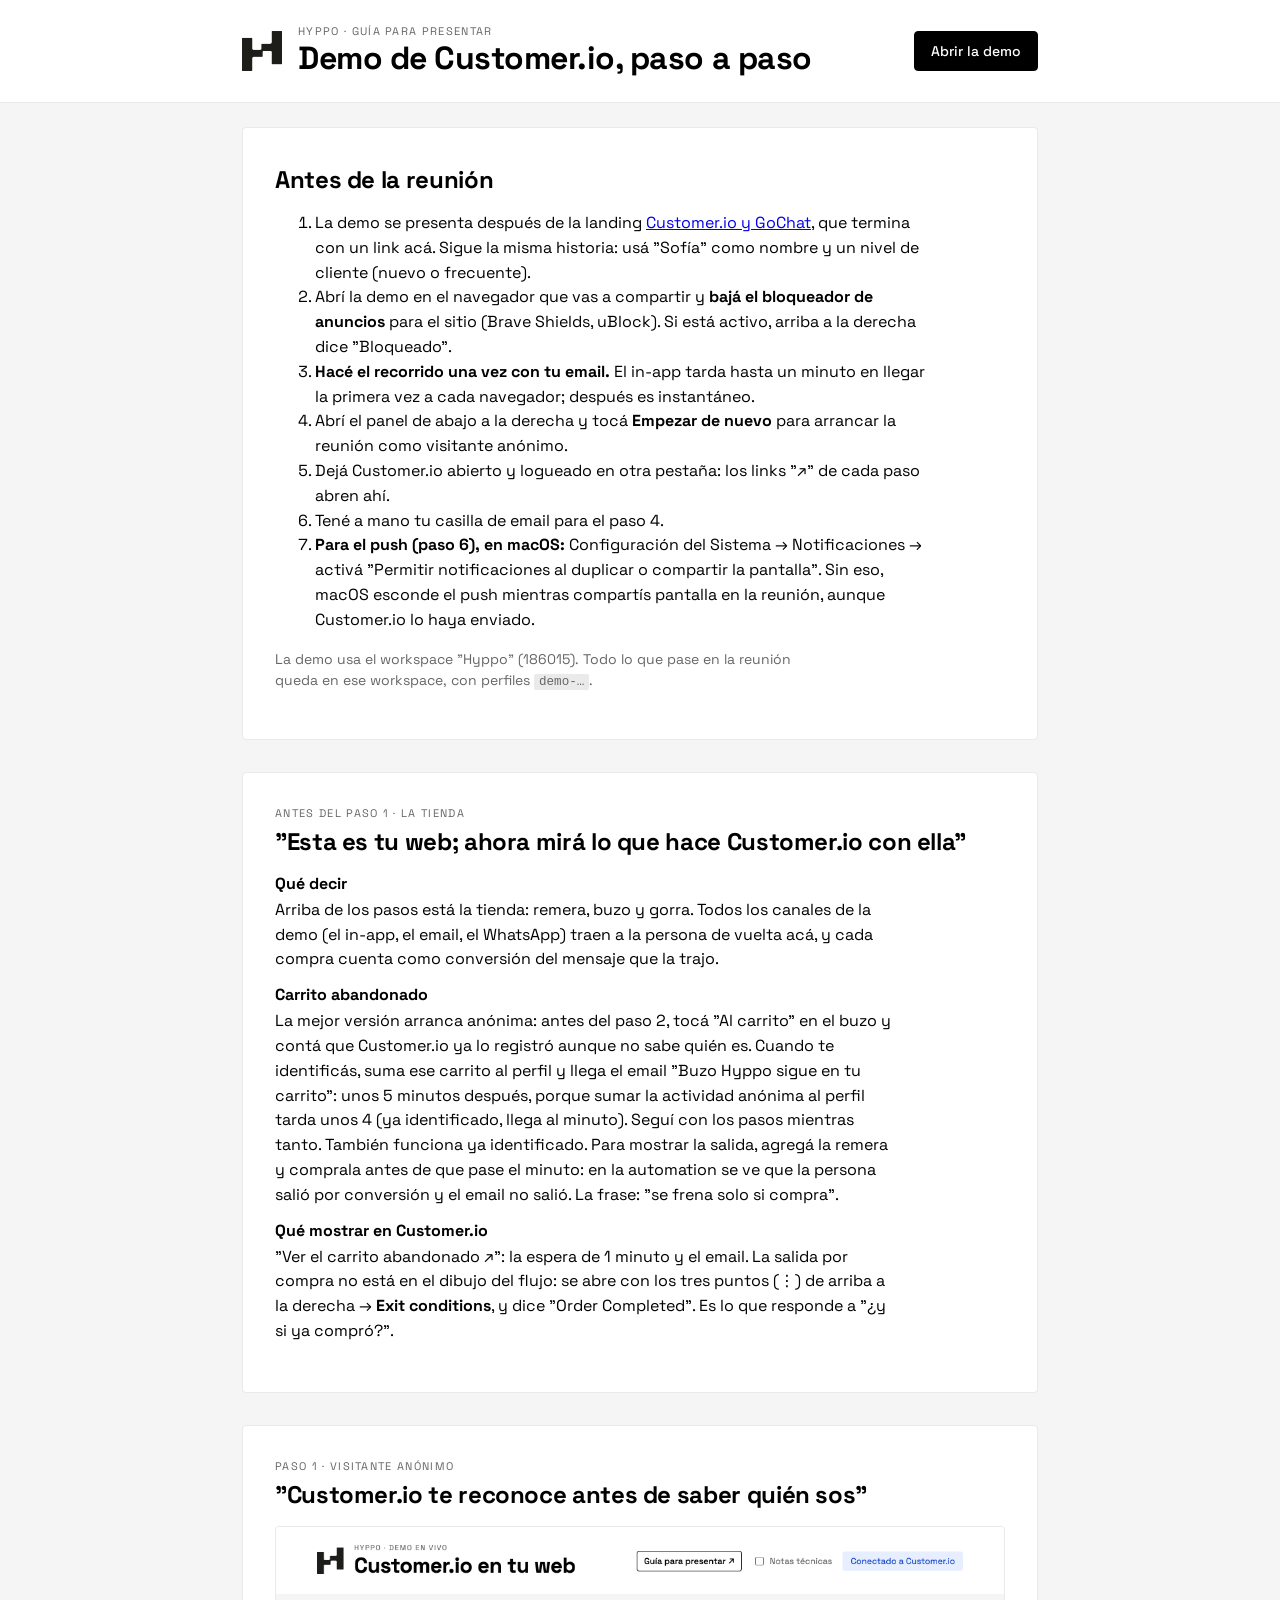
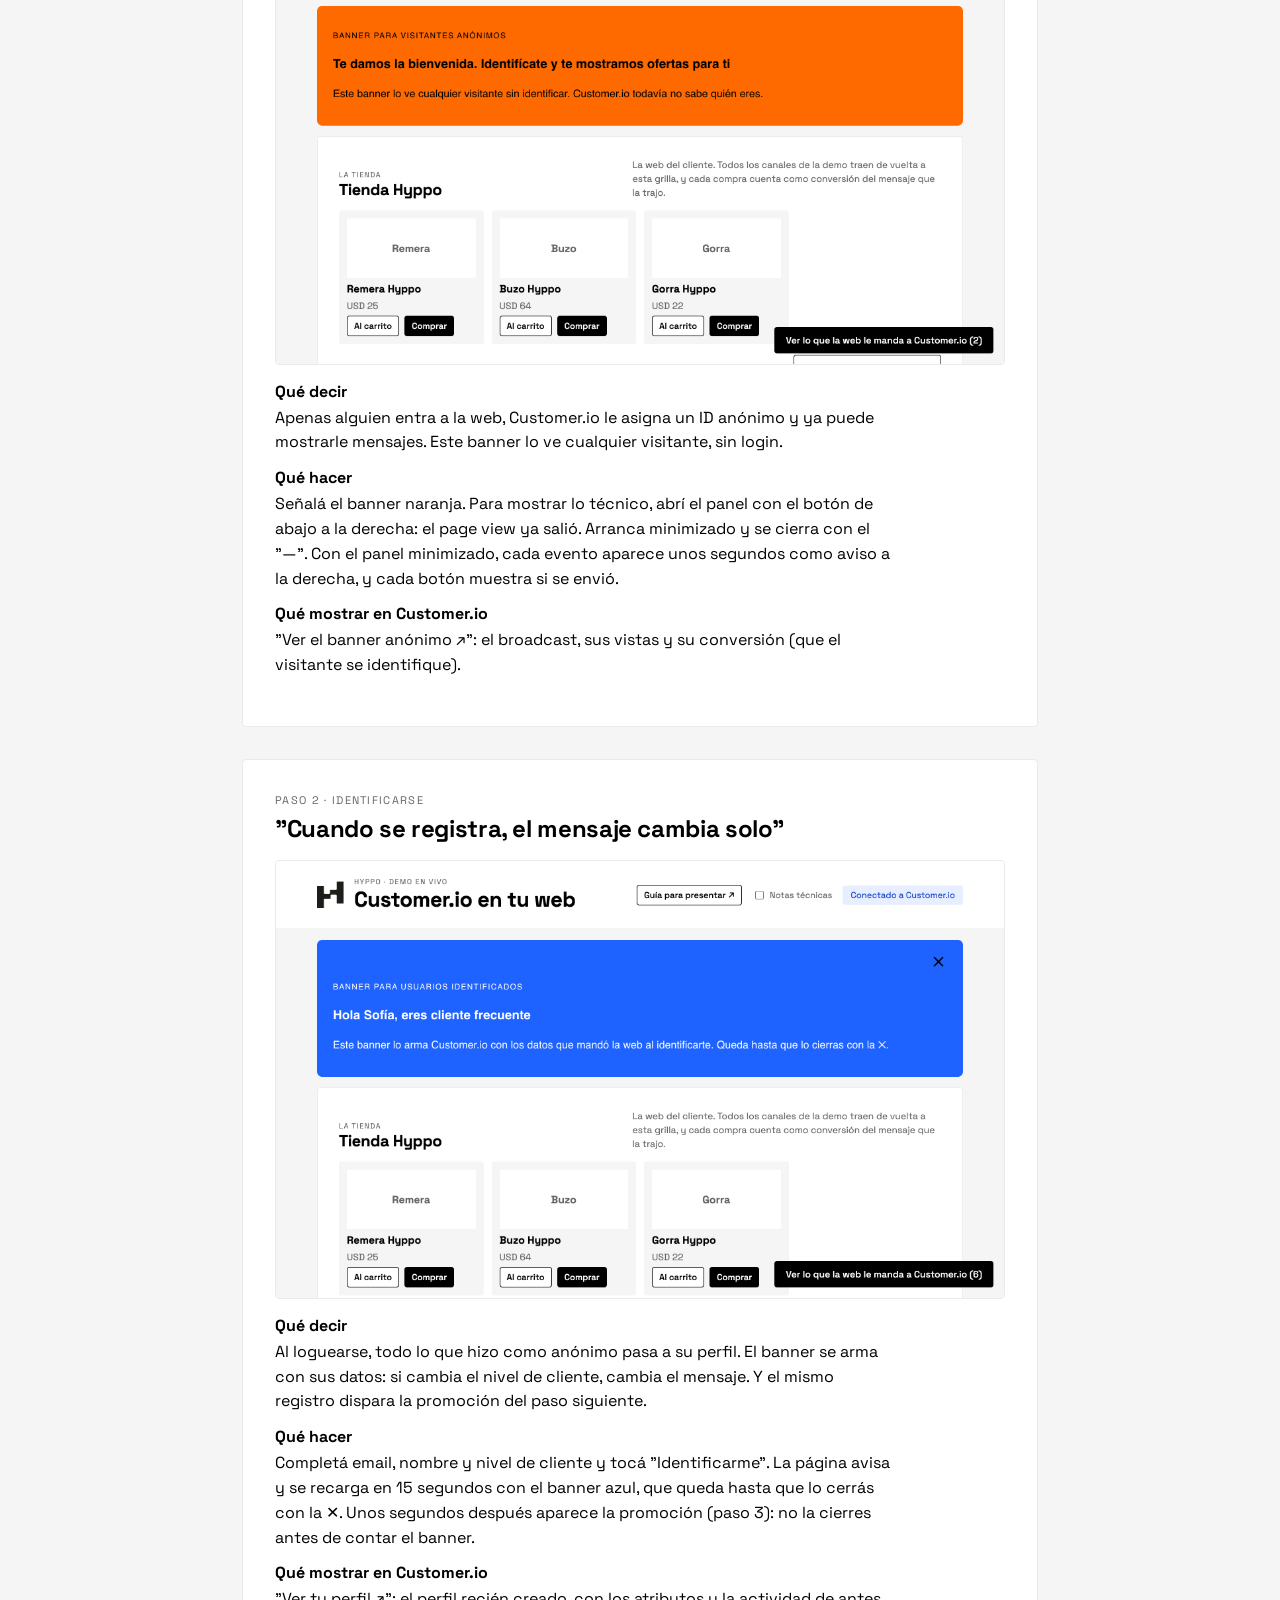
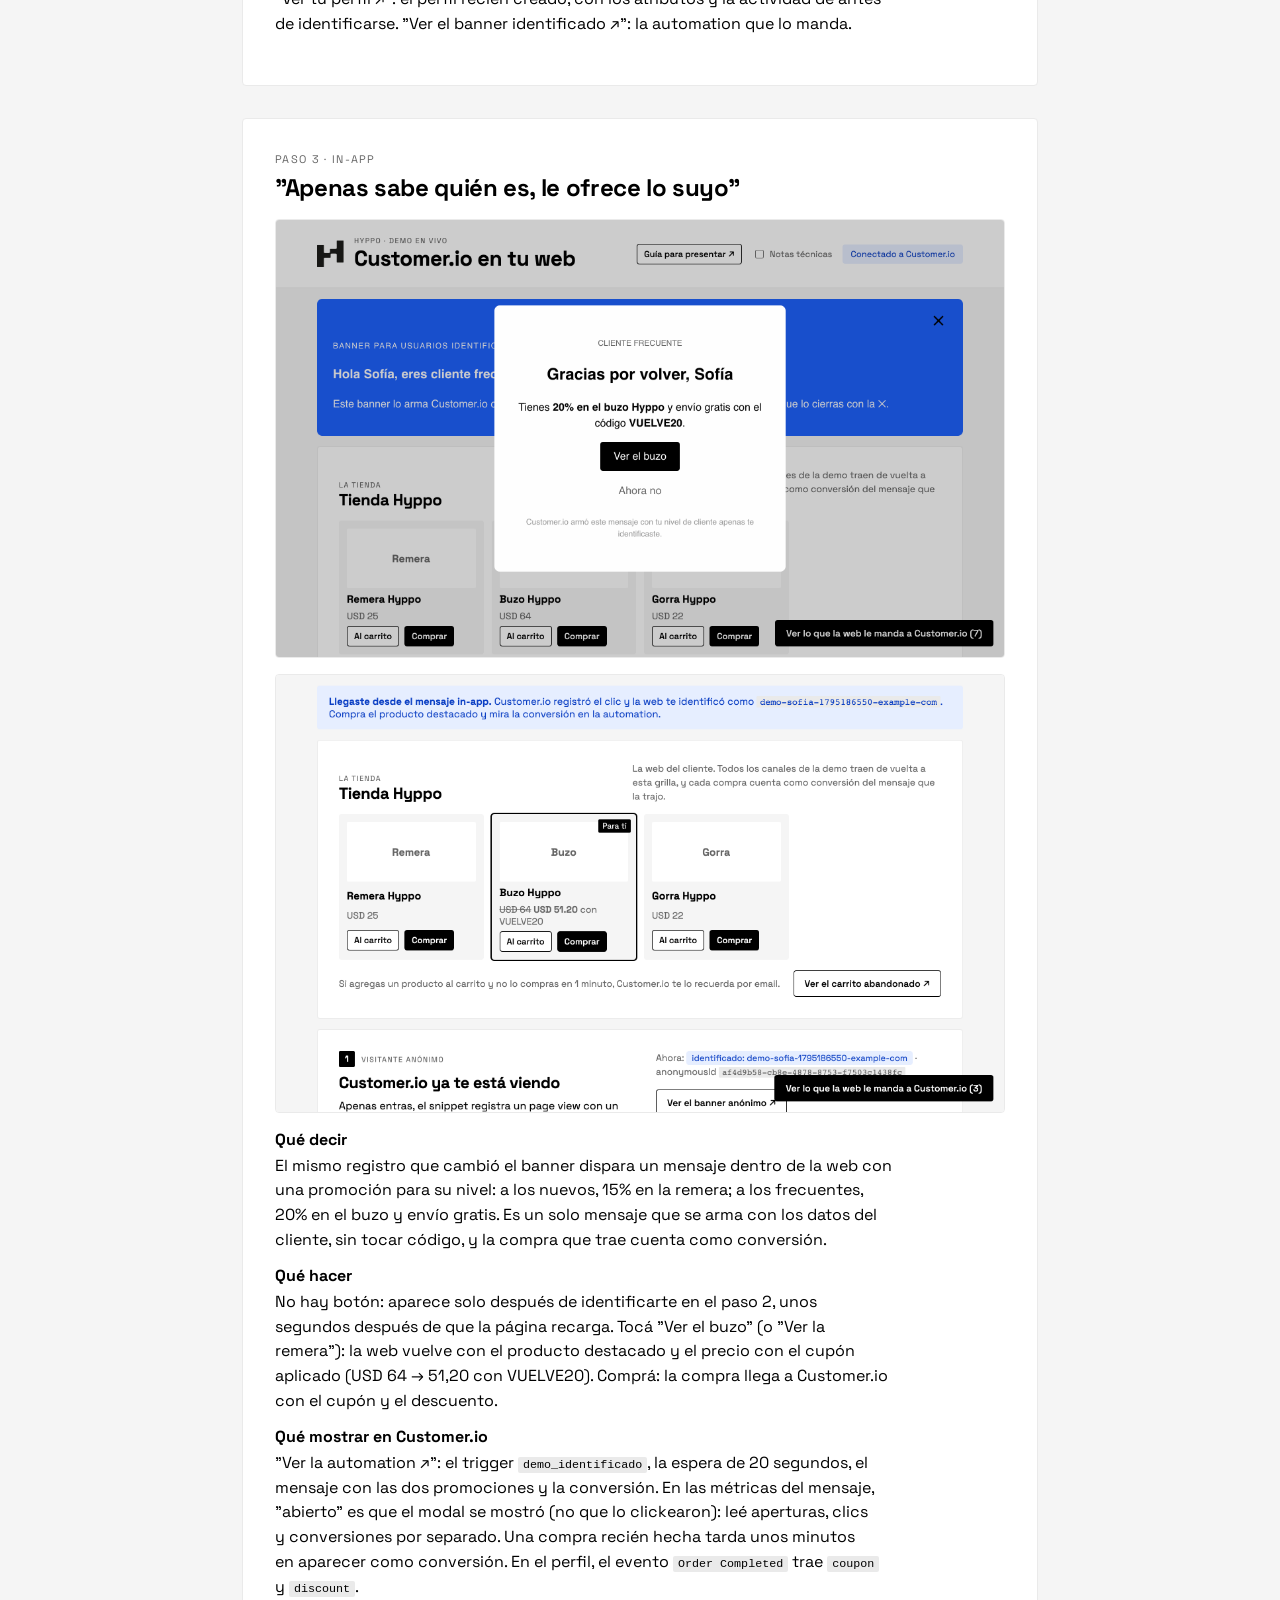
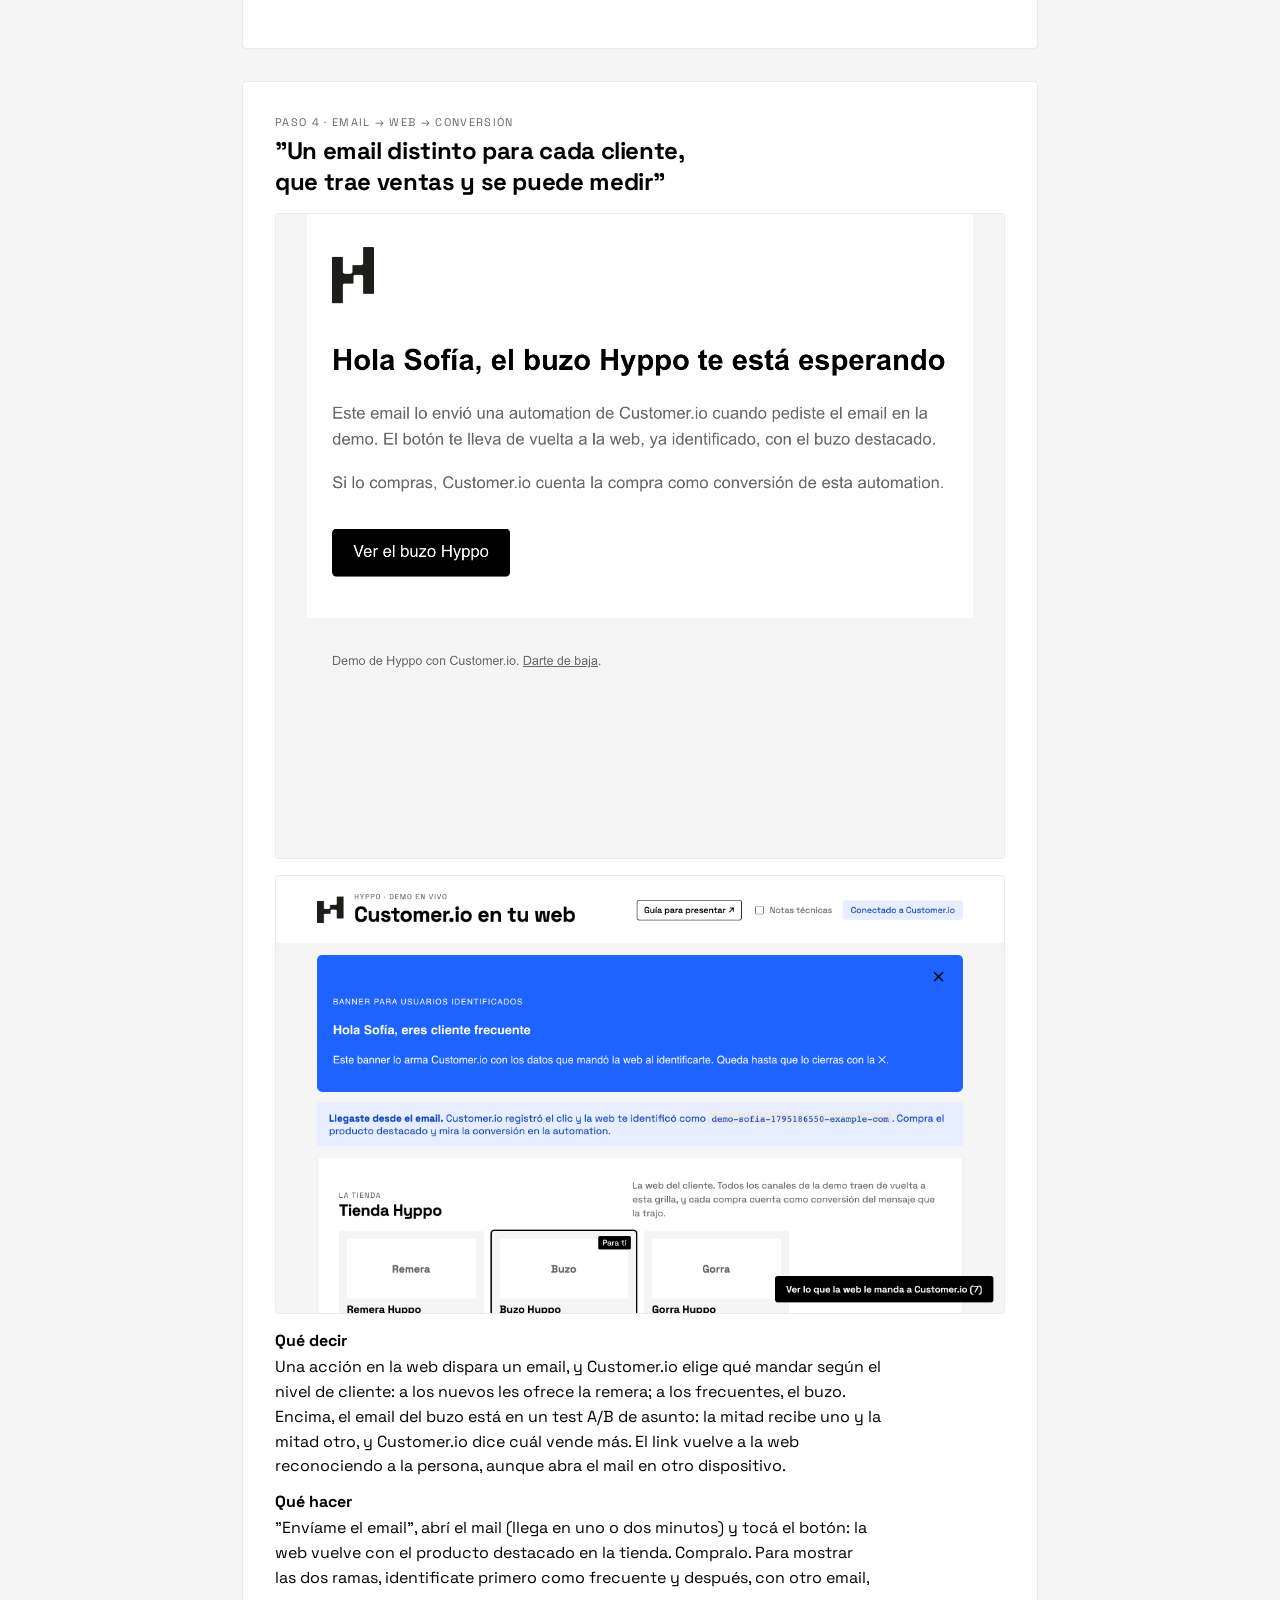
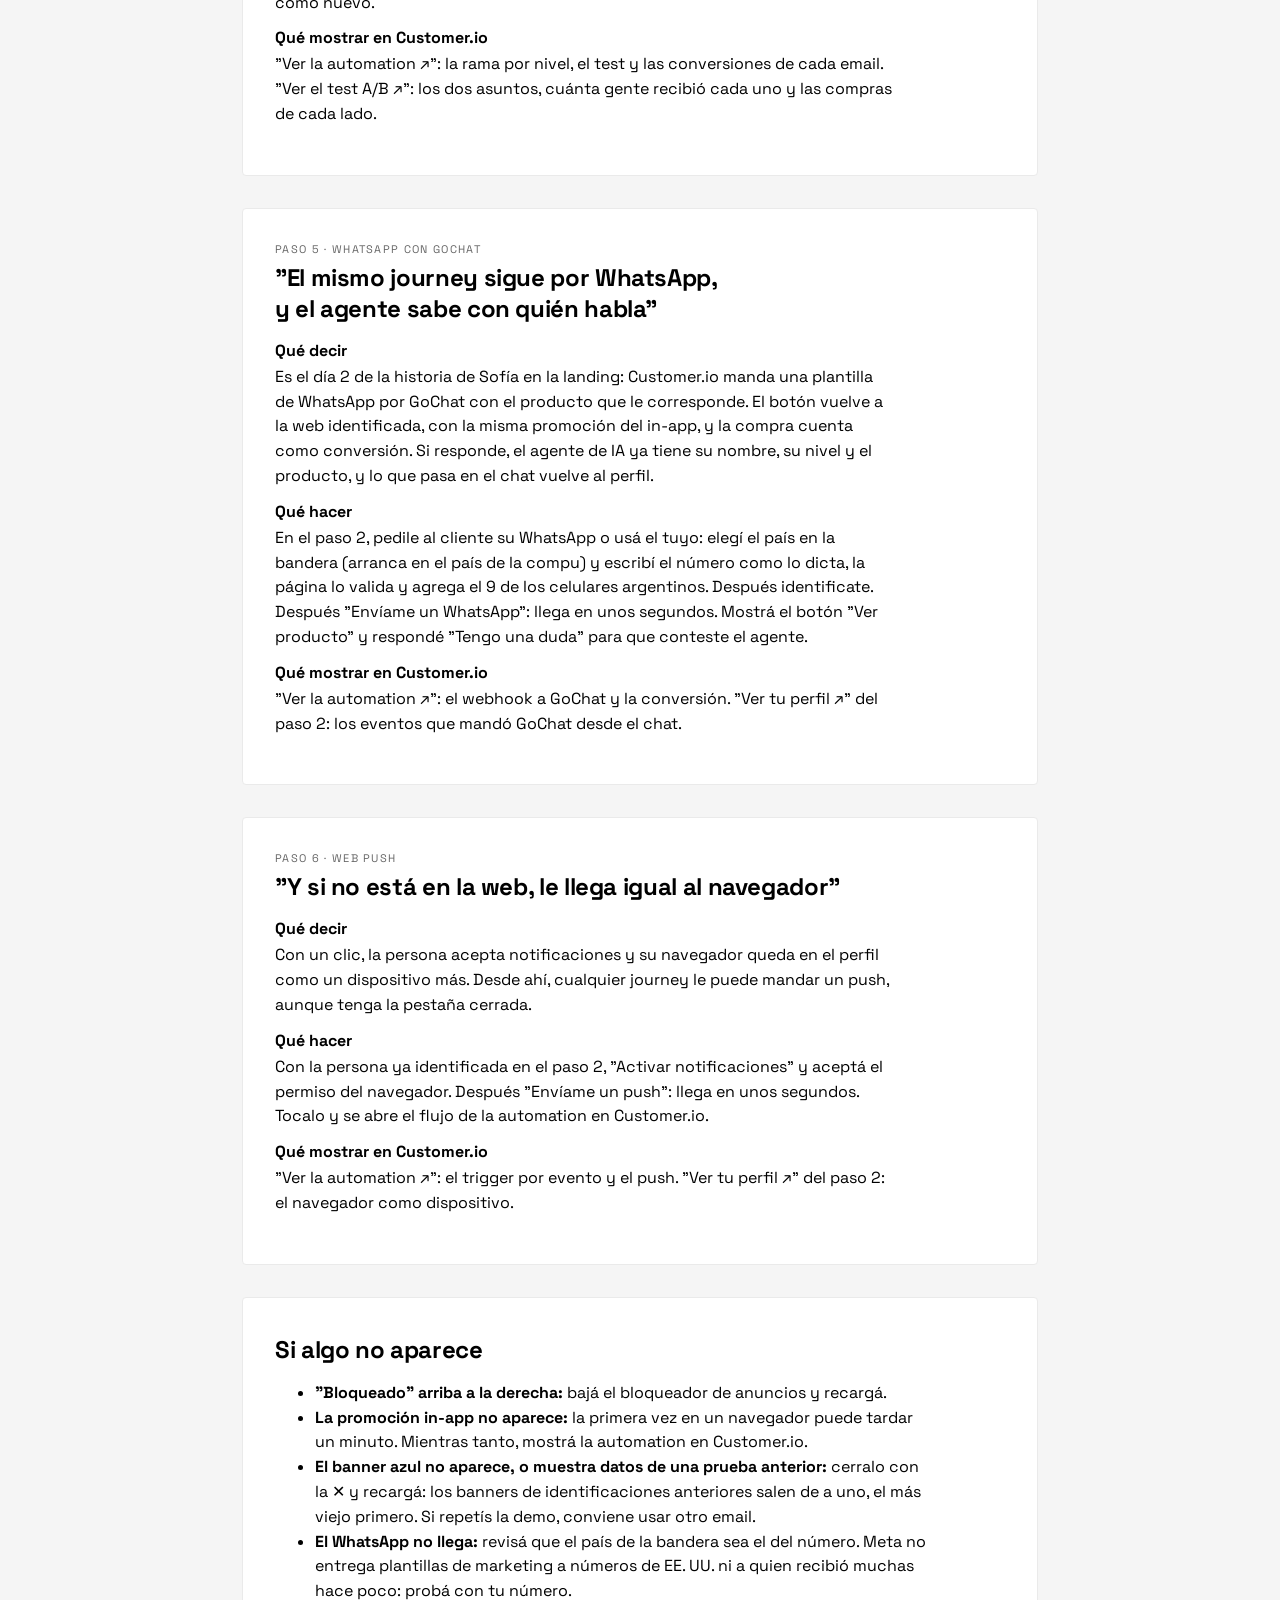
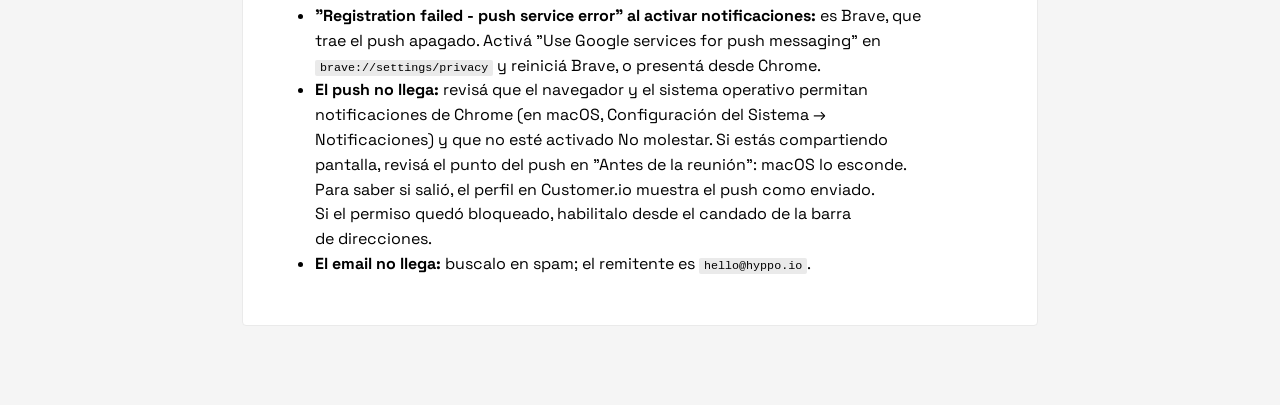
==== commit b068ecf6: "Demo: cupón en el link de WhatsApp, avisos de 10 s y guía post-demo - El track del WhatsApp manda el" ====
--- a/guia.html
+++ b/guia.html
@@ -30,6 +30,7 @@
         <li>Abrí el panel de abajo a la derecha y tocá <strong>Empezar de nuevo</strong> para arrancar la reunión como visitante anónimo.</li>
         <li>Dejá Customer.io abierto y logueado en otra pestaña: los links "↗" de cada paso abren ahí.</li>
         <li>Tené a mano tu casilla de email para el paso 4.</li>
+        <li><strong>Para el push (paso 6), en macOS:</strong> Configuración del Sistema → Notificaciones → activá "Permitir notificaciones al duplicar o compartir la pantalla". Sin eso, macOS esconde el push mientras compartís pantalla en la reunión, aunque Customer.io lo haya enviado.</li>
       </ol>
       <p class="muted">La demo usa el workspace "Hyppo" (186015). Todo lo que pase en la reunión queda en ese workspace, con perfiles <code>demo-…</code>.</p>
     </section>
@@ -43,7 +44,7 @@
         <dt>Carrito abandonado</dt>
         <dd>La mejor versión arranca anónima: antes del paso 2, tocá "Al carrito" en el buzo y contá que Customer.io ya lo registró aunque no sabe quién es. Cuando te identificás, suma ese carrito al perfil y llega el email "Buzo Hyppo sigue en tu carrito": unos 5 minutos después, porque sumar la actividad anónima al perfil tarda unos 4 (ya identificado, llega al minuto). Seguí con los pasos mientras tanto. También funciona ya identificado. Para mostrar la salida, agregá la remera y comprala antes de que pase el minuto: en la automation se ve que la persona salió por conversión y el email no salió. La frase: "se frena solo si compra".</dd>
         <dt>Qué mostrar en Customer.io</dt>
-        <dd>"Ver el carrito abandonado ↗": la espera de 1 minuto, el email y la salida por compra.</dd>
+        <dd>"Ver el carrito abandonado ↗": la espera de 1 minuto y el email. La salida por compra no está en el dibujo del flujo: se abre con los tres puntos (⋮) de arriba a la derecha → <strong>Exit conditions</strong>, y dice "Order Completed". Es lo que responde a "¿y si ya compró?".</dd>
       </dl>
     </section>
 
@@ -86,7 +87,7 @@
         <dt>Qué hacer</dt>
         <dd>No hay botón: aparece solo después de identificarte en el paso 2, unos segundos después de que la página recarga. Tocá "Ver el buzo" (o "Ver la remera"): la web vuelve con el producto destacado y el precio con el cupón aplicado (USD 64 → 51,20 con VUELVE20). Comprá: la compra llega a Customer.io con el cupón y el descuento.</dd>
         <dt>Qué mostrar en Customer.io</dt>
-        <dd>"Ver la automation ↗": el trigger <code>demo_identificado</code>, la espera de 20 segundos, el mensaje con las dos promociones y la conversión. En el perfil, el evento <code>Order Completed</code> trae <code>coupon</code> y <code>discount</code>.</dd>
+        <dd>"Ver la automation ↗": el trigger <code>demo_identificado</code>, la espera de 20 segundos, el mensaje con las dos promociones y la conversión. En las métricas del mensaje, "abierto" es que el modal se mostró (no que lo clickearon): leé aperturas, clics y conversiones por separado. Una compra recién hecha tarda unos minutos en aparecer como conversión. En el perfil, el evento <code>Order Completed</code> trae <code>coupon</code> y <code>discount</code>.</dd>
       </dl>
     </section>
 
@@ -110,7 +111,7 @@
       <h2>"El mismo journey sigue por WhatsApp, y el agente sabe con quién habla"</h2>
       <dl>
         <dt>Qué decir</dt>
-        <dd>Es el día 2 de la historia de Sofía en la landing: Customer.io manda una plantilla de WhatsApp por GoChat con el producto que le corresponde. El botón vuelve a la web identificada y la compra cuenta como conversión. Si responde, el agente de IA ya tiene su nombre, su nivel y el producto, y lo que pasa en el chat vuelve al perfil.</dd>
+        <dd>Es el día 2 de la historia de Sofía en la landing: Customer.io manda una plantilla de WhatsApp por GoChat con el producto que le corresponde. El botón vuelve a la web identificada, con la misma promoción del in-app, y la compra cuenta como conversión. Si responde, el agente de IA ya tiene su nombre, su nivel y el producto, y lo que pasa en el chat vuelve al perfil.</dd>
         <dt>Qué hacer</dt>
         <dd>En el paso 2, pedile al cliente su WhatsApp o usá el tuyo: elegí el país en la bandera (arranca en el país de la compu) y escribí el número como lo dicta, la página lo valida y agrega el 9 de los celulares argentinos. Después identificate. Después "Envíame un WhatsApp": llega en unos segundos. Mostrá el botón "Ver producto" y respondé "Tengo una duda" para que conteste el agente.</dd>
         <dt>Qué mostrar en Customer.io</dt>
@@ -139,7 +140,7 @@
         <li><strong>El banner azul no aparece, o muestra datos de una prueba anterior:</strong> cerralo con la ✕ y recargá: los banners de identificaciones anteriores salen de a uno, el más viejo primero. Si repetís la demo, conviene usar otro email.</li>
         <li><strong>El WhatsApp no llega:</strong> revisá que el país de la bandera sea el del número. Meta no entrega plantillas de marketing a números de EE. UU. ni a quien recibió muchas hace poco: probá con tu número.</li>
         <li><strong>"Registration failed - push service error" al activar notificaciones:</strong> es Brave, que trae el push apagado. Activá "Use Google services for push messaging" en <code>brave://settings/privacy</code> y reiniciá Brave, o presentá desde Chrome.</li>
-        <li><strong>El push no llega:</strong> revisá que el navegador y el sistema operativo permitan notificaciones de Chrome (en macOS, Configuración del Sistema → Notificaciones) y que no esté activado No molestar. Si el permiso quedó bloqueado, habilitalo desde el candado de la barra de direcciones.</li>
+        <li><strong>El push no llega:</strong> revisá que el navegador y el sistema operativo permitan notificaciones de Chrome (en macOS, Configuración del Sistema → Notificaciones) y que no esté activado No molestar. Si estás compartiendo pantalla, revisá el punto del push en "Antes de la reunión": macOS lo esconde. Para saber si salió, el perfil en Customer.io muestra el push como enviado. Si el permiso quedó bloqueado, habilitalo desde el candado de la barra de direcciones.</li>
         <li><strong>El email no llega:</strong> buscalo en spam; el remitente es <code>hello@hyppo.io</code>.</li>
       </ul>
     </section>
